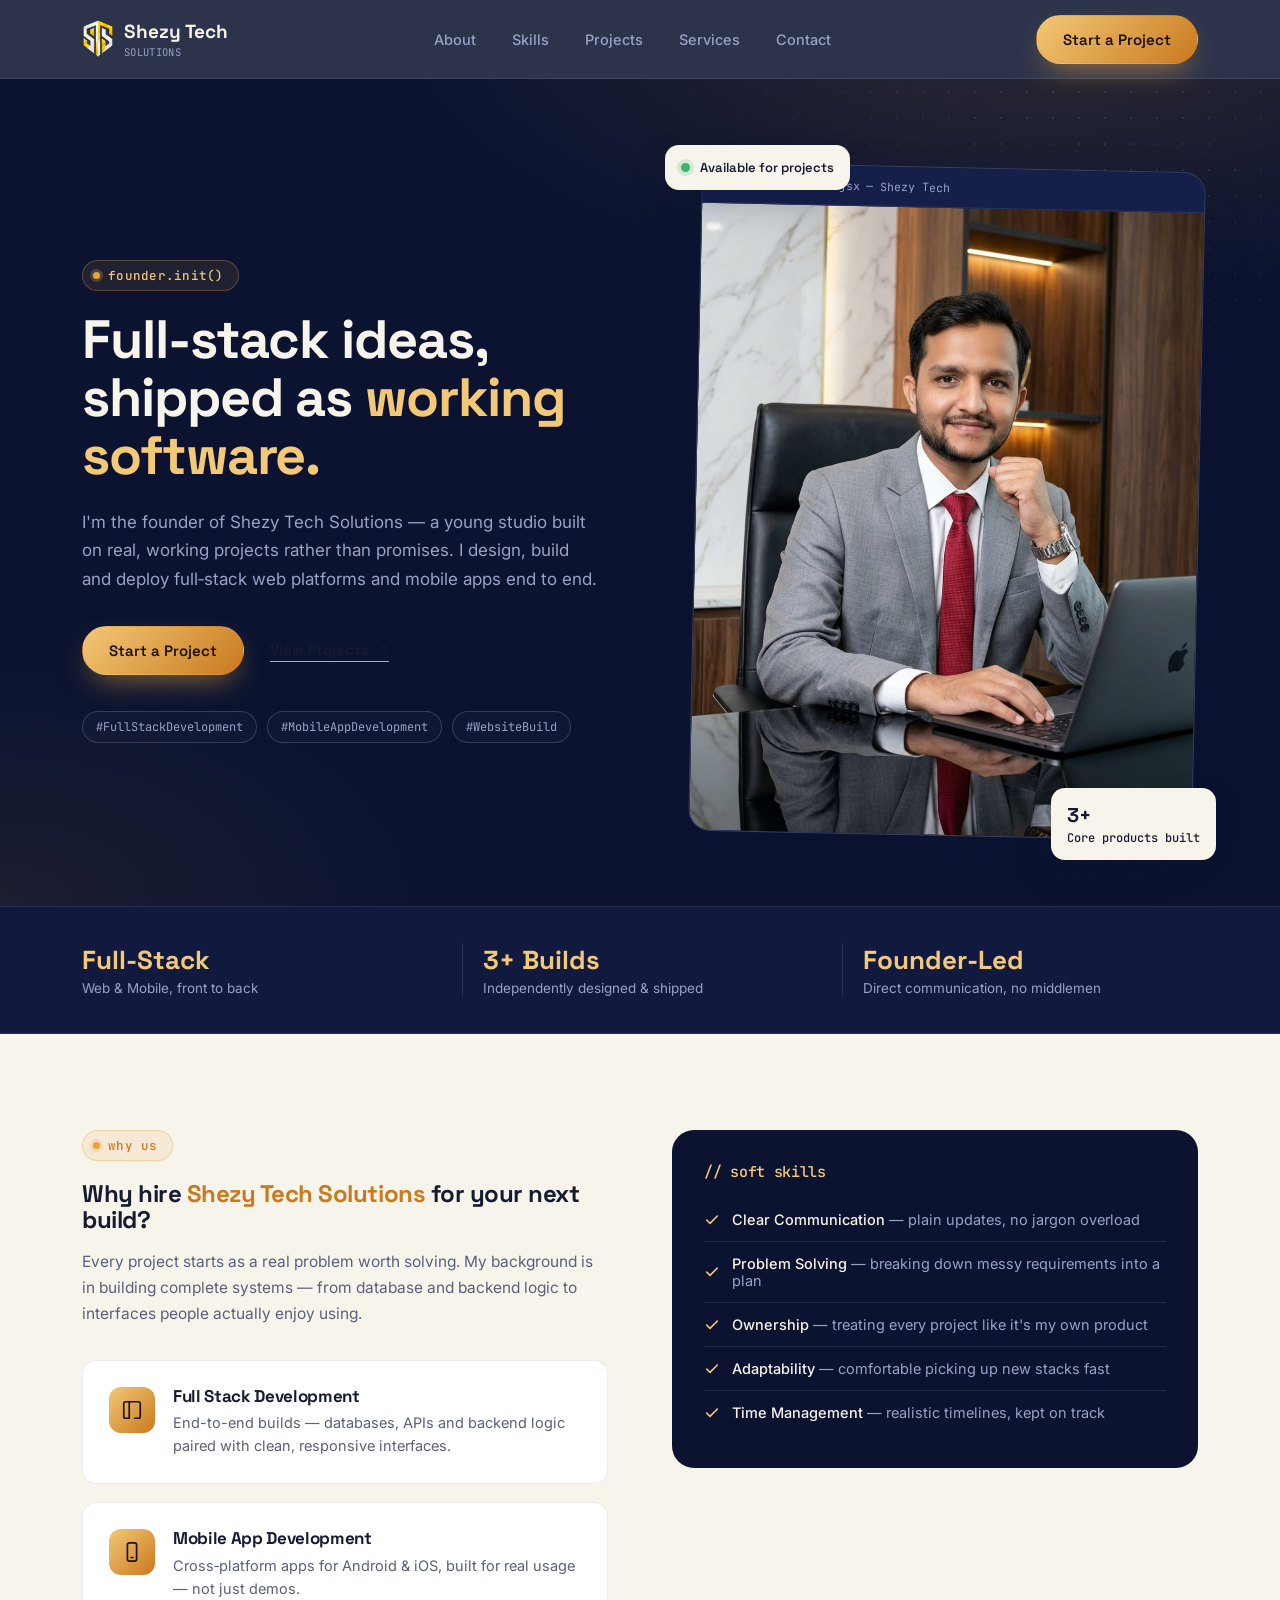
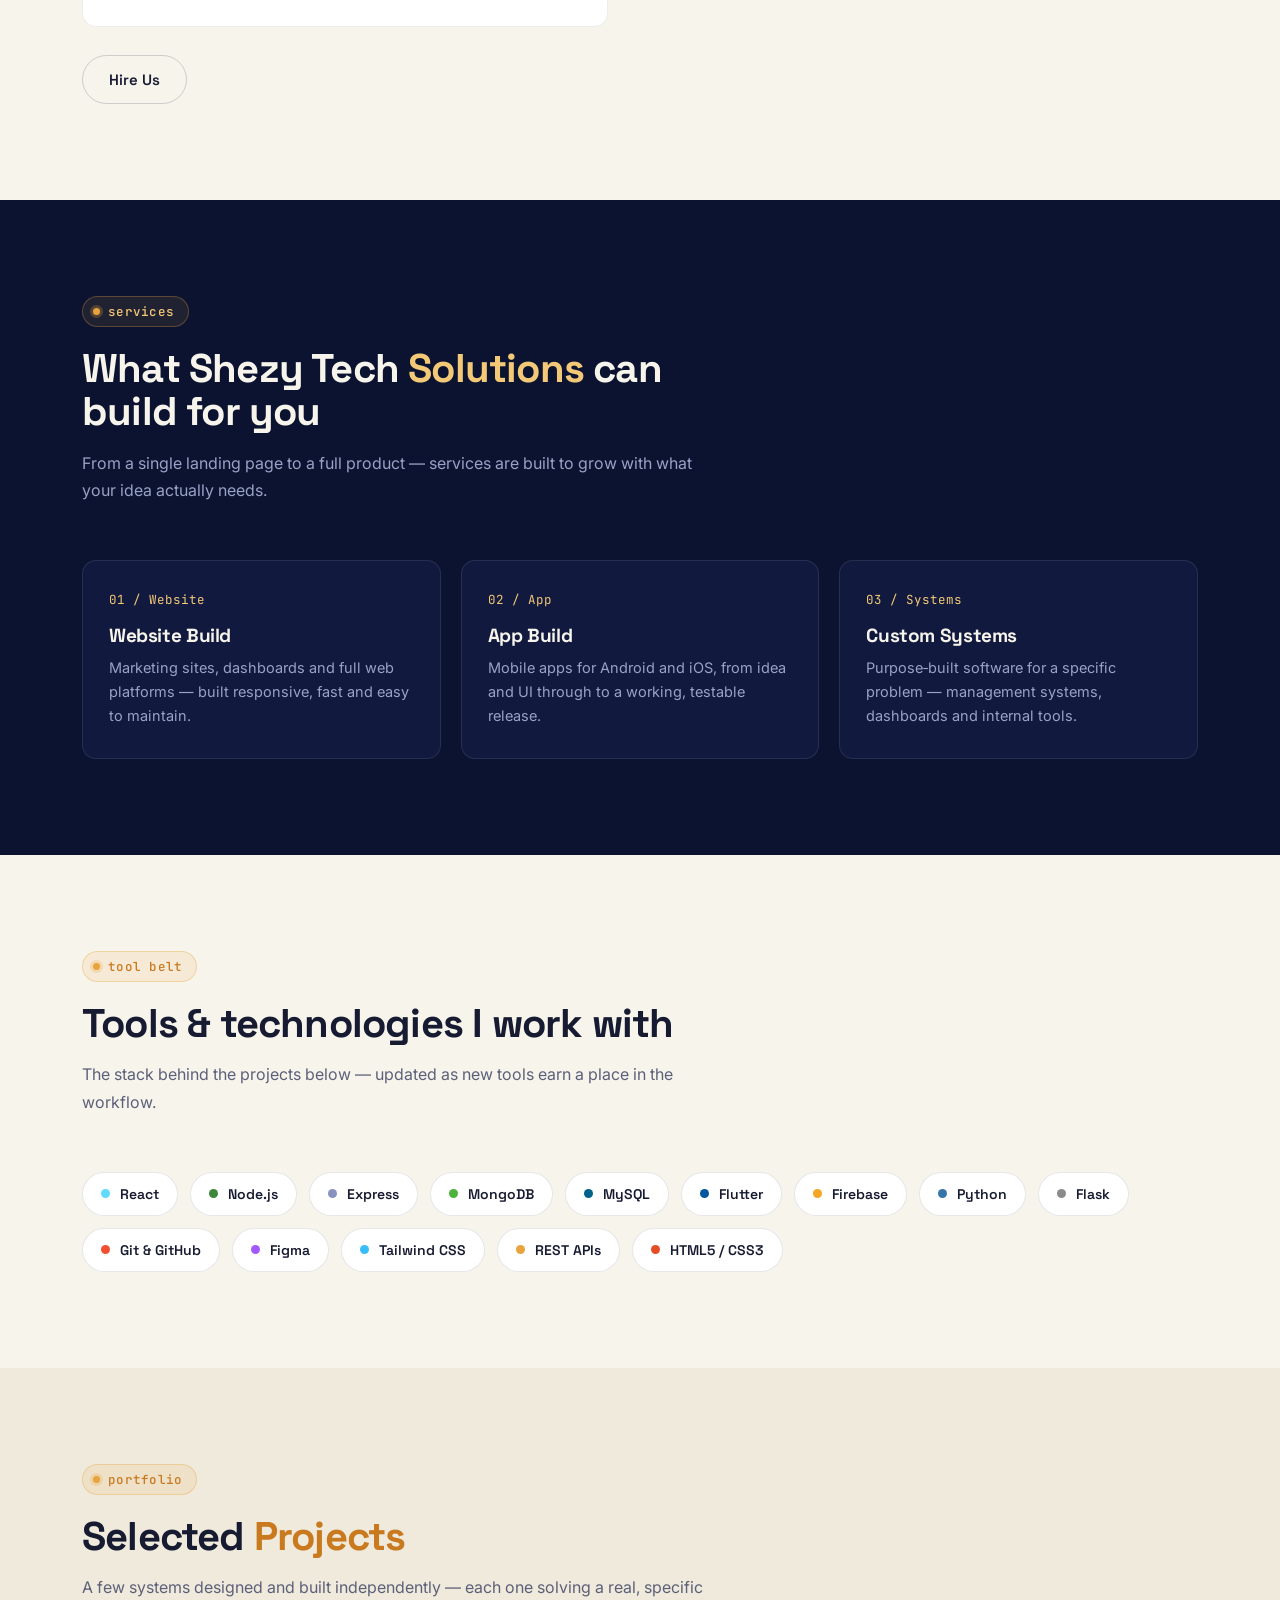
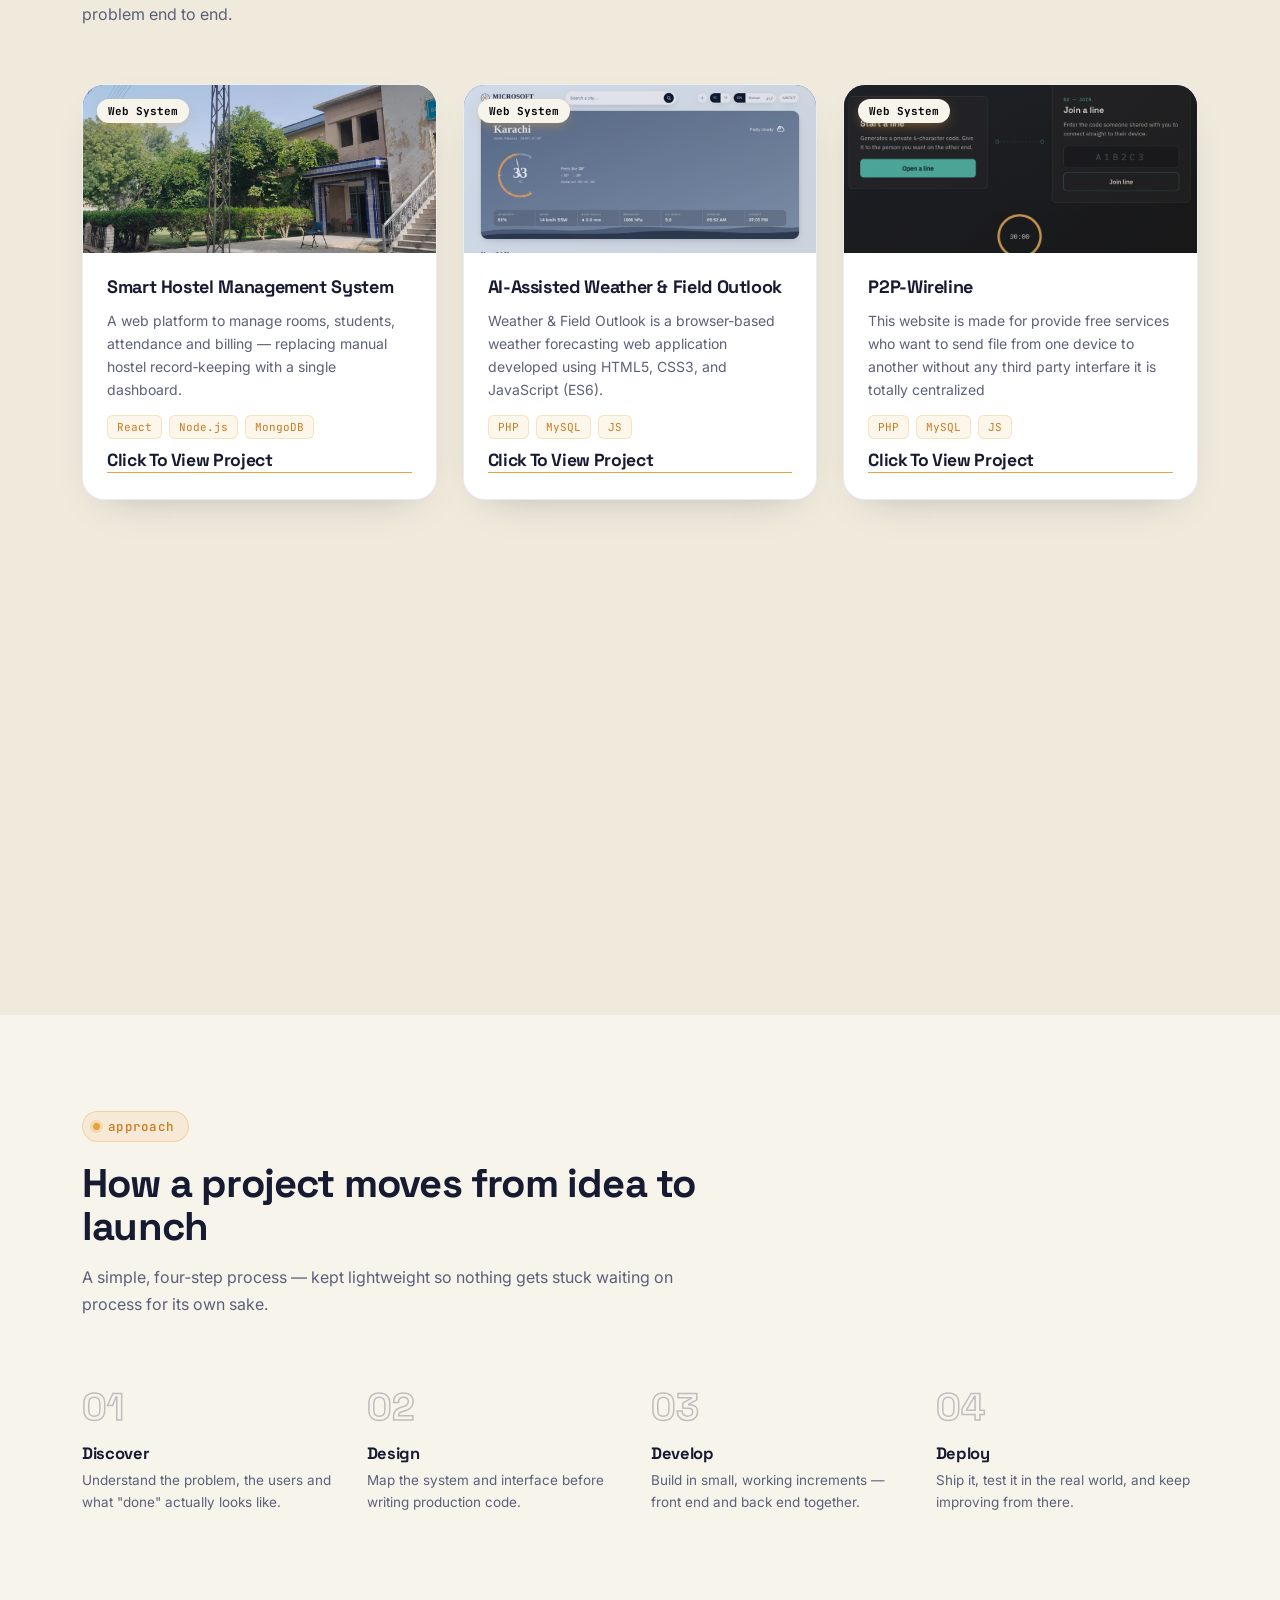
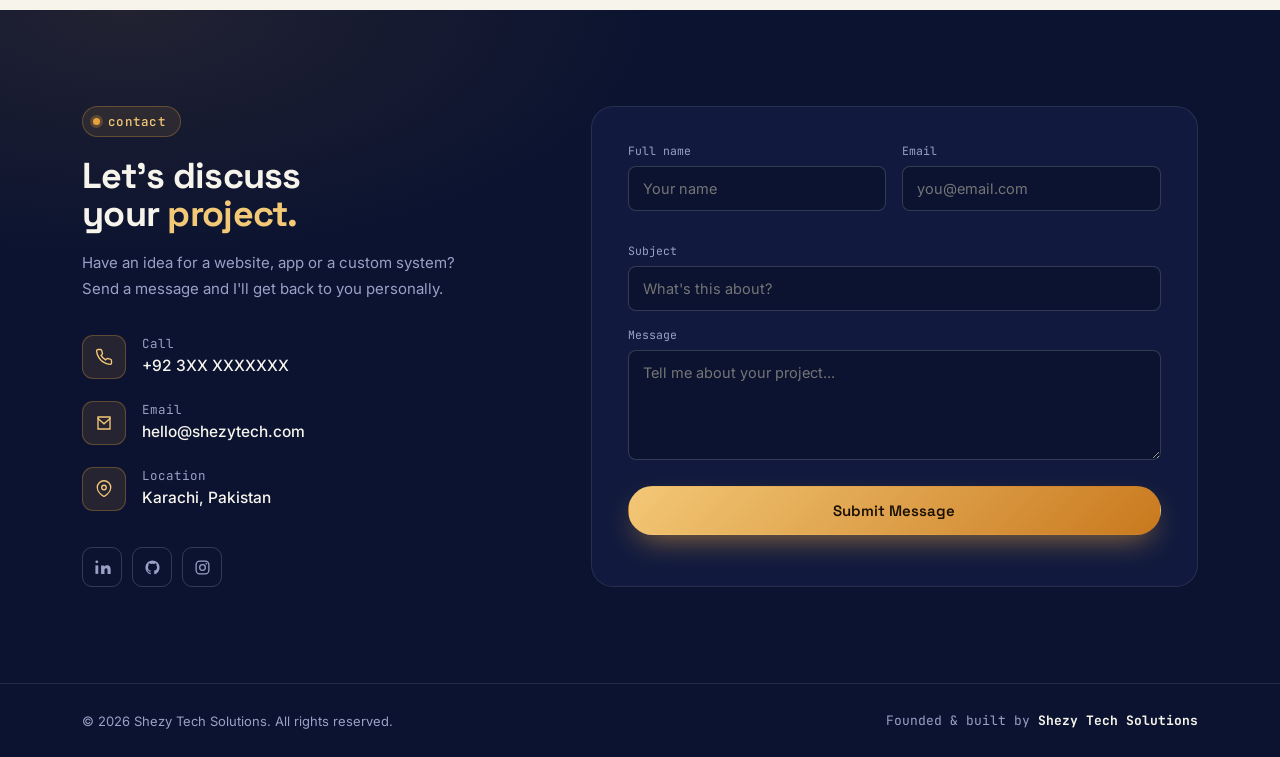
==== index.html @ d85c50c3 "Update index.html" ====
<!DOCTYPE html>
<html lang="en">
<head>
<meta charset="UTF-8">
<meta name="viewport" content="width=device-width, initial-scale=1.0">
<title>Shezy Tech Solutions — Full-Stack &amp; Mobile App Development</title>
<meta name="description" content="Shezy Tech Solutions — founder-led full-stack and mobile app development studio. We design, build and ship practical software.">
<link rel="preconnect" href="https://fonts.googleapis.com">
<link rel="preconnect" href="https://fonts.gstatic.com" crossorigin>
<link href="https://fonts.googleapis.com/css2?family=Space+Grotesk:wght@400;500;600;700&family=Inter:wght@400;500;600;700;800&family=JetBrains+Mono:wght@400;500;600&display=swap" rel="stylesheet">
<link rel="icon" type="image/svg+xml" href="../logo.png">
<style>
  :root{
    --ink:#0B1330;
    --ink-2:#111A3E;
    --ink-3:#161F49;
    --line:rgba(230,232,245,0.10);
    --line-strong:rgba(230,232,245,0.18);
    --paper:#F7F4EC;
    --paper-2:#EFEADC;
    --text-on-paper:#171B31;
    --muted-on-paper:#5C6079;
    --muted-on-ink:#9AA1C7;
    --white:#F7F4EC;
    --gold:#E8A33D;
    --gold-soft:#F3C877;
    --gold-deep:#C9791E;
    --radius-lg:22px;
    --radius-md:14px;
    --radius-sm:8px;
    --maxw:1180px;
    --shadow-lift: 0 20px 60px -20px rgba(11,19,48,0.45);
  }

  *{box-sizing:border-box;}
  html{scroll-behavior:smooth;}
  body{
    margin:0;
    background:var(--paper);
    color:var(--text-on-paper);
    font-family:'Inter',system-ui,sans-serif;
    -webkit-font-smoothing:antialiased;
    overflow-x:hidden;
  }
  img{max-width:100%;display:block;}
  a{color:inherit;text-decoration:none;}
  ul{margin:0;padding:0;list-style:none;}
  h1,h2,h3,h4{
    font-family:'Space Grotesk',sans-serif;
    margin:0;
    line-height:1.08;
    letter-spacing:-0.02em;
  }
  p{margin:0;}
  .mono{font-family:'JetBrains Mono',monospace;}
  section{position:relative;}
  .wrap{
    max-width:var(--maxw);
    margin:0 auto;
    padding:0 32px;
  }
  @media (max-width:640px){ .wrap{padding:0 20px;} }

  /* Eyebrow / labels */
  .eyebrow{
    display:inline-flex;
    align-items:center;
    gap:8px;
    font-family:'JetBrains Mono',monospace;
    font-size:12.5px;
    letter-spacing:0.02em;
    font-weight:500;
    color:var(--gold-deep);
    background:rgba(232,163,61,0.12);
    border:1px solid rgba(232,163,61,0.35);
    padding:6px 14px 6px 10px;
    border-radius:999px;
    margin-bottom:20px;
  }
  .eyebrow.on-ink{
    color:var(--gold-soft);
    background:rgba(232,163,61,0.10);
    border-color:rgba(232,163,61,0.30);
  }
  .eyebrow::before{
    content:"";
    width:7px;height:7px;border-radius:50%;
    background:var(--gold);
    box-shadow:0 0 0 3px rgba(232,163,61,0.25);
  }

  /* Buttons */
  .btn{
    display:inline-flex;
    align-items:center;
    justify-content:center;
    gap:8px;
    font-family:'Space Grotesk',sans-serif;
    font-weight:600;
    font-size:15px;
    padding:14px 26px;
    border-radius:999px;
    border:1px solid transparent;
    cursor:pointer;
    transition:transform .25s ease, box-shadow .25s ease, background .25s ease, color .25s ease, border-color .25s ease;
    white-space:nowrap;
  }
  .btn-gold{
    background:linear-gradient(135deg,var(--gold-soft),var(--gold-deep));
    color:#1A1004;
    box-shadow:0 12px 30px -10px rgba(232,163,61,0.65);
  }
  .btn-gold:hover{transform:translateY(-2px);box-shadow:0 16px 36px -10px rgba(232,163,61,0.8);}
  .btn-ghost-ink{
    border-color:var(--line-strong);
    color:var(--white);
    background:rgba(255,255,255,0.03);
  }
  .btn-ghost-ink:hover{background:rgba(255,255,255,0.08);border-color:rgba(255,255,255,0.3);}
  .btn-ghost-paper{
    border-color:rgba(23,27,49,0.18);
    color:var(--text-on-paper);
  }
  .btn-ghost-paper:hover{background:rgba(23,27,49,0.06);}
  .btn-link{
    display:inline-flex;align-items:center;gap:6px;
    font-family:'Space Grotesk',sans-serif;font-weight:600;font-size:15px;
    color:var(--text-on-paper);
    border-bottom:1.5px solid var(--gold);
    padding-bottom:2px;
  }
  .btn-link svg{transition:transform .2s ease;}
  .btn-link:hover svg{transform:translate(3px,-3px);}

  /* ================= NAV ================= */
  #nav{
    position:sticky; top:0; z-index:100;
    background:rgba(11,19,48,0.86);
    backdrop-filter:blur(14px);
    -webkit-backdrop-filter:blur(14px);
    border-bottom:1px solid var(--line);
  }
  #nav .wrap{
    display:flex; align-items:center; justify-content:space-between;
    height:78px;
  }
  .logo{
    display:flex; align-items:center; gap:10px;
    font-family:'Space Grotesk',sans-serif;
    font-weight:700; font-size:19px; color:var(--white);
  }
  .logo-mark{
    width:32px;height:32px;border-radius:30px;
    
    display:flex;align-items:center;justify-content:center;
    color:#1A1004; font-family:'JetBrains Mono',monospace; font-weight:600; font-size:15px;
    flex-shrink:0;
  }
  .logo small{
    display:block; font-family:'JetBrains Mono',monospace; font-weight:400;
    font-size:10.5px; color:var(--muted-on-ink); letter-spacing:0.03em; margin-top:1px;
  }
  .nav-links{
    display:flex; align-items:center; gap:36px;
  }
  .nav-links a{
    font-size:14.5px; font-weight:500; color:var(--muted-on-ink);
    transition:color .2s ease; position:relative;
  }
  .nav-links a:hover{color:var(--white);}
  .nav-cta{display:flex;align-items:center;gap:14px;}
  .nav-toggle{
    display:none; flex-direction:column; gap:5px; background:none; border:none; cursor:pointer; padding:8px;
  }
  .nav-toggle span{width:22px;height:2px;background:var(--white);border-radius:2px;}

  @media (max-width:920px){
    .nav-links{
      position:absolute; top:78px; left:0; right:0;
      background:var(--ink); border-bottom:1px solid var(--line);
      flex-direction:column; align-items:flex-start; gap:0;
      max-height:0; overflow:hidden; transition:max-height .35s ease;
    }
    .nav-links.open{max-height:420px;}
    .nav-links a{width:100%; padding:16px 32px; border-bottom:1px solid var(--line);}
    .nav-toggle{display:flex;}
    .nav-cta .btn{display:none;}
  }

  /* ================= HERO ================= */
  #hero{
    background:
      radial-gradient(1100px 500px at 82% -10%, rgba(232,163,61,0.16), transparent 60%),
      radial-gradient(700px 400px at 0% 100%, rgba(232,163,61,0.08), transparent 60%),
      var(--ink);
    color:var(--white);
    padding:88px 0 70px;
    overflow:hidden;
  }
  .dotfield{
    position:absolute; inset:0; pointer-events:none;
    background-image: radial-gradient(rgba(230,232,245,0.10) 1px, transparent 1px);
    background-size:26px 26px;
    -webkit-mask-image: radial-gradient(700px 500px at 85% 10%, #000 0%, transparent 70%);
    mask-image: radial-gradient(700px 500px at 85% 10%, #000 0%, transparent 70%);
  }
  .hero-grid{
    display:grid; grid-template-columns:1.05fr 0.95fr; gap:56px; align-items:center;
    position:relative; z-index:1;
  }
  .hero-copy h1{
    font-size:clamp(34px,4.4vw,54px);
    color:var(--white);
    margin-bottom:22px;
  }
  .hero-copy h1 .accent{color:var(--gold-soft);}
  .hero-copy p.lede{
    font-size:17px; line-height:1.7; color:var(--muted-on-ink);
    max-width:520px; margin-bottom:32px;
  }
  .hero-actions{display:flex; align-items:center; gap:26px; flex-wrap:wrap; margin-bottom:36px;}
  .tag-row{display:flex; flex-wrap:wrap; gap:10px;}
  .tag-pill{
    font-family:'JetBrains Mono',monospace; font-size:12px; color:var(--muted-on-ink);
    border:1px solid var(--line-strong); padding:7px 13px; border-radius:999px;
    background:rgba(255,255,255,0.02);
  }

  /* Hero photo window chrome */
  .hero-visual{position:relative;}
  .window{
    position:relative;
    background:var(--ink-2);
    border:1px solid var(--line-strong);
    border-radius:var(--radius-lg);
    overflow:hidden;
    box-shadow:var(--shadow-lift);
    transform:rotate(1.2deg);
  }
  .window-bar{
    display:flex; align-items:center; gap:8px;
    padding:12px 16px;
    background:var(--ink-3);
    border-bottom:1px solid var(--line);
  }
  .win-dot{width:10px;height:10px;border-radius:50%;}
  .win-dot.r{background:#F26B5E;} .win-dot.y{background:#F3C64C;} .win-dot.g{background:#63C674;}
  .window-bar .win-path{
    margin-left:10px; font-family:'JetBrains Mono',monospace; font-size:11.5px; color:var(--muted-on-ink);
  }
  .window-photo{
    aspect-ratio:4/5; overflow:hidden;
  }
  .window-photo img{width:100%;height:100%;object-fit:cover;object-position:center 15%;}
  .float-card{
    position:absolute; background:var(--paper); color:var(--text-on-paper);
    border-radius:var(--radius-md); padding:14px 16px;
    box-shadow:0 18px 40px -14px rgba(11,19,48,0.55);
    font-family:'Space Grotesk',sans-serif;
  }
  .float-card.fc1{
    top:-22px; left:-30px;
    display:flex; align-items:center; gap:10px;
  }
  .float-card.fc1 .dot{width:9px;height:9px;border-radius:50%;background:#3FB56B;box-shadow:0 0 0 4px rgba(63,181,107,0.18);}
  .float-card.fc1 span{font-size:13px; font-weight:600;}
  .float-card.fc2{
    bottom:-24px; right:-18px;
    font-family:'JetBrains Mono',monospace; font-size:12px; font-weight:500;
    display:flex; flex-direction:column; gap:2px;
  }
  .float-card.fc2 b{font-family:'Space Grotesk',sans-serif; font-size:20px;}

  @media (max-width:920px){
    .hero-grid{grid-template-columns:1fr; gap:64px;}
    .hero-visual{max-width:420px; margin:0 auto;}
  }

  /* ================= STATS STRIP ================= */
  #stats{
    background:var(--ink-2);
    border-top:1px solid var(--line);
    border-bottom:1px solid var(--line);
    padding:36px 0;
  }
  .stats-grid{
    display:grid; grid-template-columns:repeat(3,1fr); gap:24px;
  }
  .stat-item{
    display:flex; align-items:center; gap:14px;
    padding:0 20px;
    border-left:1px solid var(--line);
  }
  .stat-item:first-child{border-left:none;padding-left:0;}
  .stat-item b{
    font-family:'Space Grotesk',sans-serif; font-size:26px; color:var(--gold-soft); display:block;
  }
  .stat-item span{font-size:13.5px; color:var(--muted-on-ink);}
  @media (max-width:720px){
    .stats-grid{grid-template-columns:1fr; gap:18px;}
    .stat-item{border-left:none; border-top:1px solid var(--line); padding:16px 0 0;}
    .stat-item:first-child{border-top:none;padding-top:0;}
  }

  /* ================= SECTION HEAD ================= */
  .section-pad{padding:96px 0;}
  @media (max-width:720px){.section-pad{padding:64px 0;}}
  .sec-head{max-width:640px; margin-bottom:56px;}
  .sec-head h2{font-size:clamp(28px,3.4vw,40px);}
  .sec-head h2 .accent{color:var(--gold-deep);}
  .sec-head p{margin-top:16px; font-size:16px; line-height:1.7; color:var(--muted-on-paper);}
  .sec-head.on-ink h2{color:var(--white);}
  .sec-head.on-ink p{color:var(--muted-on-ink);}
  .sec-head.on-ink h2 .accent{color:var(--gold-soft);}

  /* ================= SKILLS ================= */
  #skills{background:var(--paper);}
  .skills-grid{
    display:grid; grid-template-columns:1fr 1fr; gap:64px; align-items:start;
  }
  .skill-cards{display:flex; flex-direction:column; gap:18px;}
  .skill-card{
    background:#fff; border:1px solid rgba(23,27,49,0.08);
    border-radius:var(--radius-md); padding:26px 26px;
    display:flex; gap:18px; align-items:flex-start;
    transition:transform .25s ease, box-shadow .25s ease, border-color .25s ease;
  }
  .skill-card:hover{transform:translateY(-4px); box-shadow:0 20px 40px -18px rgba(23,27,49,0.25); border-color:rgba(232,163,61,0.4);}
  .skill-ic{
    width:46px;height:46px;border-radius:12px; flex-shrink:0;
    background:linear-gradient(135deg,var(--gold-soft),var(--gold-deep));
    display:flex;align-items:center;justify-content:center;
  }
  .skill-card h4{font-size:17px; margin-bottom:6px;}
  .skill-card p{font-size:14.5px; color:var(--muted-on-paper); line-height:1.6;}

  .soft-skills-panel{
    background:var(--ink); color:var(--white);
    border-radius:var(--radius-lg); padding:34px 32px;
  }
  .soft-skills-panel h4{font-size:15px; font-family:'JetBrains Mono',monospace; color:var(--gold-soft); margin-bottom:18px; font-weight:500;}
  .soft-list{display:flex; flex-direction:column;}
  .soft-list li{
    display:flex; align-items:center; gap:12px;
    padding:13px 0; border-bottom:1px solid var(--line);
    font-size:14.5px; color:var(--muted-on-ink);
  }
  .soft-list li:last-child{border-bottom:none;}
  .soft-list li svg{flex-shrink:0;color:var(--gold-soft);}
  .soft-list li b{color:var(--white); font-weight:500;}

  @media (max-width:860px){
    .skills-grid{grid-template-columns:1fr; gap:36px;}
  }

  /* ================= SERVICES ================= */
  #services{background:var(--ink); color:var(--white);}
  .services-grid{display:grid; grid-template-columns:repeat(3,1fr); gap:20px;}
  .service-card{
    background:var(--ink-2); border:1px solid var(--line);
    border-radius:var(--radius-md); padding:30px 26px;
    transition:border-color .25s ease, transform .25s ease;
  }
  .service-card:hover{border-color:rgba(232,163,61,0.45); transform:translateY(-4px);}
  .service-num{
    font-family:'JetBrains Mono',monospace; font-size:12.5px; color:var(--gold-soft); margin-bottom:18px; display:block;
  }
  .service-card h4{font-size:19px; margin-bottom:10px;}
  .service-card p{font-size:14.5px; color:var(--muted-on-ink); line-height:1.65;}
  @media (max-width:860px){.services-grid{grid-template-columns:1fr;}}

  /* ================= TOOLS ================= */
  #tools{background:var(--paper);}
  .tools-wrap{
    display:flex; flex-wrap:wrap; gap:12px;
  }
  .tool-chip{
    display:flex; align-items:center; gap:10px;
    background:#fff; border:1px solid rgba(23,27,49,0.1);
    padding:12px 18px; border-radius:999px;
    font-family:'Space Grotesk',sans-serif; font-weight:600; font-size:14px;
    transition:transform .2s ease, border-color .2s ease, background .2s ease;
  }
  .tool-chip:hover{transform:translateY(-3px); border-color:var(--gold); background:#FFFCF5;}
  .tool-chip .sw{width:9px;height:9px;border-radius:50%;}

  /* ================= PROJECTS ================= */
  #projects{background:var(--paper-2);}
  .proj-grid{display:grid; grid-template-columns:repeat(3,1fr); gap:26px;}
  .proj-card{
    background:#fff; border-radius:var(--radius-lg); overflow:hidden;
    border:1px solid rgba(23,27,49,0.08);
    box-shadow:0 16px 40px -26px rgba(23,27,49,0.35);
    display:flex; flex-direction:column;
    transition:transform .3s ease, box-shadow .3s ease;
  }
  .proj-card:hover{transform:translateY(-6px); box-shadow:0 26px 50px -22px rgba(23,27,49,0.4);}
  .proj-visual{
    height:168px; position:relative; overflow:hidden;
  }
  .proj-visual svg{width:100%;height:100%;display:block;}
  .proj-tagbadge{
    position:absolute; top:14px; left:14px; z-index:2;
    font-family:'JetBrains Mono',monospace; font-size:11px; font-weight:500;
    background:rgba(255,255,255,0.92); color:var(--text-on-paper);
    padding:5px 11px; border-radius:999px;
  }
  .proj-tagbadge.is-web-system{
    background:var(--white); color:#000; font-weight:700;
    box-shadow:0 4px 14px -4px rgba(232,163,61,0.6);
  }
  .proj-body{padding:24px 24px 26px; display:flex; flex-direction:column; gap:12px; flex:1;}
  .proj-body h4{font-size:18px;}
  .proj-body p{font-size:14px; color:var(--muted-on-paper); line-height:1.65; flex:1;}
  .proj-tags{display:flex; flex-wrap:wrap; gap:7px; margin-top:2px;}
  .proj-tags span{
    font-family:'JetBrains Mono',monospace; font-size:11px; color:var(--gold-deep);
    background:rgba(232,163,61,0.10); border:1px solid rgba(232,163,61,0.25);
    padding:4px 9px; border-radius:6px;
  }
  @media (max-width:960px){.proj-grid{grid-template-columns:1fr 1fr;}}
  @media (max-width:640px){.proj-grid{grid-template-columns:1fr;}}

  /* ================= PROCESS ================= */
  #process{background:var(--paper);}
  .process-grid{display:grid; grid-template-columns:repeat(4,1fr); gap:22px;}
  .process-item{position:relative; padding-top:8px;}
  .process-num{
    font-family:'Space Grotesk',sans-serif; font-size:38px; font-weight:700;
    color:transparent; -webkit-text-stroke:1.5px rgba(23,27,49,0.25);
    display:block; margin-bottom:14px;
  }
  .process-item h4{font-size:16.5px; margin-bottom:8px;}
  .process-item p{font-size:13.5px; color:var(--muted-on-paper); line-height:1.6;}
  @media (max-width:860px){.process-grid{grid-template-columns:1fr 1fr; row-gap:34px;}}
  @media (max-width:520px){.process-grid{grid-template-columns:1fr;}}

  /* ================= CONTACT ================= */
  #contact{
    background:var(--ink); color:var(--white);
    background:
      radial-gradient(900px 420px at 10% 0%, rgba(232,163,61,0.10), transparent 60%),
      var(--ink);
  }
  .contact-grid{display:grid; grid-template-columns:0.85fr 1.15fr; gap:60px;}
  .contact-info-list{display:flex; flex-direction:column; gap:22px; margin-top:34px;}
  .contact-info-item{display:flex; align-items:flex-start; gap:16px;}
  .ci-ic{
    width:44px;height:44px;border-radius:11px; flex-shrink:0;
    background:rgba(232,163,61,0.12); border:1px solid rgba(232,163,61,0.3);
    display:flex; align-items:center; justify-content:center; color:var(--gold-soft);
  }
  .contact-info-item span{display:block; font-size:12.5px; color:var(--muted-on-ink); margin-bottom:3px; font-family:'JetBrains Mono',monospace;}
  .contact-info-item b{font-size:15.5px; font-weight:500;}
  .social-row{display:flex; gap:10px; margin-top:36px;}
  .social-row a{
    width:40px;height:40px;border-radius:10px;
    border:1px solid var(--line-strong);
    display:flex; align-items:center; justify-content:center;
    color:var(--muted-on-ink);
    transition:all .2s ease;
  }
  .social-row a:hover{border-color:var(--gold); color:var(--gold-soft); transform:translateY(-3px);}

  .form-card{
    background:var(--ink-2); border:1px solid var(--line);
    border-radius:var(--radius-lg); padding:36px;
  }
  .form-row{display:grid; grid-template-columns:1fr 1fr; gap:16px; margin-bottom:16px;}
  .field label{
    display:block; font-family:'JetBrains Mono',monospace; font-size:11.5px; color:var(--muted-on-ink);
    margin-bottom:8px;
  }
  .field input, .field textarea{
    width:100%; background:var(--ink); border:1px solid var(--line-strong);
    border-radius:var(--radius-sm); padding:13px 14px; color:var(--white);
    font-family:'Inter',sans-serif; font-size:14.5px; outline:none;
    transition:border-color .2s ease;
  }
  .field input:focus, .field textarea:focus{border-color:var(--gold);}
  .field textarea{resize:vertical; min-height:110px;}
  .form-card .field{margin-bottom:16px;}
  .form-card button{width:100%; margin-top:6px;}
  @media (max-width:860px){
    .contact-grid{grid-template-columns:1fr; gap:44px;}
    .form-row{grid-template-columns:1fr;}
  }

  /* ================= FOOTER ================= */
  footer{
    background:var(--ink); border-top:1px solid var(--line); color:var(--muted-on-ink);
    padding:28px 0;
  }
  .foot-wrap{display:flex; align-items:center; justify-content:space-between; flex-wrap:wrap; gap:14px; font-size:13px;}
  .foot-wrap .foot-brand{font-family:'JetBrains Mono',monospace;}
  .foot-wrap .foot-brand b{color:var(--white);}

  /* Reveal animation */
  .reveal{opacity:0; transform:translateY(22px); transition:opacity .7s ease, transform .7s ease;}
  .reveal.in{opacity:1; transform:translateY(0);}
  @media (prefers-reduced-motion: reduce){
    .reveal{opacity:1; transform:none; transition:none;}
    html{scroll-behavior:auto;}
  }
</style>
</head>
<body>

<!-- ================= NAV ================= -->
<nav id="nav">
  <div class="wrap">
    <a href="#hero" class="logo">
      <span class="logo-mark"><img src="sts.png" alt="nothing"></span>
      <span>Shezy Tech<small>SOLUTIONS</small></span>
    </a>
    <ul class="nav-links" id="navLinks">
      <li><a href="#about">About</a></li>
      <li><a href="#skills">Skills</a></li>
      <li><a href="#projects">Projects</a></li>
      <li><a href="#services">Services</a></li>
      <li><a href="#contact">Contact</a></li>
    </ul>
    <div class="nav-cta">
      <a href="#contact" class="btn btn-gold">Start a Project</a>
      <button class="nav-toggle" id="navToggle" aria-label="Toggle menu">
        <span></span><span></span><span></span>
      </button>
    </div>
  </div>
</nav>

<!-- ================= HERO ================= -->
<section id="hero">
  <div class="dotfield"></div>
  <div class="wrap">
    <div class="hero-grid">
      <div class="hero-copy reveal">
        <div class="eyebrow on-ink">founder.init()</div>
        <h1>Full‑stack ideas,<br>shipped as <span class="accent">working software.</span></h1>
        <p class="lede">I'm the founder of Shezy Tech Solutions — a young studio built on real, working projects rather than promises. I design, build and deploy full‑stack web platforms and mobile apps end to end.</p>
        <div class="hero-actions">
          <a href="#contact" class="btn btn-gold">Start a Project</a>
          <a href="#projects" class="btn-link">View Projects
            <svg width="14" height="14" viewBox="0 0 24 24" fill="none"><path d="M7 17L17 7M17 7H8M17 7V16" stroke="currentColor" stroke-width="2.2" stroke-linecap="round" stroke-linejoin="round"/></svg>
          </a>
        </div>
        <div class="tag-row">
          <span class="tag-pill">#FullStackDevelopment</span>
          <span class="tag-pill">#MobileAppDevelopment</span>
          <span class="tag-pill">#WebsiteBuild</span>
        </div>
      </div>
      <div class="hero-visual reveal">
        <div class="window">
          <div class="window-bar">
            <span class="win-dot r"></span><span class="win-dot y"></span><span class="win-dot g"></span>
            <span class="win-path">founder.jsx — Shezy Tech</span>
          </div>
          <div class="window-photo">
            <img src="[data-uri]" alt="Founder of Shezy Tech Solutions">
          </div>
        </div>
        <div class="float-card fc1"><span class="dot"></span><span>Available for projects</span></div>
        <div class="float-card fc2"><b>3+</b>Core products built</div>
      </div>
    </div>
  </div>
</section>

<!-- ================= STATS ================= -->
<section id="stats">
  <div class="wrap">
    <div class="stats-grid">
      <div class="stat-item reveal">
        <div>
          <b>Full‑Stack</b>
          <span>Web &amp; Mobile, front to back</span>
        </div>
      </div>
      <div class="stat-item reveal">
        <div>
          <b>3+ Builds</b>
          <span>Independently designed &amp; shipped</span>
        </div>
      </div>
      <div class="stat-item reveal">
        <div>
          <b>Founder‑Led</b>
          <span>Direct communication, no middlemen</span>
        </div>
      </div>
    </div>
  </div>
</section>

<!-- ================= SKILLS / ABOUT ================= -->
<section id="skills" class="section-pad">
  <div class="wrap" id="about">
    <div class="skills-grid">
      <div>
        <div class="eyebrow">why us</div>
        <h2 style="margin-bottom:16px;">Why hire <span style="color:var(--gold-deep);">Shezy Tech Solutions</span> for your next build?</h2>
        <p style="color:var(--muted-on-paper); font-size:15.5px; line-height:1.7; margin-bottom:32px; max-width:520px;">
          Every project starts as a real problem worth solving. My background is in building complete systems — from database and backend logic to interfaces people actually enjoy using.
        </p>
        <div class="skill-cards">
          <div class="skill-card reveal">
            <div class="skill-ic">
              <svg width="22" height="22" viewBox="0 0 24 24" fill="none"><path d="M9 3H5a2 2 0 00-2 2v4m6-6h10a2 2 0 012 2v4M9 3v18M3 9v10a2 2 0 002 2h4M21 9v10a2 2 0 01-2 2h-4" stroke="#1A1004" stroke-width="1.8" stroke-linecap="round" stroke-linejoin="round"/></svg>
            </div>
            <div>
              <h4>Full Stack Development</h4>
              <p>End-to-end builds — databases, APIs and backend logic paired with clean, responsive interfaces.</p>
            </div>
          </div>
          <div class="skill-card reveal">
            <div class="skill-ic">
              <svg width="22" height="22" viewBox="0 0 24 24" fill="none"><rect x="7" y="2" width="10" height="20" rx="2" stroke="#1A1004" stroke-width="1.8"/><path d="M11 18h2" stroke="#1A1004" stroke-width="1.8" stroke-linecap="round"/></svg>
            </div>
            <div>
              <h4>Mobile App Development</h4>
              <p>Cross‑platform apps for Android &amp; iOS, built for real usage — not just demos.</p>
            </div>
          </div>
        </div>
        <a href="#contact" class="btn btn-ghost-paper" style="margin-top:28px;">Hire Us</a>
      </div>

      <div class="soft-skills-panel reveal">
        <h4>// soft skills</h4>
        <ul class="soft-list">
          <li>
            <svg width="16" height="16" viewBox="0 0 24 24" fill="none"><path d="M20 6L9 17l-5-5" stroke="currentColor" stroke-width="2.4" stroke-linecap="round" stroke-linejoin="round"/></svg>
            <span><b>Clear Communication</b> — plain updates, no jargon overload</span>
          </li>
          <li>
            <svg width="16" height="16" viewBox="0 0 24 24" fill="none"><path d="M20 6L9 17l-5-5" stroke="currentColor" stroke-width="2.4" stroke-linecap="round" stroke-linejoin="round"/></svg>
            <span><b>Problem Solving</b> — breaking down messy requirements into a plan</span>
          </li>
          <li>
            <svg width="16" height="16" viewBox="0 0 24 24" fill="none"><path d="M20 6L9 17l-5-5" stroke="currentColor" stroke-width="2.4" stroke-linecap="round" stroke-linejoin="round"/></svg>
            <span><b>Ownership</b> — treating every project like it's my own product</span>
          </li>
          <li>
            <svg width="16" height="16" viewBox="0 0 24 24" fill="none"><path d="M20 6L9 17l-5-5" stroke="currentColor" stroke-width="2.4" stroke-linecap="round" stroke-linejoin="round"/></svg>
            <span><b>Adaptability</b> — comfortable picking up new stacks fast</span>
          </li>
          <li>
            <svg width="16" height="16" viewBox="0 0 24 24" fill="none"><path d="M20 6L9 17l-5-5" stroke="currentColor" stroke-width="2.4" stroke-linecap="round" stroke-linejoin="round"/></svg>
            <span><b>Time Management</b> — realistic timelines, kept on track</span>
          </li>
        </ul>
      </div>
    </div>
  </div>
</section>

<!-- ================= SERVICES ================= -->
<section id="services" class="section-pad">
  <div class="wrap">
    <div class="sec-head on-ink reveal">
      <div class="eyebrow on-ink">services</div>
      <h2>What Shezy Tech <span class="accent">Solutions</span> can build for you</h2>
      <p>From a single landing page to a full product — services are built to grow with what your idea actually needs.</p>
    </div>
    <div class="services-grid">
      <div class="service-card reveal">
        <span class="service-num">01 / Website</span>
        <h4>Website Build</h4>
        <p>Marketing sites, dashboards and full web platforms — built responsive, fast and easy to maintain.</p>
      </div>
      <div class="service-card reveal">
        <span class="service-num">02 / App</span>
        <h4>App Build</h4>
        <p>Mobile apps for Android and iOS, from idea and UI through to a working, testable release.</p>
      </div>
      <div class="service-card reveal">
        <span class="service-num">03 / Systems</span>
        <h4>Custom Systems</h4>
        <p>Purpose‑built software for a specific problem — management systems, dashboards and internal tools.</p>
      </div>
    </div>
  </div>
</section>

<!-- ================= TOOLS ================= -->
<section id="tools" class="section-pad">
  <div class="wrap">
    <div class="sec-head reveal">
      <div class="eyebrow">tool belt</div>
      <h2>Tools &amp; technologies I work with</h2>
      <p>The stack behind the projects below — updated as new tools earn a place in the workflow.</p>
    </div>
    <div class="tools-wrap" id="toolsWrap">
      <!-- tool chips injected by JS -->
    </div>
  </div>
</section>

<!-- ================= PROJECTS ================= -->
<section id="projects" class="section-pad">
  <div class="wrap">
    <div class="sec-head reveal">
      <div class="eyebrow">portfolio</div>
      <h2>Selected <span style="color:var(--gold-deep);">Projects</span></h2>
      <p>A few systems designed and built independently — each one solving a real, specific problem end to end.</p>
    </div>
    <div class="proj-grid">

      <div class="proj-card reveal">
        <div class="proj-visual" style="background:linear-gradient(135deg,#3A4B8C,#1B2140);">
          <span class="proj-tagbadge is-web-system">Web System</span>
          <img  src="Hostel/static/img/uni_background.jpg" alt="Project screenshot" style="width:100%; height:100%; object-fit:cover; opacity:0.85;"/>
        </div>
        <div class="proj-body">
          <h4>Smart Hostel Management System</h4>
          <p>A web platform to manage rooms, students, attendance and billing — replacing manual hostel record‑keeping with a single dashboard.</p>
          <div class="proj-tags"><span>React</span><span>Node.js</span><span>MongoDB</span></div>
          <a href="Hostel/templates/splash.html" class="btn-link"><h3>Click To View Project</h3></a>
        </div>
      </div>

      <div class="proj-card reveal">
        <div class="proj-visual" style="background:linear-gradient(135deg,#3A4B8C,#1B2140);">
          <span class="proj-tagbadge is-web-system">Web System</span>
          <img  src="weather/Picture1.png" alt="Project screenshot" style="width:100%; height:100%; object-fit:cover; opacity:0.85;"/>
        </div>
        <div class="proj-body">
          <h4> AI-Assisted Weather & Field Outlook</h4>
          <p>Weather & Field Outlook is a browser-based weather forecasting web application developed using HTML5, CSS3, and JavaScript (ES6).</p>
          <div class="proj-tags"><span>PHP</span><span>MySQL</span><span>JS</span></div>
          <a href="weather/Weather_forcast.html" class="btn-link"><h3>Click To View Project</h3></a>
        </div>
      </div>

<div class="proj-card reveal">
        <div class="proj-visual" style="background:linear-gradient(135deg,#3A4B8C,#1B2140);">
          <span class="proj-tagbadge is-web-system">Web System</span>
          <img  src="p2p/p2p.png" alt="Project screenshot" style="width:100%; height:100%; object-fit:cover; opacity:0.85;"/>
        </div>
        <div class="proj-body">
          <h4> P2P-Wireline </h4>
          <p>This website is made for provide free services who want to send file from one device to another without any third party interfare it is totally centralized </p>
          <div class="proj-tags"><span>PHP</span><span>MySQL</span><span>JS</span></div>
          <a href="p2p/p2p.html" class="btn-link"><h3>Click To View Project</h3></a>
        </div>
      </div>
      

      <div class="proj-card reveal">
        <div class="proj-visual" style="background:linear-gradient(135deg,#2E5C50,#12232E);">
          <span class="proj-tagbadge">Web App</span>
          <svg viewBox="0 0 400 200" preserveAspectRatio="xMidYMid slice">
            <rect x="150" y="30" width="100" height="140" rx="12" fill="rgba(255,255,255,0.08)"/>
            <rect x="168" y="55" width="64" height="10" rx="3" fill="rgba(232,163,61,0.55)"/>
            <rect x="168" y="80" width="64" height="34" rx="6" fill="rgba(255,255,255,0.14)"/>
            <rect x="168" y="122" width="64" height="34" rx="6" fill="rgba(255,255,255,0.14)"/>
            <circle cx="200" cy="97" r="4" fill="rgba(232,163,61,0.8)"/>
          </svg>
        </div>
        <div class="proj-body">
          <h4>Online Voting System</h4>
          <p>A secure digital voting platform with authenticated ballots, live result tallying and an admin panel for election setup.</p>
          <div class="proj-tags"><span>PHP</span><span>MySQL</span><span>JS</span></div>
          <a href="#" class="btn-link"><h3>Click To View Project</h3></a>
        </div>
      </div>

      <div class="proj-card reveal">
        <div class="proj-visual" style="background:linear-gradient(135deg,#5A3A2E,#20140E);">
          <span class="proj-tagbadge">ML System</span>
          <svg viewBox="0 0 400 200" preserveAspectRatio="xMidYMid slice">
            <polyline points="30,150 90,110 140,130 190,70 240,95 290,50 360,60" fill="none" stroke="rgba(232,163,61,0.75)" stroke-width="4" stroke-linecap="round" stroke-linejoin="round"/>
            <circle cx="190" cy="70" r="7" fill="rgba(255,255,255,0.9)"/>
            <circle cx="290" cy="50" r="7" fill="rgba(255,255,255,0.9)"/>
            <rect x="30" y="160" width="330" height="2" fill="rgba(255,255,255,0.15)"/>
          </svg>
        </div>
        <div class="proj-body">
          <h4>Fraud Detection System</h4>
          <p>A machine‑learning pipeline that flags suspicious transactions in real time, with a review dashboard for analysts.</p>
          <div class="proj-tags"><span>Python</span><span>Flask</span><span>ML</span></div>
          <a href="#" class="btn-link"><h3>Click To View Project</h3></a>
        </div>
      </div>

    </div>
  </div>
</section>

<!-- ================= PROCESS ================= -->
<section id="process" class="section-pad">
  <div class="wrap">
    <div class="sec-head reveal">
      <div class="eyebrow">approach</div>
      <h2>How a project moves from idea to launch</h2>
      <p>A simple, four‑step process — kept lightweight so nothing gets stuck waiting on process for its own sake.</p>
    </div>
    <div class="process-grid">
      <div class="process-item reveal">
        <span class="process-num">01</span>
        <h4>Discover</h4>
        <p>Understand the problem, the users and what "done" actually looks like.</p>
      </div>
      <div class="process-item reveal">
        <span class="process-num">02</span>
        <h4>Design</h4>
        <p>Map the system and interface before writing production code.</p>
      </div>
      <div class="process-item reveal">
        <span class="process-num">03</span>
        <h4>Develop</h4>
        <p>Build in small, working increments — front end and back end together.</p>
      </div>
      <div class="process-item reveal">
        <span class="process-num">04</span>
        <h4>Deploy</h4>
        <p>Ship it, test it in the real world, and keep improving from there.</p>
      </div>
    </div>
  </div>
</section>

<!-- ================= CONTACT ================= -->
<section id="contact" class="section-pad">
  <div class="wrap">
    <div class="contact-grid">
      <div class="reveal">
        <div class="eyebrow on-ink">contact</div>
        <h2 style="color:var(--white); font-size:clamp(26px,3.2vw,36px);">Let's discuss<br>your <span style="color:var(--gold-soft);">project.</span></h2>
        <p style="color:var(--muted-on-ink); margin-top:16px; font-size:15px; line-height:1.7; max-width:400px;">
          Have an idea for a website, app or a custom system? Send a message and I'll get back to you personally.
        </p>
        <div class="contact-info-list">
          <div class="contact-info-item">
            <div class="ci-ic"><svg width="18" height="18" viewBox="0 0 24 24" fill="none"><path d="M22 16.92v3a2 2 0 01-2.18 2 19.79 19.79 0 01-8.63-3.07 19.5 19.5 0 01-6-6 19.79 19.79 0 01-3.07-8.67A2 2 0 014.11 2h3a2 2 0 012 1.72c.127.96.361 1.903.7 2.81a2 2 0 01-.45 2.11L8.09 9.91a16 16 0 006 6l1.27-1.27a2 2 0 012.11-.45c.907.339 1.85.573 2.81.7A2 2 0 0122 16.92z" stroke="currentColor" stroke-width="1.8"/></svg></div>
            <div><span>Call</span><b id="phoneText">+92 3XX XXXXXXX</b></div>
          </div>
          <div class="contact-info-item">
            <div class="ci-ic"><svg width="18" height="18" viewBox="0 0 24 24" fill="none"><path d="M4 4h16v16H4V4z" stroke="currentColor" stroke-width="1.8"/><path d="M4 6l8 7 8-7" stroke="currentColor" stroke-width="1.8" stroke-linecap="round"/></svg></div>
            <div><span>Email</span><b id="emailText">hello@shezytech.com</b></div>
          </div>
          <div class="contact-info-item">
            <div class="ci-ic"><svg width="18" height="18" viewBox="0 0 24 24" fill="none"><path d="M21 10c0 7-9 12-9 12s-9-5-9-12a9 9 0 0118 0z" stroke="currentColor" stroke-width="1.8"/><circle cx="12" cy="10" r="3" stroke="currentColor" stroke-width="1.8"/></svg></div>
            <div><span>Location</span><b>Karachi, Pakistan</b></div>
          </div>
        </div>
        <div class="social-row">
          <a href="#" aria-label="LinkedIn"><svg width="17" height="17" viewBox="0 0 24 24" fill="none"><rect x="2" y="9" width="4" height="12" fill="currentColor"/><circle cx="4" cy="4" r="2" fill="currentColor"/><path d="M10 9h4v2.2c.6-1.1 2-2.4 4.2-2.4 4.5 0 5.3 3 5.3 6.8V21h-4.4v-4.8c0-1.4 0-3.2-2-3.2s-2.3 1.5-2.3 3.1V21H10V9z" fill="currentColor"/></svg></a>
          <a href="#" aria-label="GitHub"><svg width="17" height="17" viewBox="0 0 24 24" fill="none"><path d="M12 2a10 10 0 00-3.16 19.49c.5.09.68-.22.68-.48v-1.7c-2.78.6-3.37-1.34-3.37-1.34-.46-1.16-1.11-1.47-1.11-1.47-.9-.62.07-.6.07-.6 1 .07 1.53 1.03 1.53 1.03.9 1.52 2.36 1.08 2.93.83.09-.65.35-1.08.63-1.33-2.22-.25-4.56-1.11-4.56-4.94 0-1.09.39-1.99 1.03-2.69-.1-.25-.45-1.27.1-2.65 0 0 .84-.27 2.75 1.03a9.6 9.6 0 015 0c1.9-1.3 2.74-1.03 2.74-1.03.56 1.38.21 2.4.1 2.65.65.7 1.03 1.6 1.03 2.69 0 3.84-2.34 4.68-4.57 4.93.36.31.68.92.68 1.85V21c0 .27.18.58.69.48A10 10 0 0012 2z" fill="currentColor"/></svg></a>
          <a href="#" aria-label="Instagram"><svg width="17" height="17" viewBox="0 0 24 24" fill="none"><rect x="3" y="3" width="18" height="18" rx="5" stroke="currentColor" stroke-width="1.8"/><circle cx="12" cy="12" r="4" stroke="currentColor" stroke-width="1.8"/><circle cx="17.5" cy="6.5" r="1.2" fill="currentColor"/></svg></a>
        </div>
      </div>

      <form class="form-card reveal" id="contactForm">
        <div class="form-row">
          <div class="field">
            <label>Full name</label>
            <input type="text" id="fName" placeholder="Your name" required>
          </div>
          <div class="field">
            <label>Email</label>
            <input type="email" id="fEmail" placeholder="you@email.com" required>
          </div>
        </div>
        <div class="field">
          <label>Subject</label>
          <input type="text" id="fSubject" placeholder="What's this about?">
        </div>
        <div class="field">
          <label>Message</label>
          <textarea id="fMessage" placeholder="Tell me about your project..." required></textarea>
        </div>
        <button type="submit" class="btn btn-gold">Submit Message</button>
      </form>
    </div>
  </div>
</section>

<!-- ================= FOOTER ================= -->
<footer>
  <div class="wrap foot-wrap">
    <span>© <span id="year"></span> Shezy Tech Solutions. All rights reserved.</span>
    <span class="foot-brand">Founded &amp; built by <b>Shezy Tech Solutions</b></span>
  </div>
</footer>

<script>
  // mobile nav toggle
  const navToggle = document.getElementById('navToggle');
  const navLinks = document.getElementById('navLinks');
  navToggle.addEventListener('click', () => navLinks.classList.toggle('open'));
  navLinks.querySelectorAll('a').forEach(a => a.addEventListener('click', () => navLinks.classList.remove('open')));

  // year
  document.getElementById('year').textContent = new Date().getFullYear();

  // reveal on scroll
  const revealEls = document.querySelectorAll('.reveal');
  const io = new IntersectionObserver((entries) => {
    entries.forEach(entry => {
      if (entry.isIntersecting) {
        entry.target.classList.add('in');
        io.unobserve(entry.target);
      }
    });
  }, { threshold: 0.12 });
  revealEls.forEach(el => io.observe(el));

  // tools chips
  const tools = [
    {name:'React', color:'#61DAFB'},
    {name:'Node.js', color:'#3C873A'},
    {name:'Express', color:'#8892BF'},
    {name:'MongoDB', color:'#4DB33D'},
    {name:'MySQL', color:'#00618A'},
    {name:'Flutter', color:'#02569B'},
    {name:'Firebase', color:'#F5A623'},
    {name:'Python', color:'#3776AB'},
    {name:'Flask', color:'#8B8B8B'},
    {name:'Git & GitHub', color:'#F14E32'},
    {name:'Figma', color:'#A259FF'},
    {name:'Tailwind CSS', color:'#38BDF8'},
    {name:'REST APIs', color:'#E8A33D'},
    {name:'HTML5 / CSS3', color:'#E44D26'},
  ];
  const toolsWrap = document.getElementById('toolsWrap');
  tools.forEach(t => {
    const chip = document.createElement('div');
    chip.className = 'tool-chip';
    chip.innerHTML = `<span class="sw" style="background:${t.color}"></span>${t.name}`;
    toolsWrap.appendChild(chip);
  });

  // contact form -> mailto fallback
  document.getElementById('contactForm').addEventListener('submit', function(e){
    e.preventDefault();
    const name = document.getElementById('fName').value;
    const email = document.getElementById('fEmail').value;
    const subject = document.getElementById('fSubject').value || 'New project inquiry';
    const message = document.getElementById('fMessage').value;
    const body = `Name: ${name}%0AEmail: ${email}%0A%0A${encodeURIComponent(message)}`;
    window.location.href = `mailto:hello@shezytech.com?subject=${encodeURIComponent(subject)}&body=${body}`;
  });
</script>
</body>
</html>
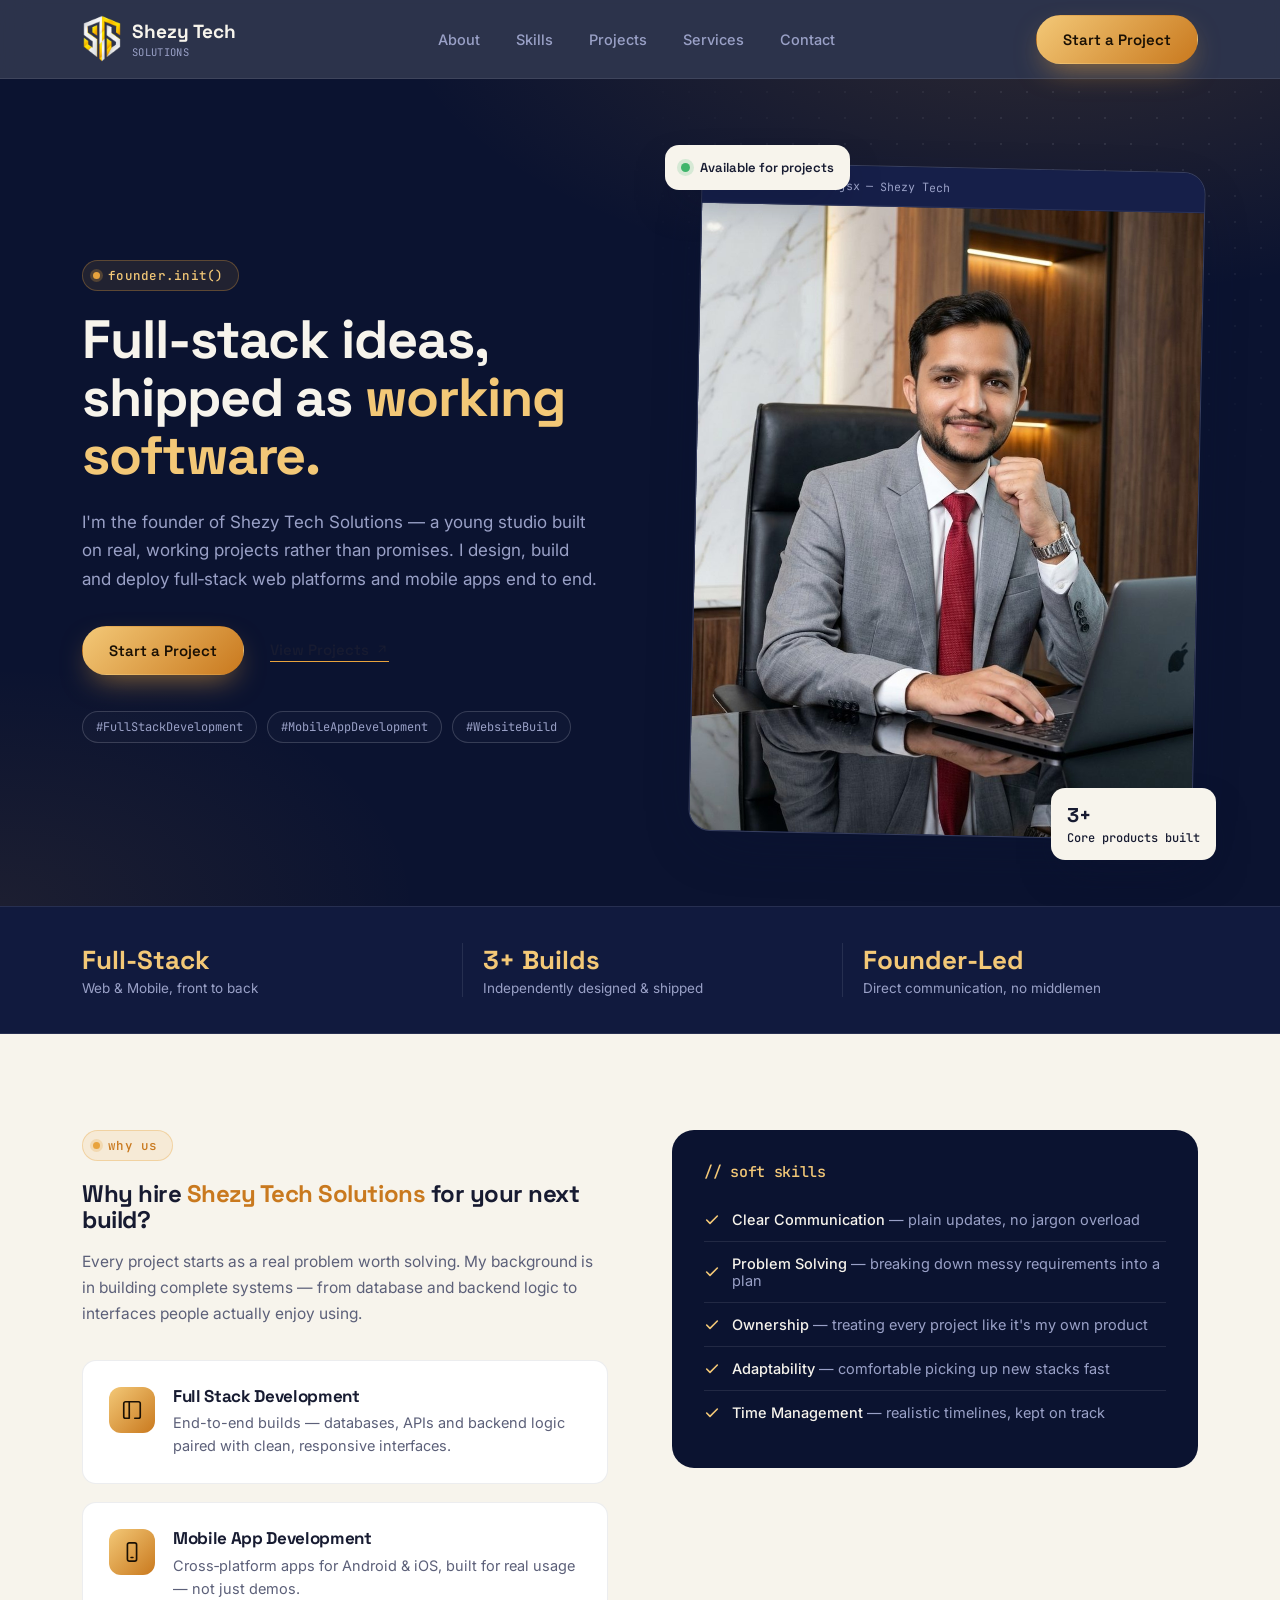
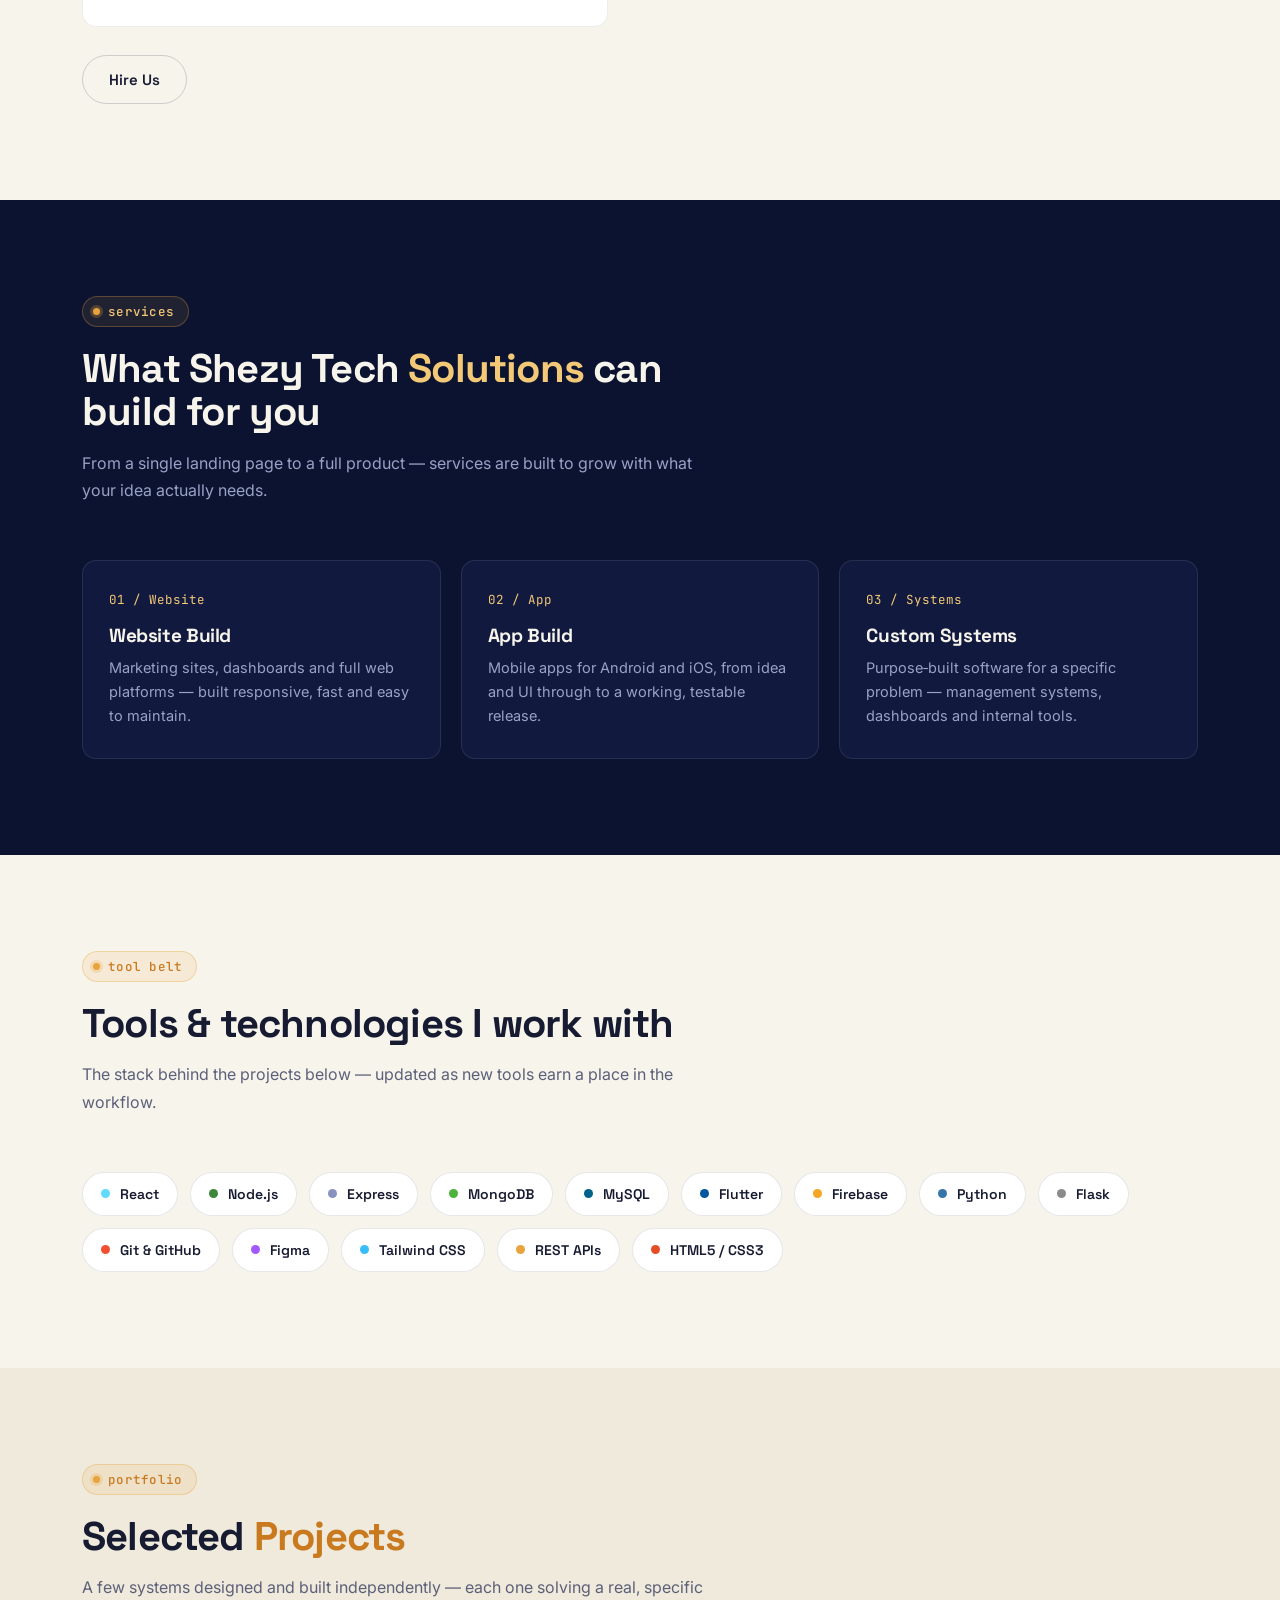
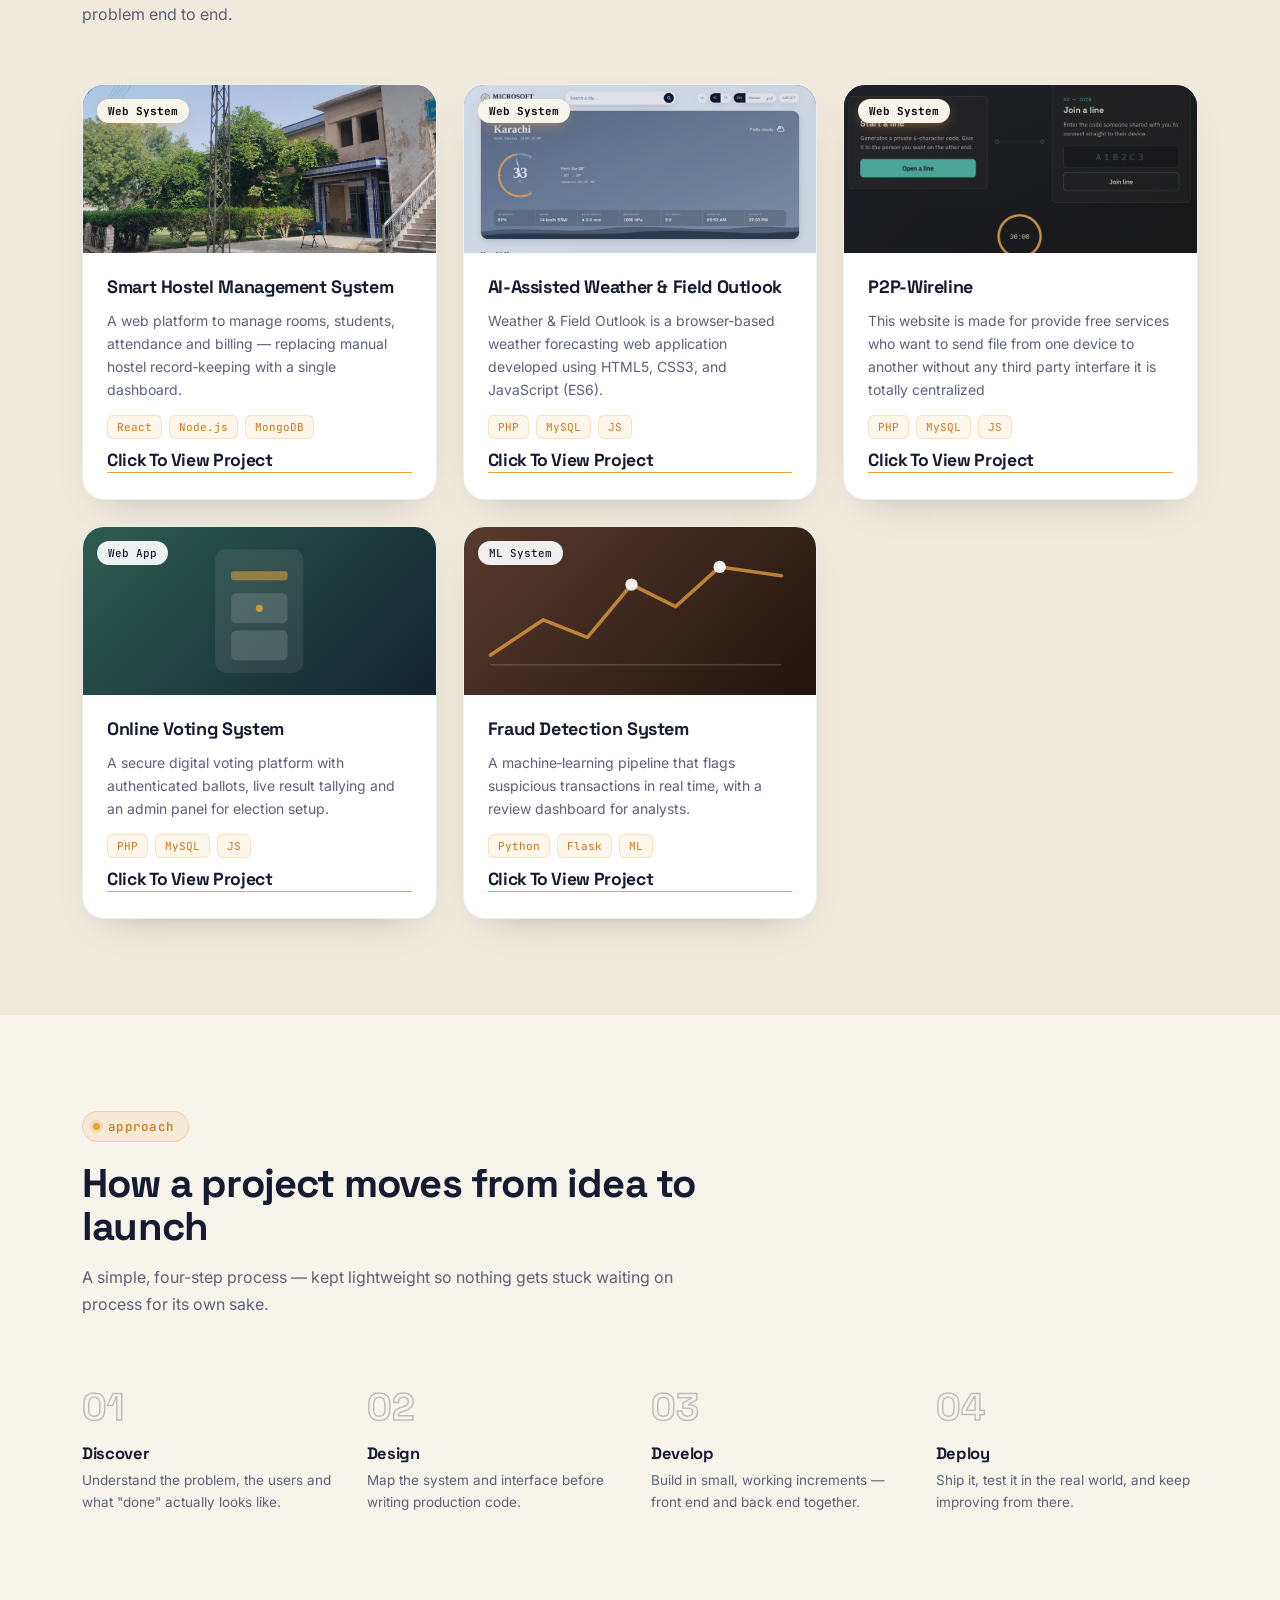
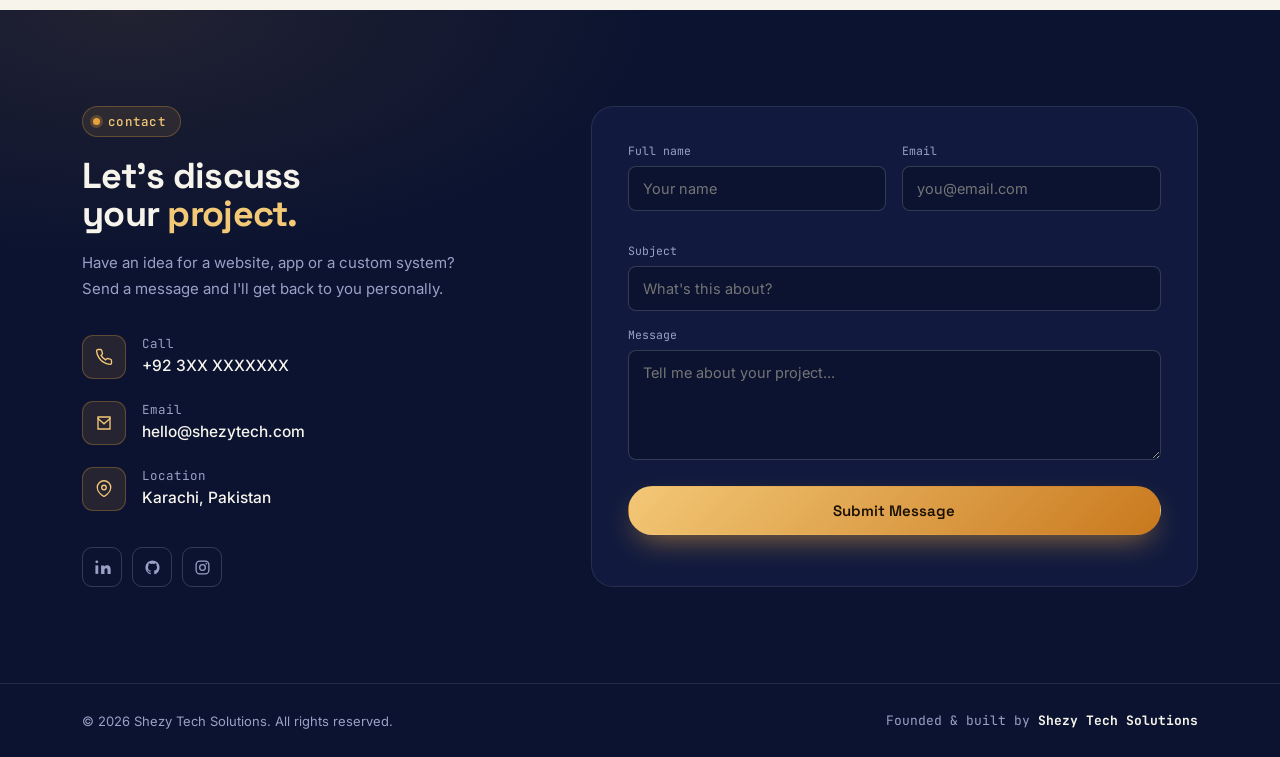
==== commit ebf9fc49: "Increase logo size in index.html" ====
--- a/index.html
+++ b/index.html
@@ -150,7 +150,7 @@
     font-weight:700; font-size:19px; color:var(--white);
   }
   .logo-mark{
-    width:32px;height:32px;border-radius:30px;
+    width:40px;height:40px;border-radius:30px;
     
     display:flex;align-items:center;justify-content:center;
     color:#1A1004; font-family:'JetBrains Mono',monospace; font-weight:600; font-size:15px;
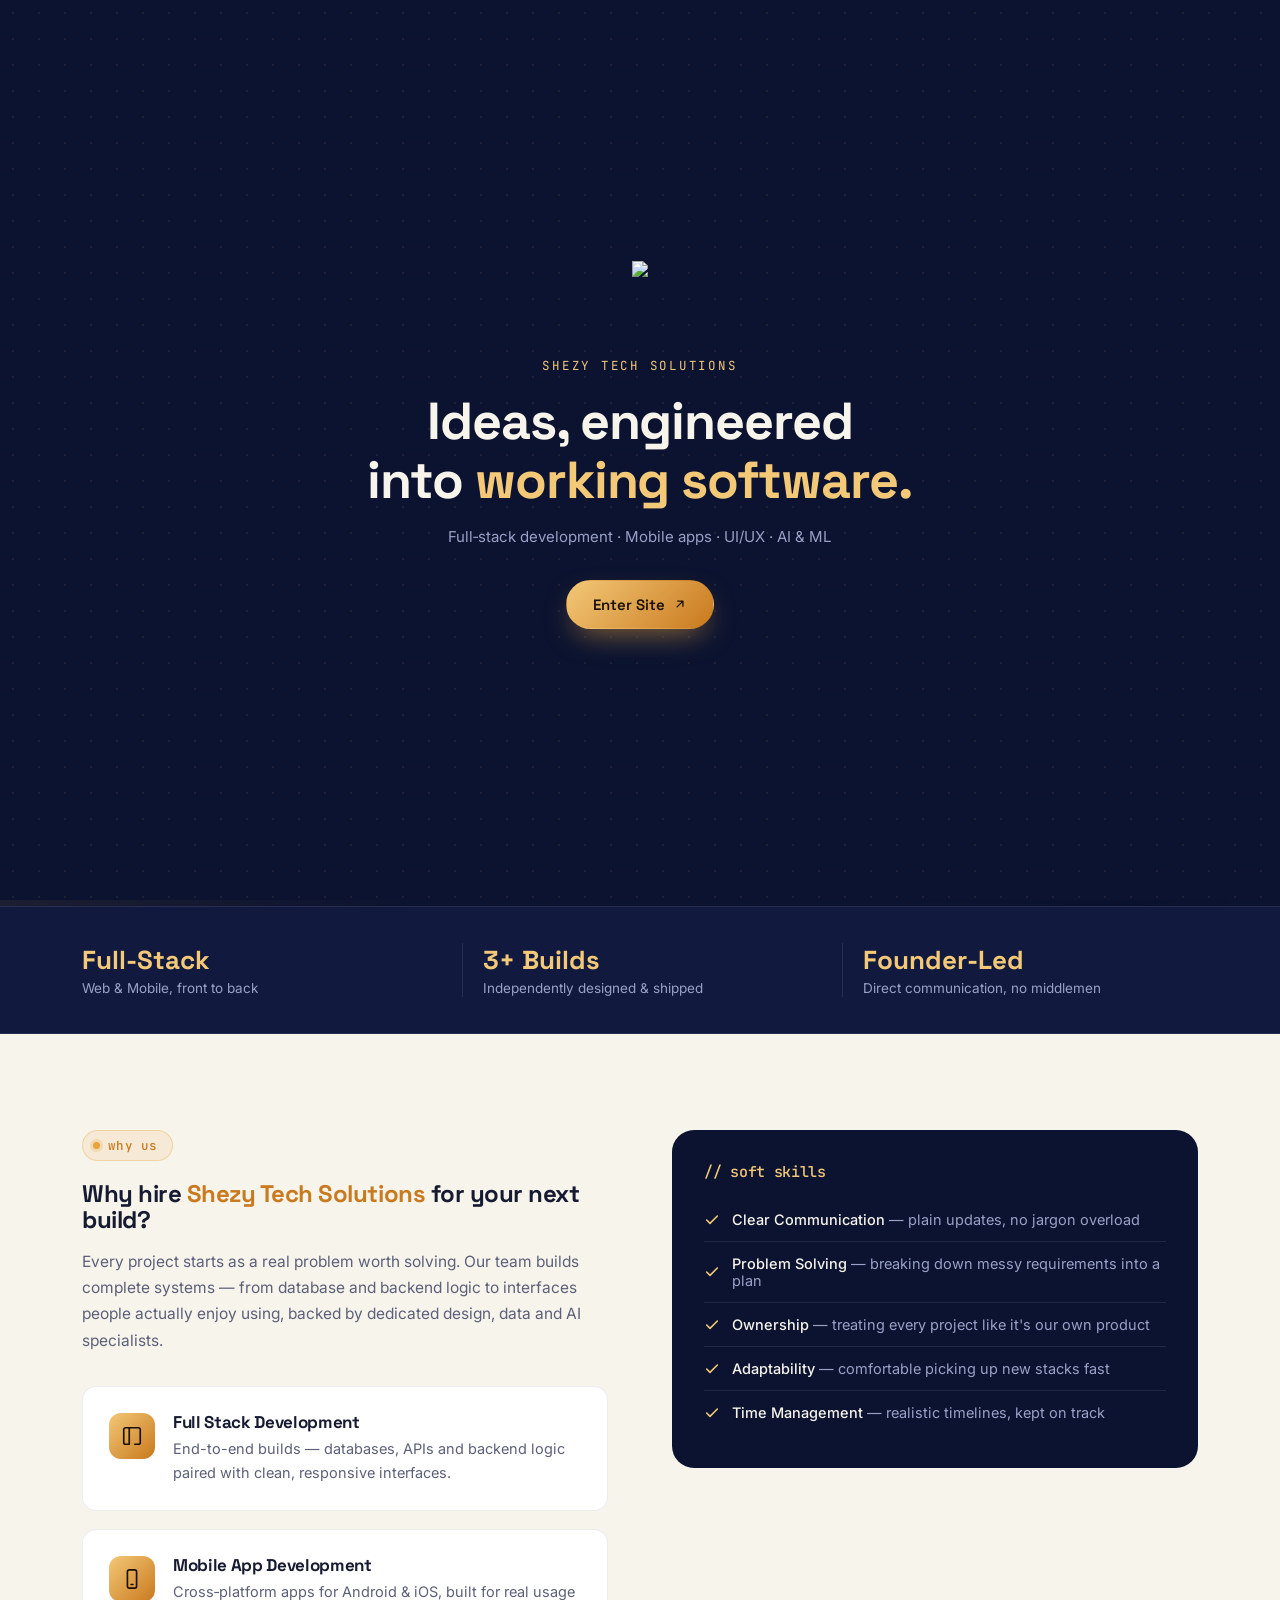
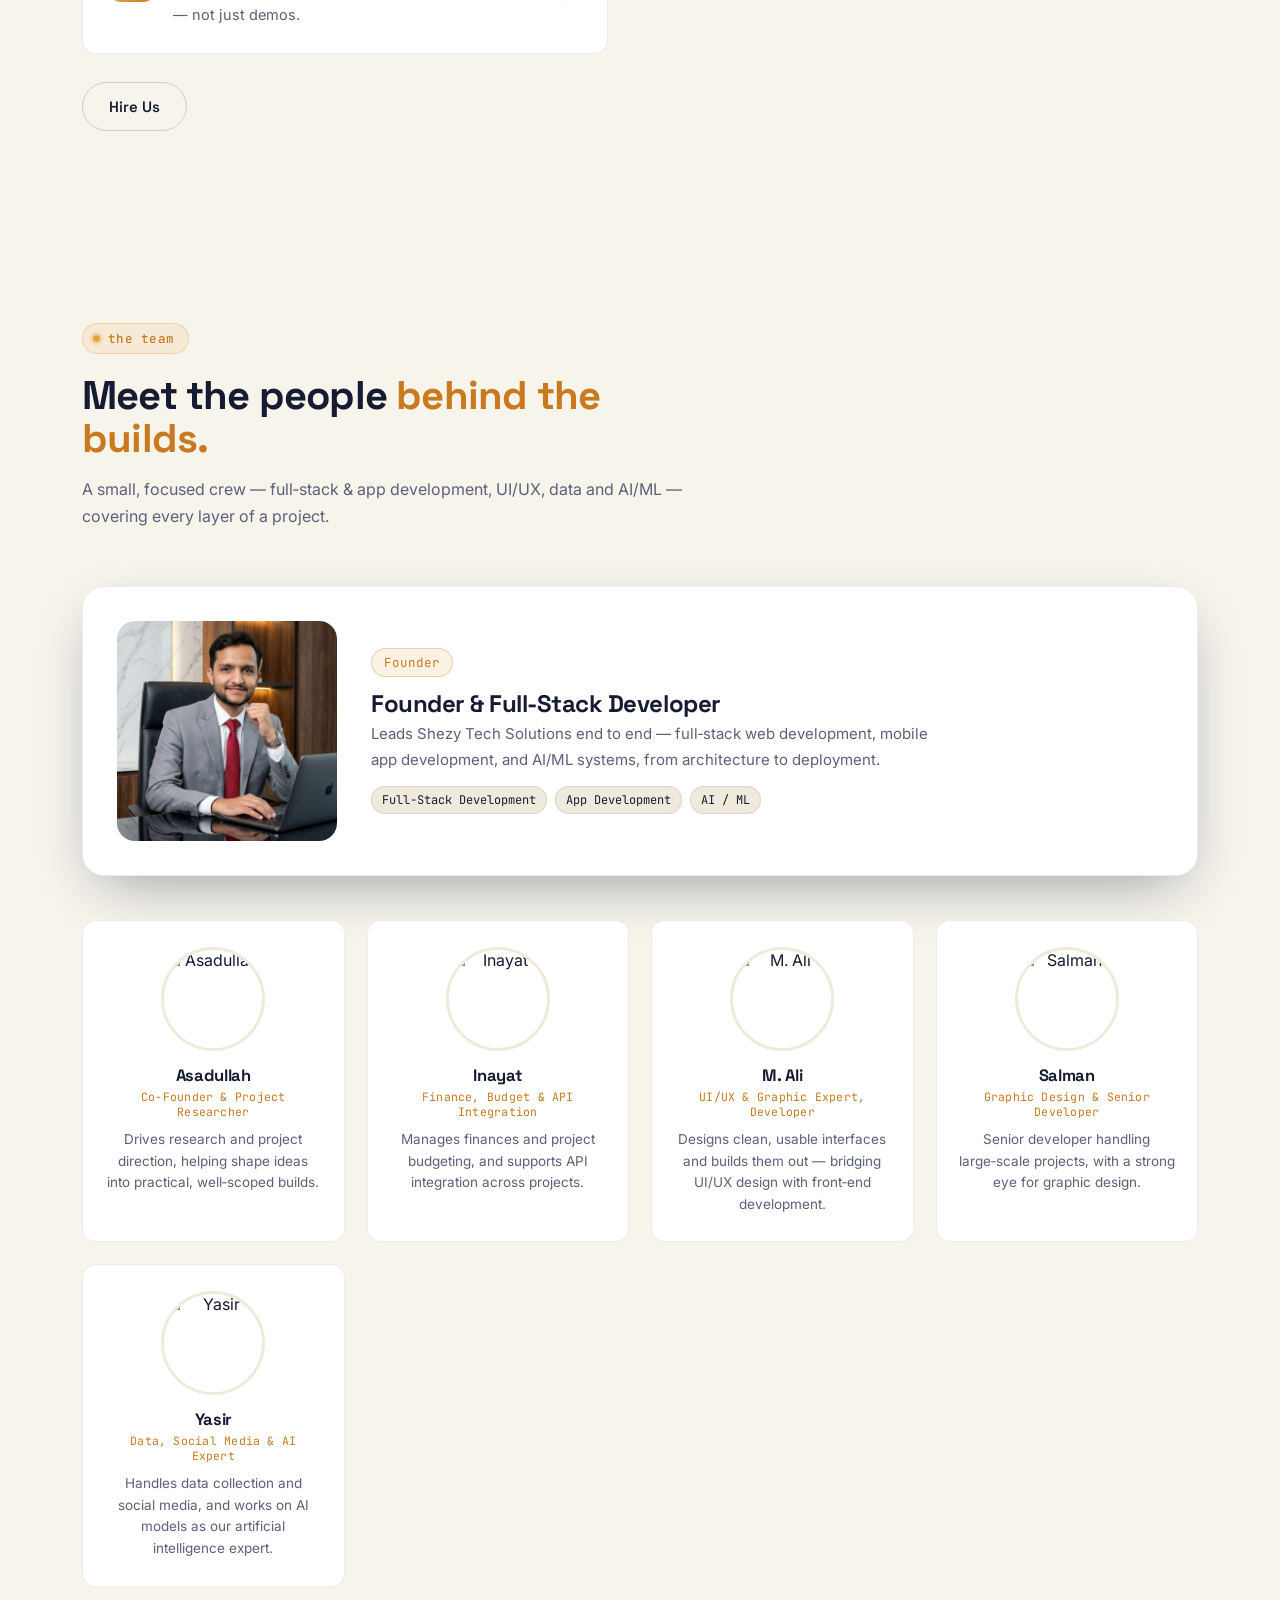
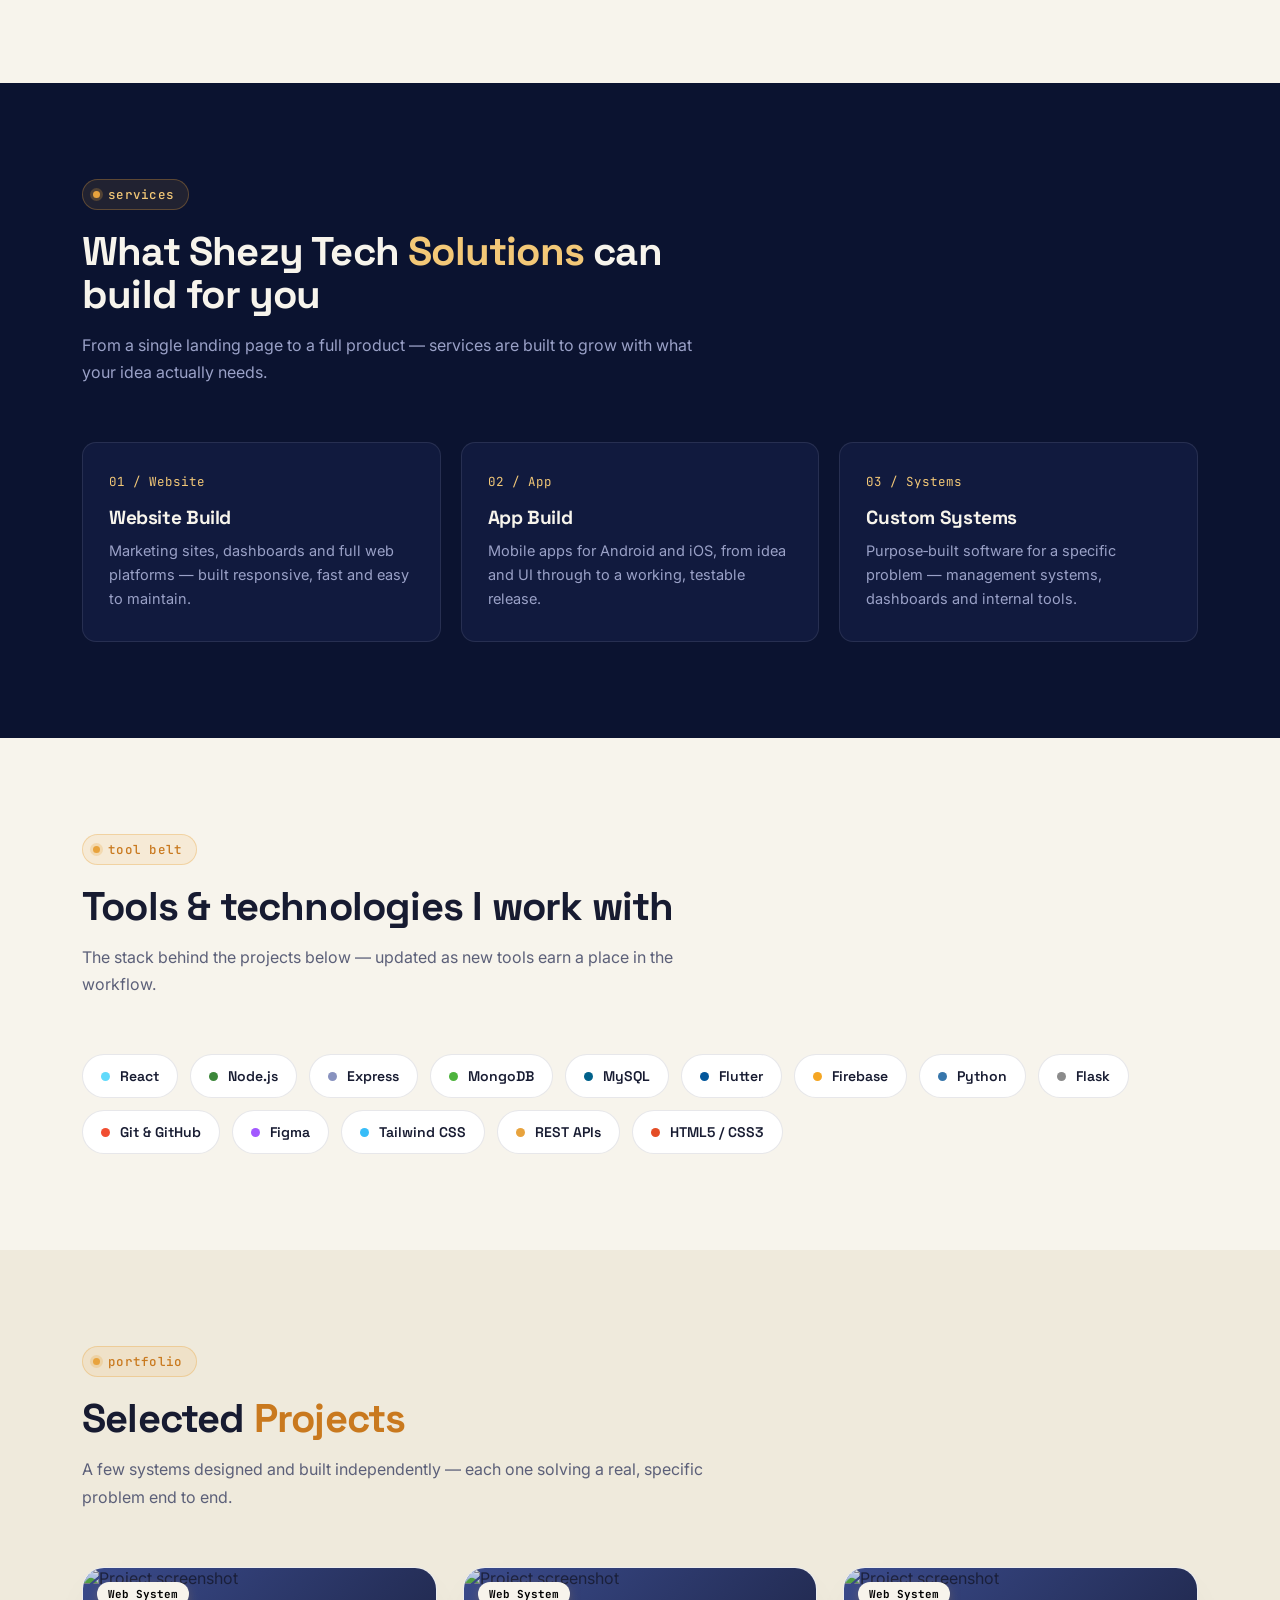
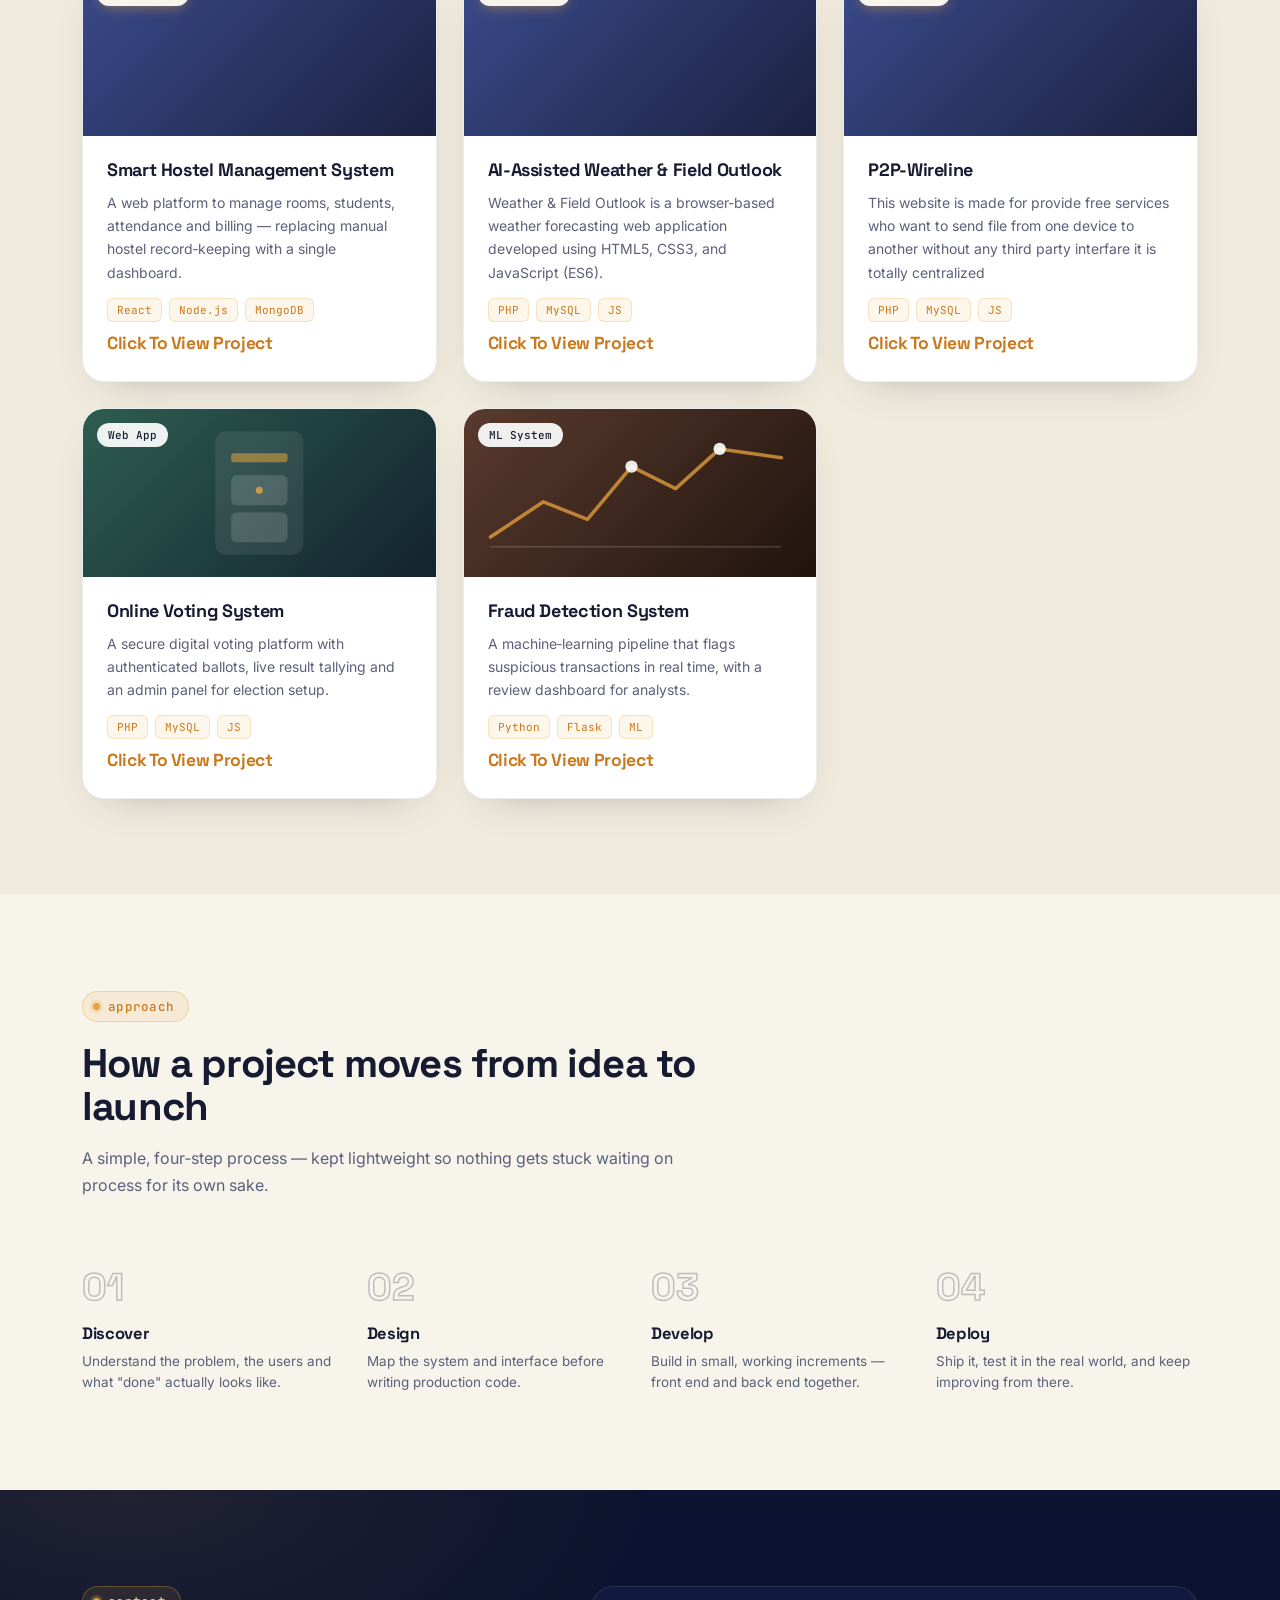
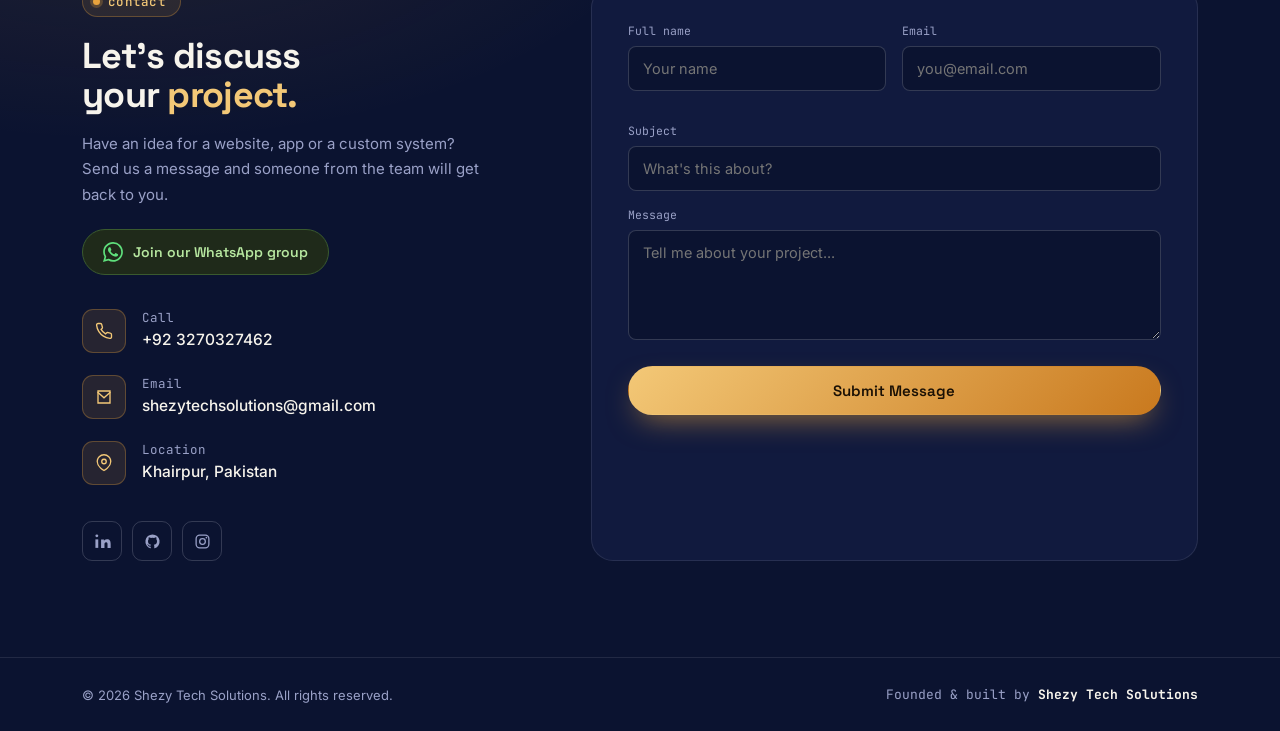
==== commit c490fa4a: "Update index.html" ====
--- a/index.html
+++ b/index.html
@@ -3,12 +3,14 @@
 <head>
 <meta charset="UTF-8">
 <meta name="viewport" content="width=device-width, initial-scale=1.0">
-<title>Shezy Tech Solutions — Full-Stack &amp; Mobile App Development</title>
-<meta name="description" content="Shezy Tech Solutions — founder-led full-stack and mobile app development studio. We design, build and ship practical software.">
+<title>Shezy Tech Solutions — Full-Stack, Mobile &amp; AI Development Studio</title>
+<meta name="description" content="Shezy Tech Solutions — a full-stack, mobile app and AI/ML development studio. We design, build and ship practical software, backed by a small dedicated team.">
 <link rel="preconnect" href="https://fonts.googleapis.com">
 <link rel="preconnect" href="https://fonts.gstatic.com" crossorigin>
 <link href="https://fonts.googleapis.com/css2?family=Space+Grotesk:wght@400;500;600;700&family=Inter:wght@400;500;600;700;800&family=JetBrains+Mono:wght@400;500;600&display=swap" rel="stylesheet">
-<link rel="icon" type="image/svg+xml" href="../logo.png">
+<link rel="icon" type="image/png" href="/logo .png">
+<link rel="shortcut icon" href="/logo .png">
+<link rel="apple-touch-icon" href="/logo .png">
 <style>
   :root{
     --ink:#0B1330;
@@ -125,8 +127,8 @@
   .btn-link{
     display:inline-flex;align-items:center;gap:6px;
     font-family:'Space Grotesk',sans-serif;font-weight:600;font-size:15px;
-    color:var(--text-on-paper);
-    border-bottom:1.5px solid var(--gold);
+    color:var(--gold-deep);
+    border-bottom:1.5px;
     padding-bottom:2px;
   }
   .btn-link svg{transition:transform .2s ease;}
@@ -353,6 +355,50 @@
     .skills-grid{grid-template-columns:1fr; gap:36px;}
   }
 
+  /* ================= TEAM ================= */
+  #team{background:var(--paper);}
+  .founder-card{
+    display:grid; grid-template-columns:220px 1fr; gap:34px; align-items:center;
+    background:#fff; border:1px solid rgba(23,27,49,0.08); border-radius:var(--radius-lg);
+    padding:34px; margin-bottom:44px; box-shadow:var(--shadow-lift);
+  }
+  .founder-card .member-photo{width:220px; height:220px; border-radius:18px;}
+  .founder-card h3{font-size:24px; margin-bottom:4px;}
+  .founder-role{
+    display:inline-block; font-family:'JetBrains Mono',monospace; font-size:12.5px;
+    color:var(--gold-deep); background:rgba(232,163,61,0.14); border:1px solid rgba(201,121,30,0.3);
+    padding:5px 12px; border-radius:999px; margin-bottom:14px;
+  }
+  .founder-card p.member-desc{font-size:15px; line-height:1.7; color:var(--muted-on-paper); max-width:560px; margin-bottom:14px;}
+  .member-tags{display:flex; flex-wrap:wrap; gap:8px;}
+  .member-tags span{
+    font-size:12px; font-family:'JetBrains Mono',monospace; color:var(--text-on-paper);
+    background:var(--paper-2); border:1px solid rgba(23,27,49,0.1); padding:5px 10px; border-radius:999px;
+  }
+  @media (max-width:640px){
+    .founder-card{grid-template-columns:1fr; text-align:center; padding:28px;}
+    .founder-card .member-photo{width:150px; height:150px; margin:0 auto;}
+    .member-tags{justify-content:center;}
+  }
+
+  .team-grid{display:grid; grid-template-columns:repeat(auto-fit,minmax(230px,1fr)); gap:22px;}
+  .team-card{
+    background:#fff; border:1px solid rgba(23,27,49,0.08); border-radius:var(--radius-md);
+    padding:26px 22px; text-align:center; transition:transform .25s ease, box-shadow .25s ease, border-color .25s ease;
+  }
+  .team-card:hover{transform:translateY(-6px); box-shadow:0 20px 40px -18px rgba(23,27,49,0.25); border-color:rgba(232,163,61,0.4);}
+  .team-card .member-photo{
+    width:104px; height:104px; border-radius:50%; margin:0 auto 16px; object-fit:cover;
+    border:3px solid var(--paper-2);
+  }
+  .team-card h4{font-size:16.5px; margin-bottom:4px;}
+  .team-card .role{
+    display:block; font-family:'JetBrains Mono',monospace; font-size:11.5px; color:var(--gold-deep);
+    margin-bottom:10px; letter-spacing:.02em;
+  }
+  .team-card p{font-size:13.5px; color:var(--muted-on-paper); line-height:1.6;}
+  .founder-card .member-photo, .team-card .member-photo{object-fit:cover;}
+
   /* ================= SERVICES ================= */
   #services{background:var(--ink); color:var(--white);}
   .services-grid{display:grid; grid-template-columns:repeat(3,1fr); gap:20px;}
@@ -443,6 +489,14 @@
       var(--ink);
   }
   .contact-grid{display:grid; grid-template-columns:0.85fr 1.15fr; gap:60px;}
+  .whatsapp-cta{
+    display:inline-flex; align-items:center; gap:10px; margin-top:22px;
+    padding:12px 20px; border-radius:999px; background:#1F2A1A; border:1px solid #3A5A2E;
+    color:#B7E8A0; font-family:'Space Grotesk',sans-serif; font-weight:600; font-size:14px;
+    text-decoration:none; transition:.25s;
+  }
+  .whatsapp-cta:hover{background:#2A3B23; border-color:#4E7A3B; transform:translateY(-2px);}
+  .whatsapp-cta .wa-ic{display:flex; color:#5FE07C;}
   .contact-info-list{display:flex; flex-direction:column; gap:22px; margin-top:34px;}
   .contact-info-item{display:flex; align-items:flex-start; gap:16px;}
   .ci-ic{
@@ -502,20 +556,68 @@
     .reveal{opacity:1; transform:none; transition:none;}
     html{scroll-behavior:auto;}
   }
+  /* ================= INTRO SPLASH ================= */
+  #introSplash{
+    position:fixed; inset:0; z-index:999; background:var(--ink);
+    display:flex; align-items:center; justify-content:center; overflow:hidden;
+    transition:opacity .6s ease, visibility .6s ease;
+  }
+  #introSplash.hide{opacity:0; visibility:hidden; pointer-events:none;}
+  body.intro-active{overflow:hidden;}
+  .intro-dotfield{
+    position:absolute; inset:0;
+    background-image:radial-gradient(rgba(232,163,61,0.18) 1px, transparent 1px);
+    background-size:26px 26px; opacity:0.5;
+  }
+  .intro-inner{position:relative; text-align:center; max-width:640px; padding:0 24px; animation:introFade .9s ease both;}
+  @keyframes introFade{from{opacity:0; transform:translateY(14px);} to{opacity:1; transform:translateY(0);}}
+  .intro-badge{
+    width:64px; height:64px;  margin:0 auto 22px;
+     
+    display:flex; align-items:center; justify-content:center;
+  }
+  .intro-eyebrow{
+    font-family:'JetBrains Mono',monospace; font-size:12.5px; letter-spacing:.14em;
+    color:var(--gold-soft); margin-bottom:18px;
+  }
+  .intro-title{
+    color:var(--white); font-size:clamp(30px,5vw,52px); line-height:1.12; margin-bottom:18px;
+  }
+  .intro-title span{color:var(--gold-soft);}
+  .intro-sub{color:var(--muted-on-ink); font-size:15px; margin-bottom:34px;}
+  .intro-enter{display:inline-flex; align-items:center; gap:8px;}
+  @media (max-width:520px){.intro-badge{width:52px; height:52px;}}
 </style>
 </head>
 <body>
+
+<!-- ================= INTRO SPLASH ================= -->
+<div id="introSplash">
+  <div class="intro-dotfield"></div>
+  <div class="intro-inner">
+    <div class="intro-badge">
+      <img src="/logo .png" height="85" >
+    </div>
+    <div class="intro-eyebrow">SHEZY TECH SOLUTIONS</div>
+    <h1 class="intro-title">Ideas, engineered<br>into <span>working software.</span></h1>
+    <p class="intro-sub">Full‑stack development · Mobile apps · UI/UX · AI &amp; ML</p>
+    <button id="introEnter" class="btn btn-gold intro-enter">Enter Site
+      <svg width="14" height="14" viewBox="0 0 24 24" fill="none"><path d="M7 17L17 7M17 7H8M17 7V16" stroke="currentColor" stroke-width="2.2" stroke-linecap="round" stroke-linejoin="round"/></svg>
+    </button>
+  </div>
+</div>
 
 <!-- ================= NAV ================= -->
 <nav id="nav">
   <div class="wrap">
     <a href="#hero" class="logo">
-      <span class="logo-mark"><img src="sts.png" alt="nothing"></span>
+      <span class="logo-mark"><img src="/logo .png" alt="Shezy Tech Solutions logo"></span>
       <span>Shezy Tech<small>SOLUTIONS</small></span>
     </a>
     <ul class="nav-links" id="navLinks">
       <li><a href="#about">About</a></li>
       <li><a href="#skills">Skills</a></li>
+      <li><a href="#team">Team</a></li>
       <li><a href="#projects">Projects</a></li>
       <li><a href="#services">Services</a></li>
       <li><a href="#contact">Contact</a></li>
@@ -535,12 +637,12 @@
   <div class="wrap">
     <div class="hero-grid">
       <div class="hero-copy reveal">
-        <div class="eyebrow on-ink">founder.init()</div>
+        <div class="eyebrow on-ink">team.init()</div>
         <h1>Full‑stack ideas,<br>shipped as <span class="accent">working software.</span></h1>
-        <p class="lede">I'm the founder of Shezy Tech Solutions — a young studio built on real, working projects rather than promises. I design, build and deploy full‑stack web platforms and mobile apps end to end.</p>
+        <p class="lede">Shezy Tech Solutions is a young studio built on real, working projects rather than promises. We're a small dedicated team — full‑stack &amp; app development, UI/UX design, and AI/ML — designing, building and deploying software end to end.</p>
         <div class="hero-actions">
           <a href="#contact" class="btn btn-gold">Start a Project</a>
-          <a href="#projects" class="btn-link">View Projects
+          <a href="#team" class="btn-link">Meet the Team
             <svg width="14" height="14" viewBox="0 0 24 24" fill="none"><path d="M7 17L17 7M17 7H8M17 7V16" stroke="currentColor" stroke-width="2.2" stroke-linecap="round" stroke-linejoin="round"/></svg>
           </a>
         </div>
@@ -557,7 +659,7 @@
             <span class="win-path">founder.jsx — Shezy Tech</span>
           </div>
           <div class="window-photo">
-            <img src="[data-uri]" alt="Founder of Shezy Tech Solutions">
+            <img id="founderPhotoSrc" src="[data-uri]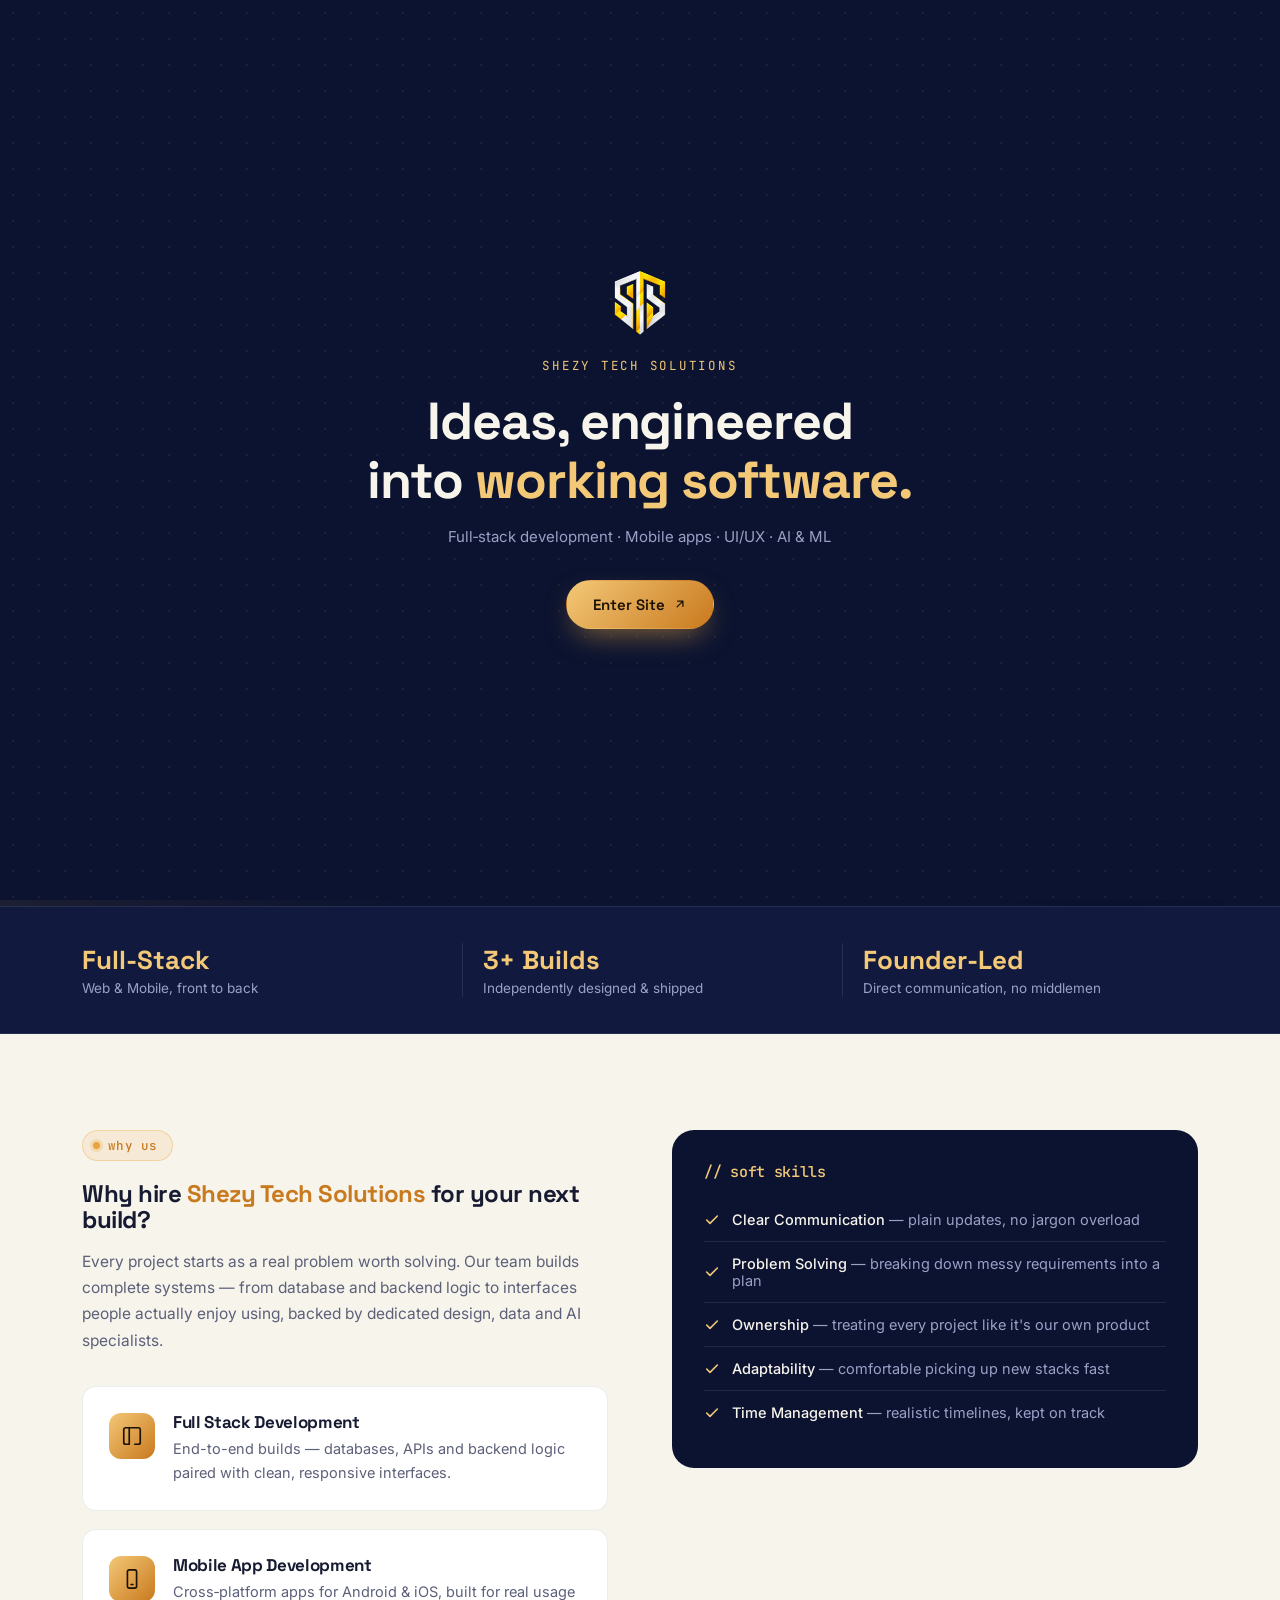
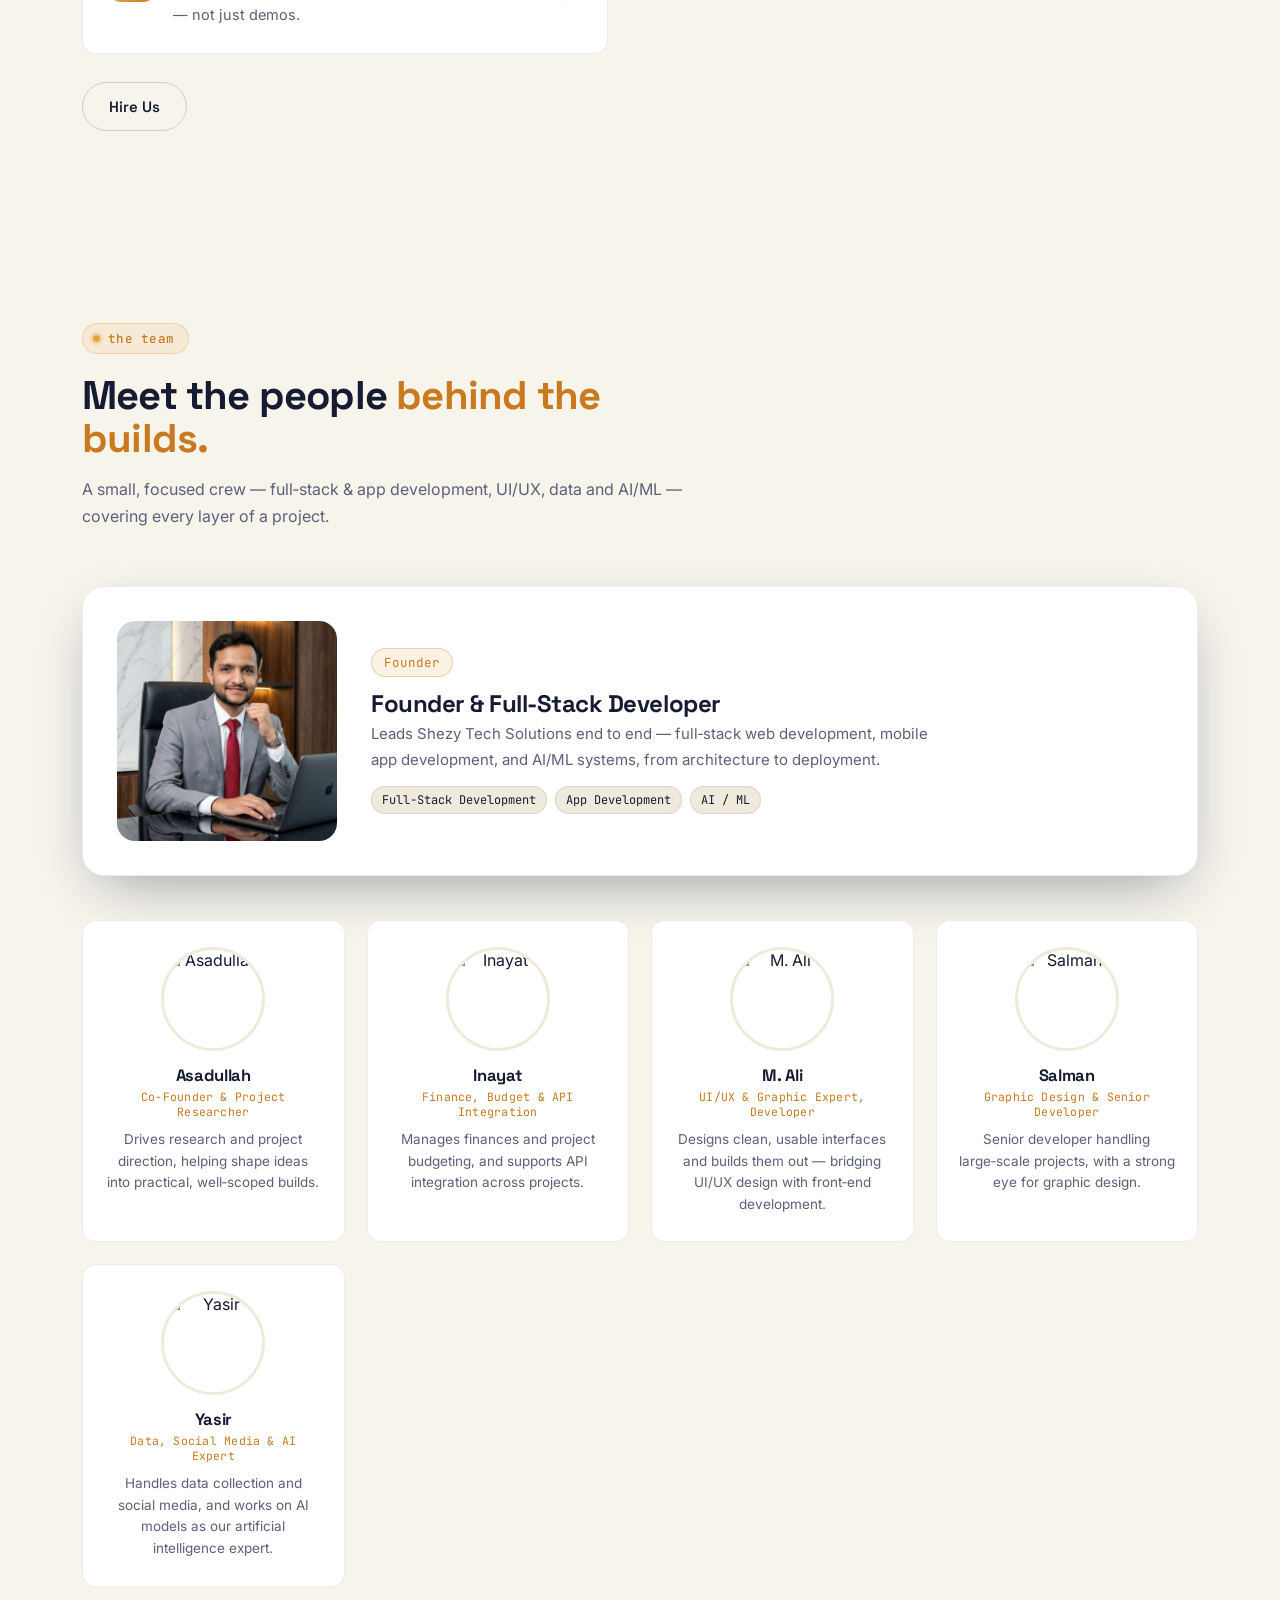
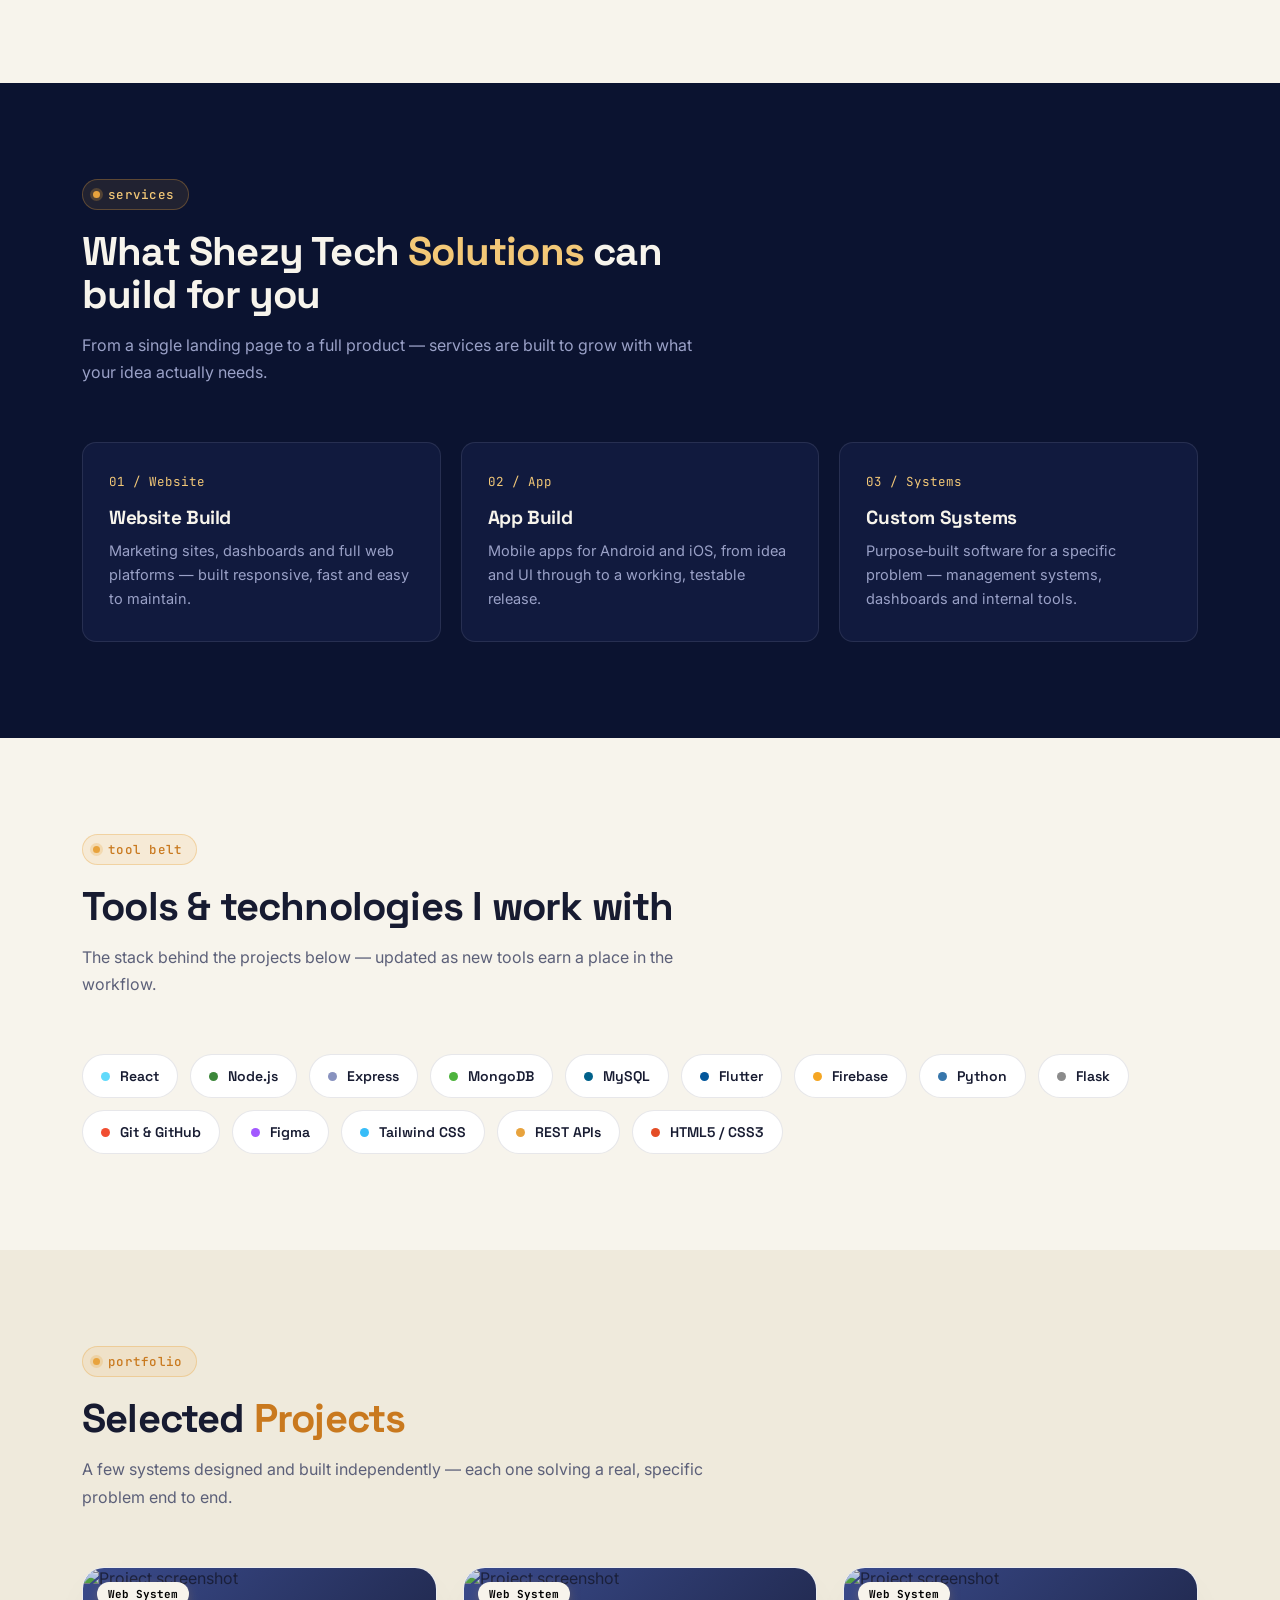
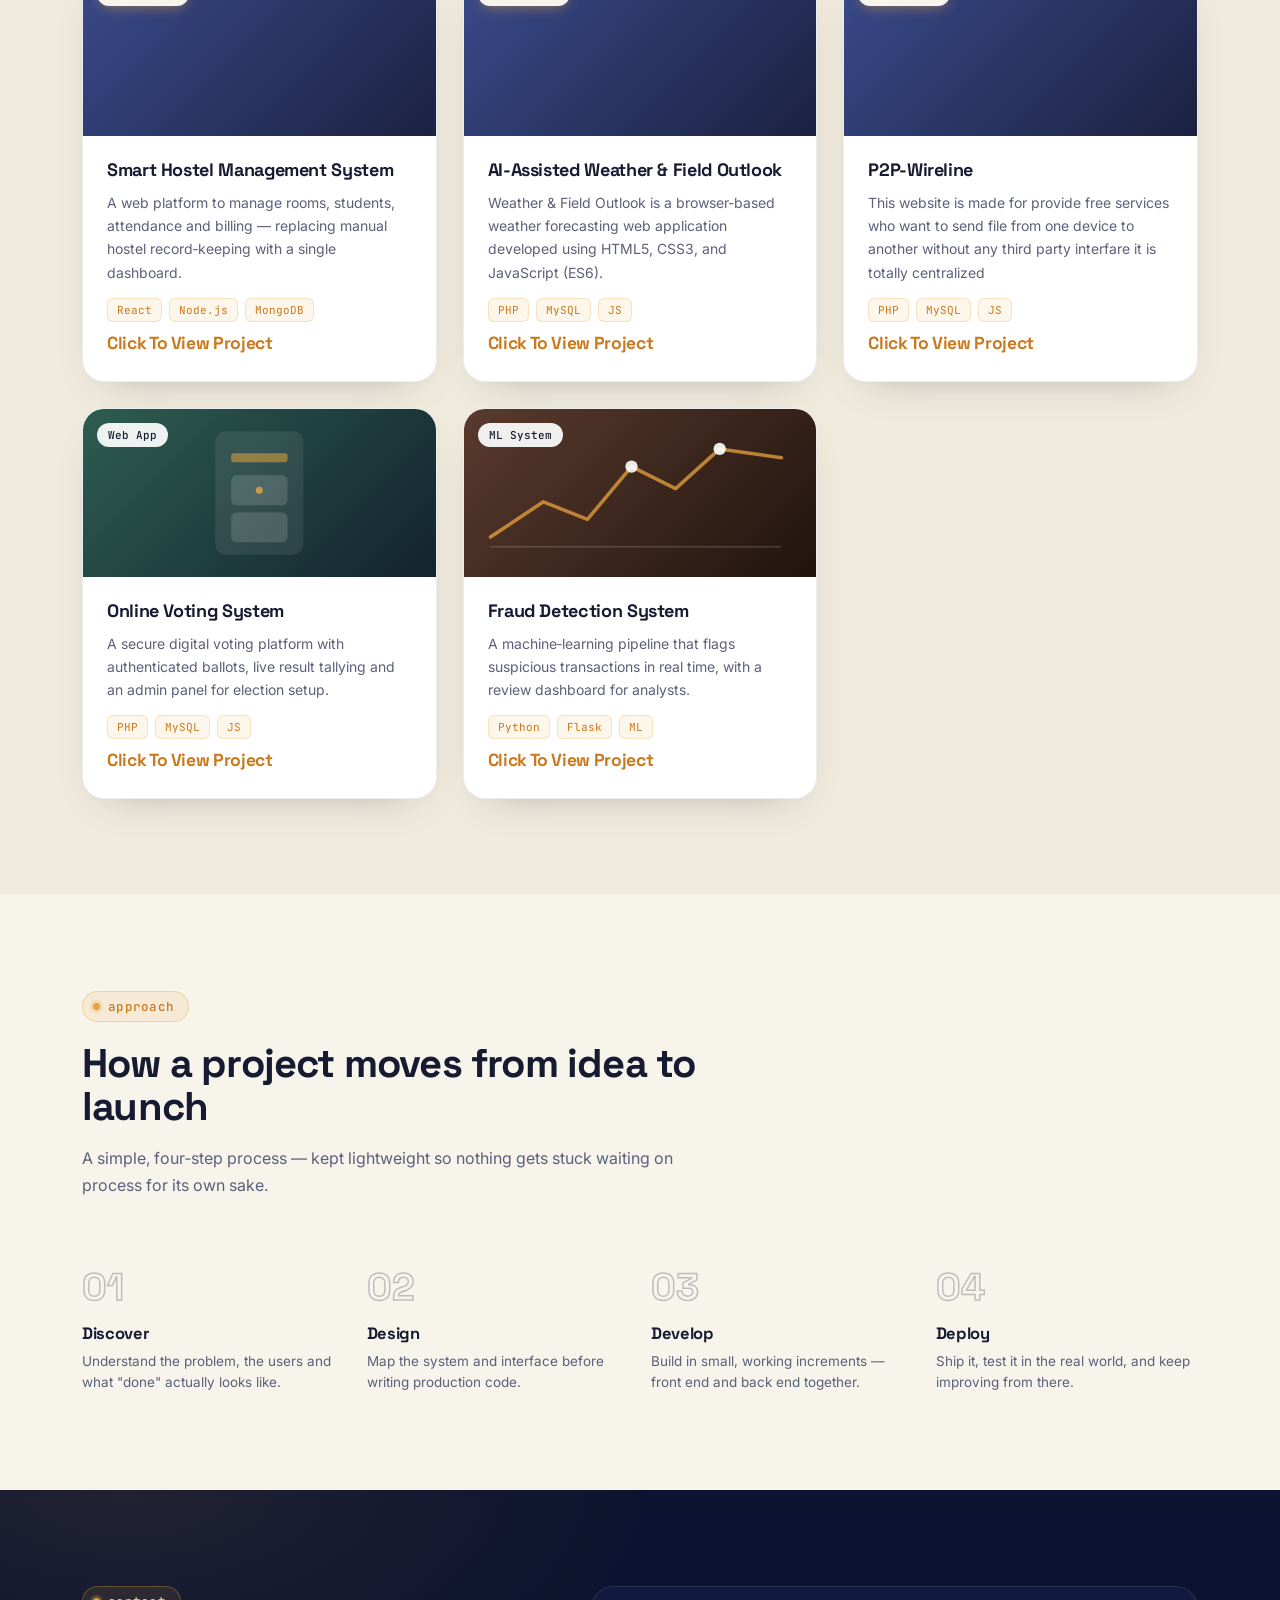
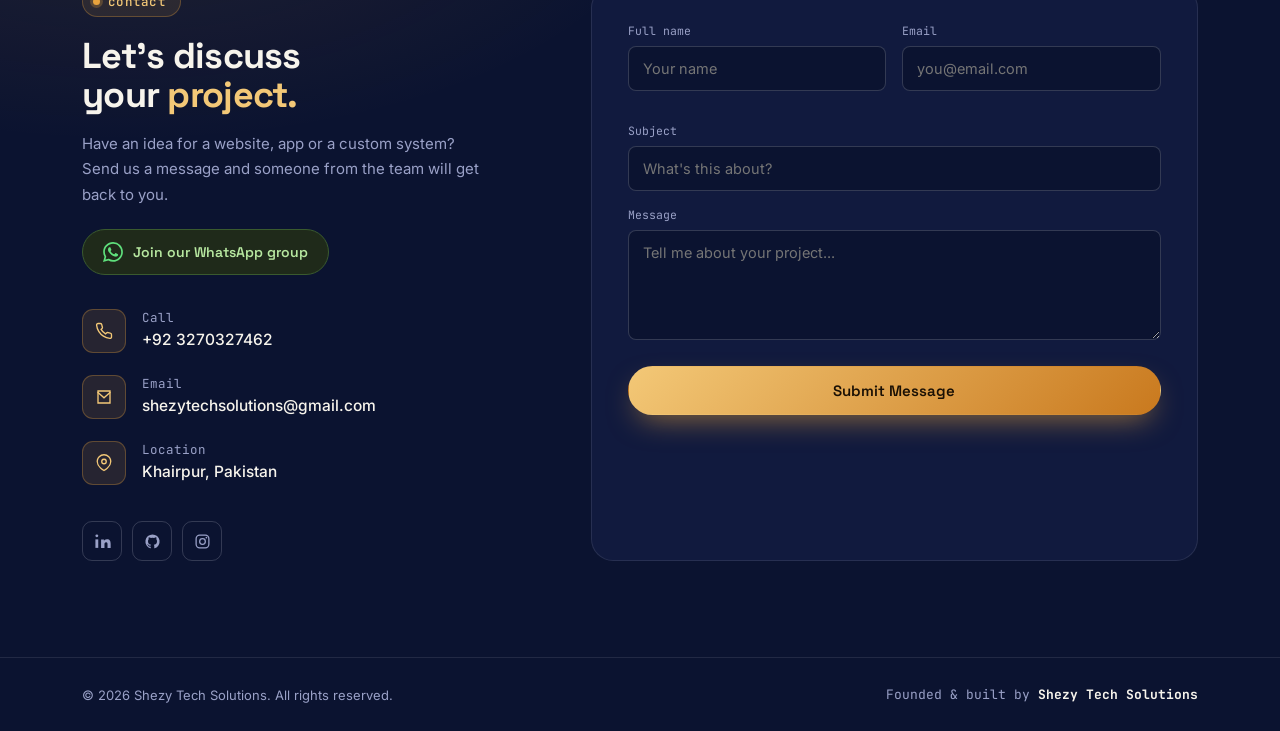
==== commit 2673c2f4: "Update index.html" ====
--- a/index.html
+++ b/index.html
@@ -8,9 +8,9 @@
 <link rel="preconnect" href="https://fonts.googleapis.com">
 <link rel="preconnect" href="https://fonts.gstatic.com" crossorigin>
 <link href="https://fonts.googleapis.com/css2?family=Space+Grotesk:wght@400;500;600;700&family=Inter:wght@400;500;600;700;800&family=JetBrains+Mono:wght@400;500;600&display=swap" rel="stylesheet">
-<link rel="icon" type="image/png" href="/logo .png">
-<link rel="shortcut icon" href="/logo .png">
-<link rel="apple-touch-icon" href="/logo .png">
+<link rel="icon" type="image/png" href="logo .png">
+<link rel="shortcut icon" href="logo .png">
+<link rel="apple-touch-icon" href="logo .png">
 <style>
   :root{
     --ink:#0B1330;
@@ -596,7 +596,7 @@
   <div class="intro-dotfield"></div>
   <div class="intro-inner">
     <div class="intro-badge">
-      <img src="/logo .png" height="85" >
+      <img src="logo .png" height="85" >
     </div>
     <div class="intro-eyebrow">SHEZY TECH SOLUTIONS</div>
     <h1 class="intro-title">Ideas, engineered<br>into <span>working software.</span></h1>
@@ -611,7 +611,7 @@
 <nav id="nav">
   <div class="wrap">
     <a href="#hero" class="logo">
-      <span class="logo-mark"><img src="/logo .png" alt="Shezy Tech Solutions logo"></span>
+      <span class="logo-mark"><img src="logo .png" alt="Shezy Tech Solutions logo"></span>
       <span>Shezy Tech<small>SOLUTIONS</small></span>
     </a>
     <ul class="nav-links" id="navLinks">
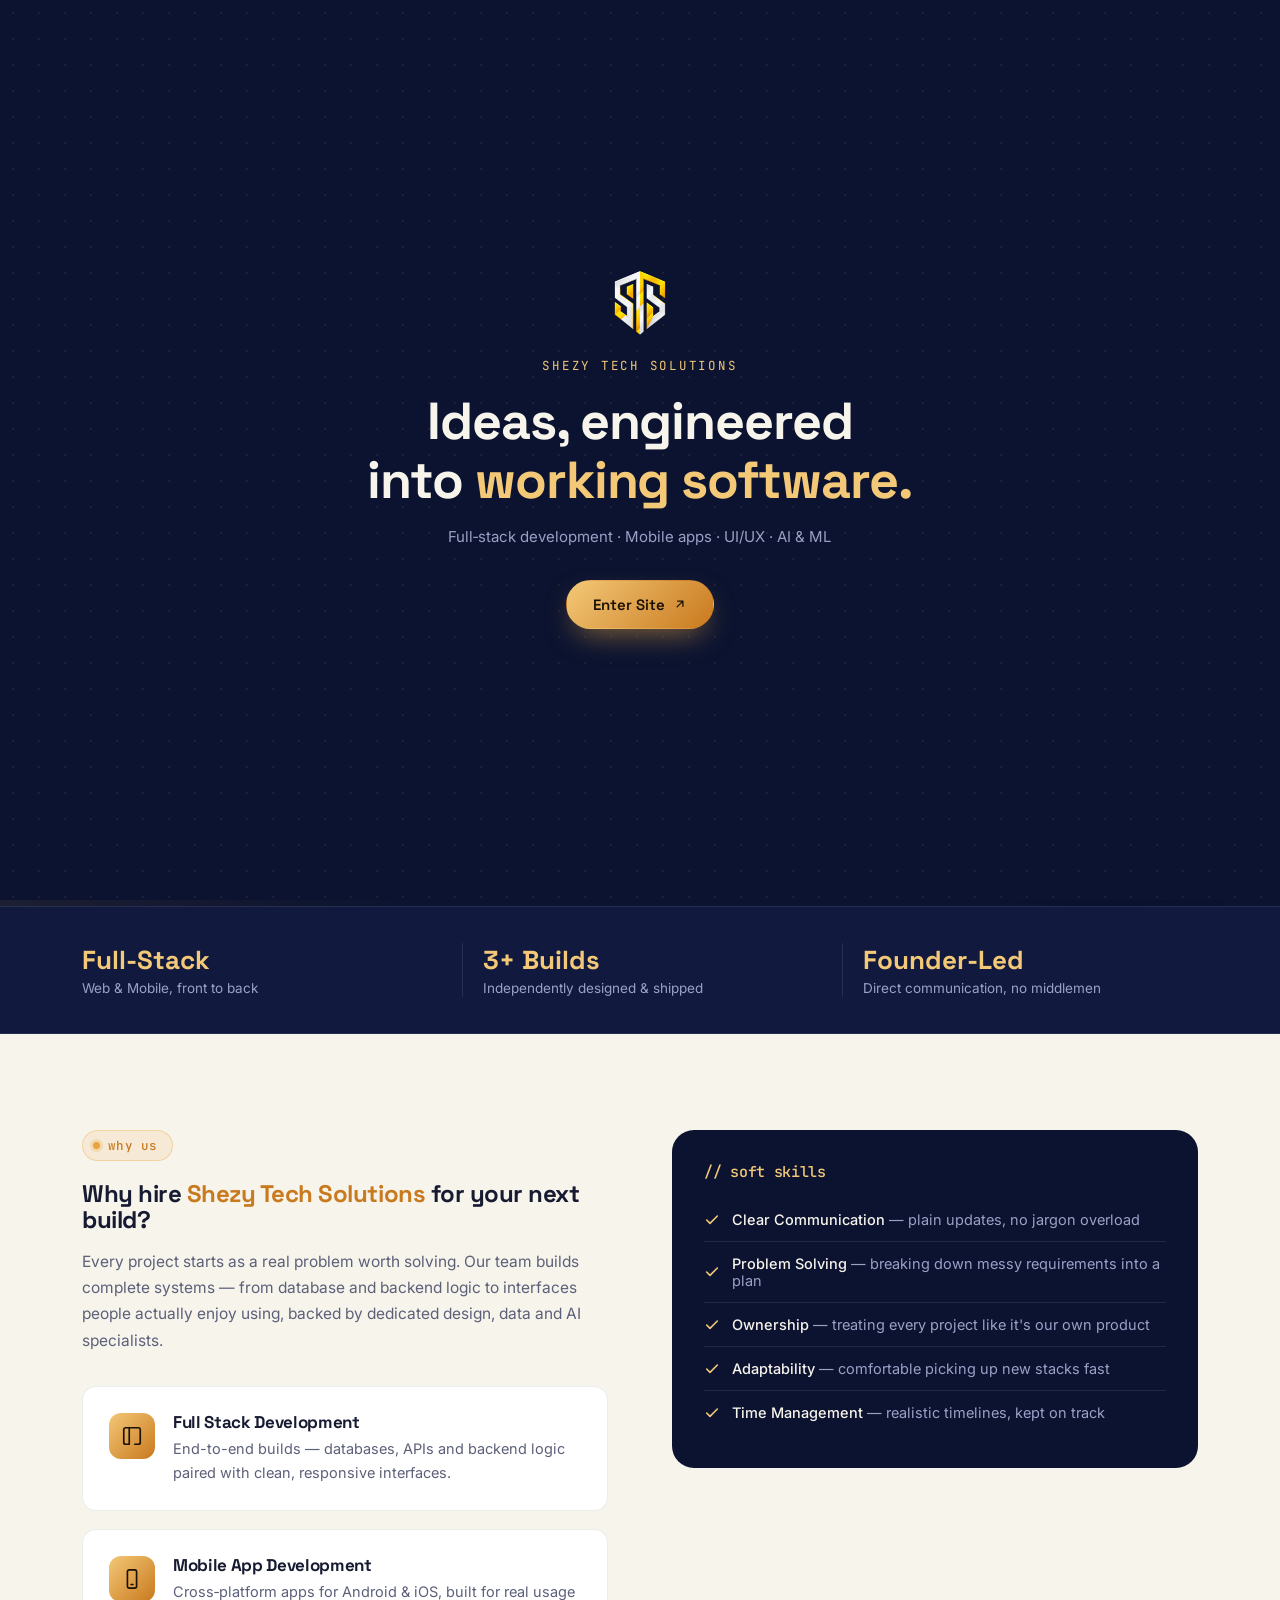
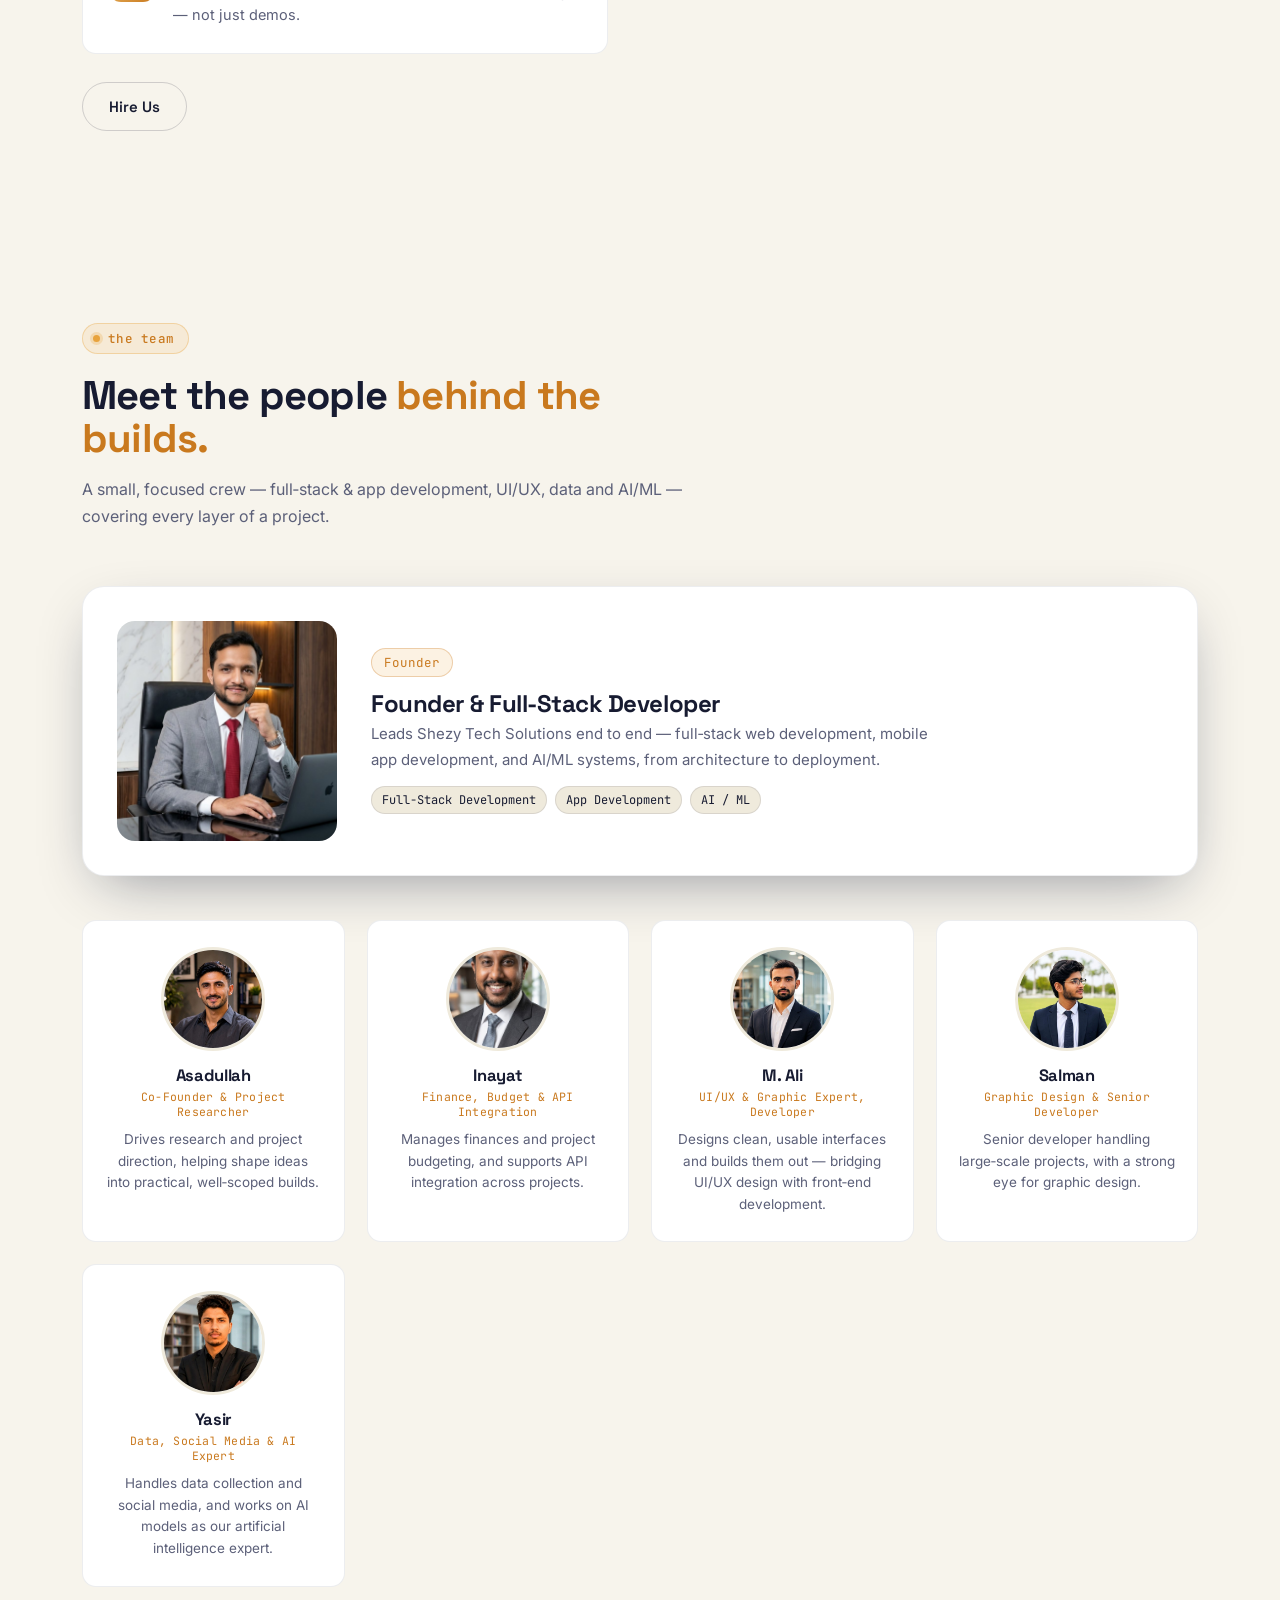
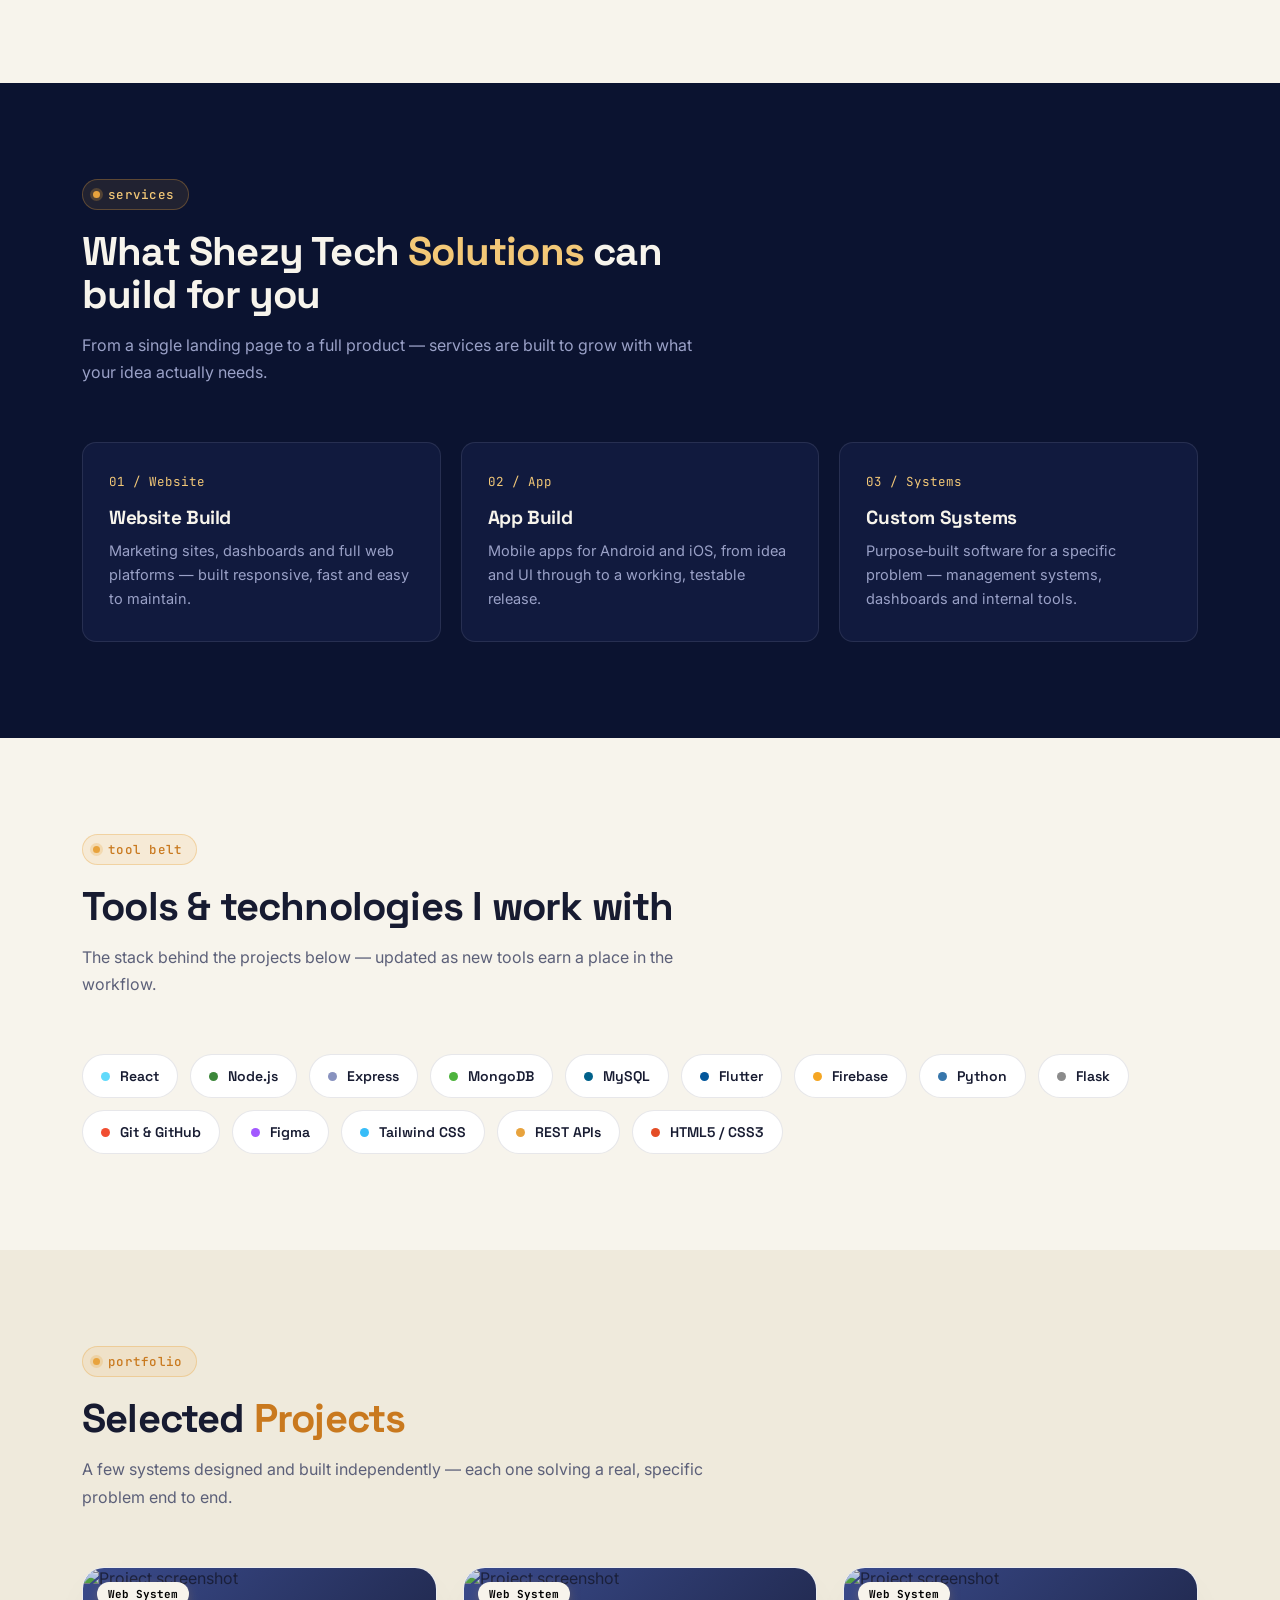
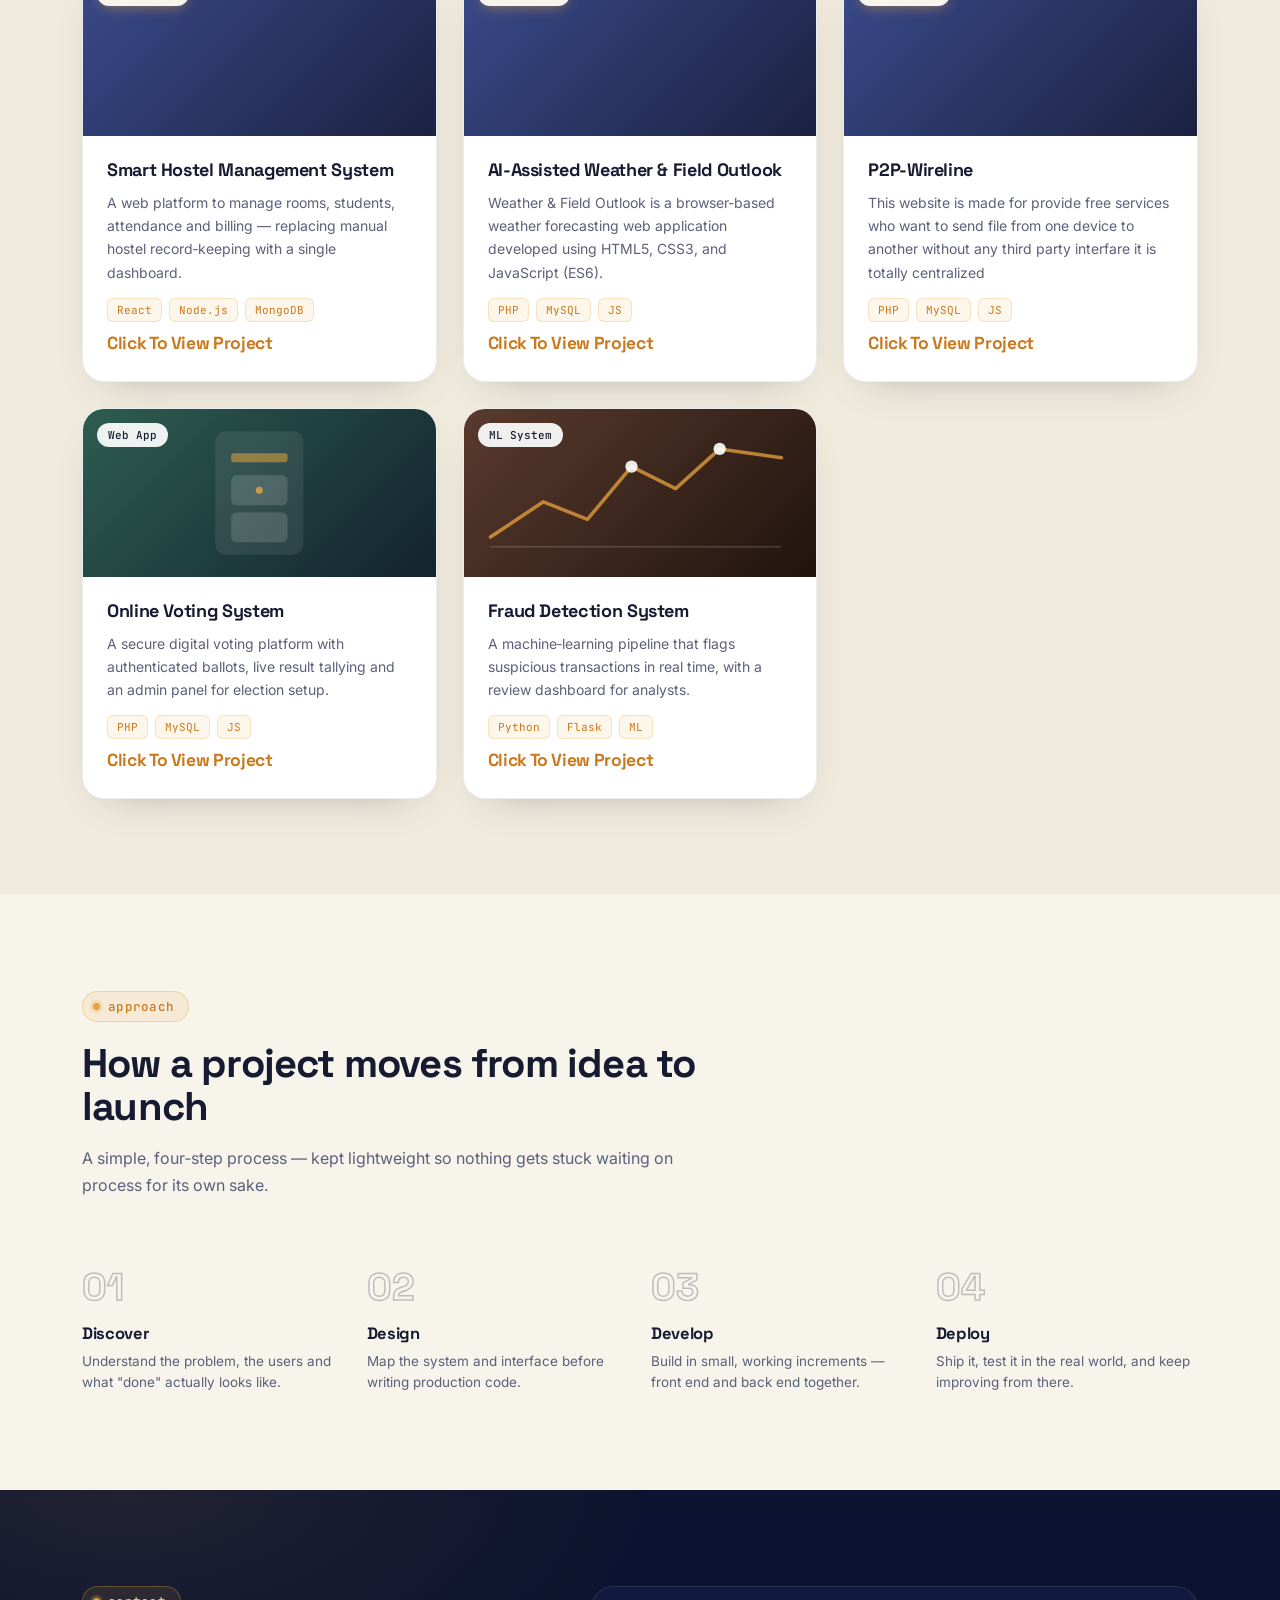
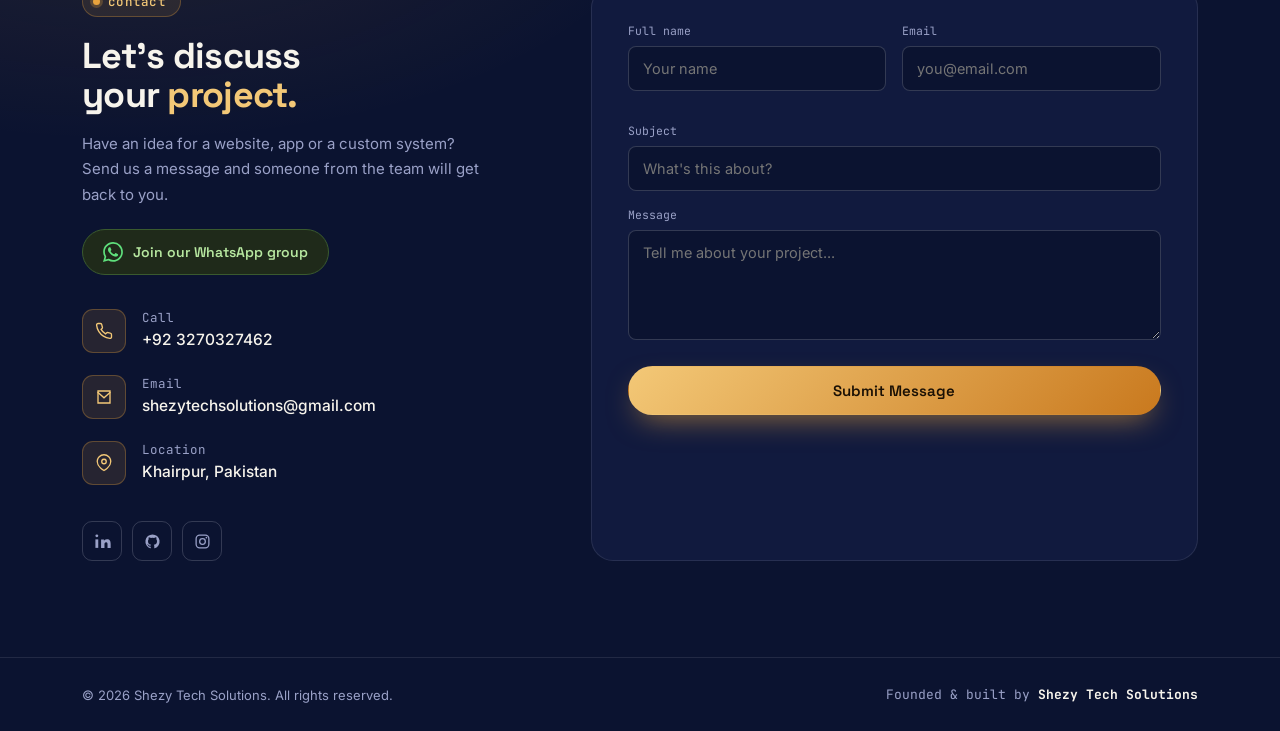
==== commit d445c1b7: "Update index.html" ====
--- a/index.html
+++ b/index.html
@@ -902,7 +902,7 @@
           <h4> P2P-Wireline </h4>
           <p>This website is made for provide free services who want to send file from one device to another without any third party interfare it is totally centralized </p>
           <div class="proj-tags"><span>PHP</span><span>MySQL</span><span>JS</span></div>
-          <a href="p2p/p2p.html" class="btn-link"><h3>Click To View Project</h3></a>
+          <a href="https://p2p-wire.up.railway.app" class="btn-link"><h3>Click To View Project</h3></a>
         </div>
       </div>
       
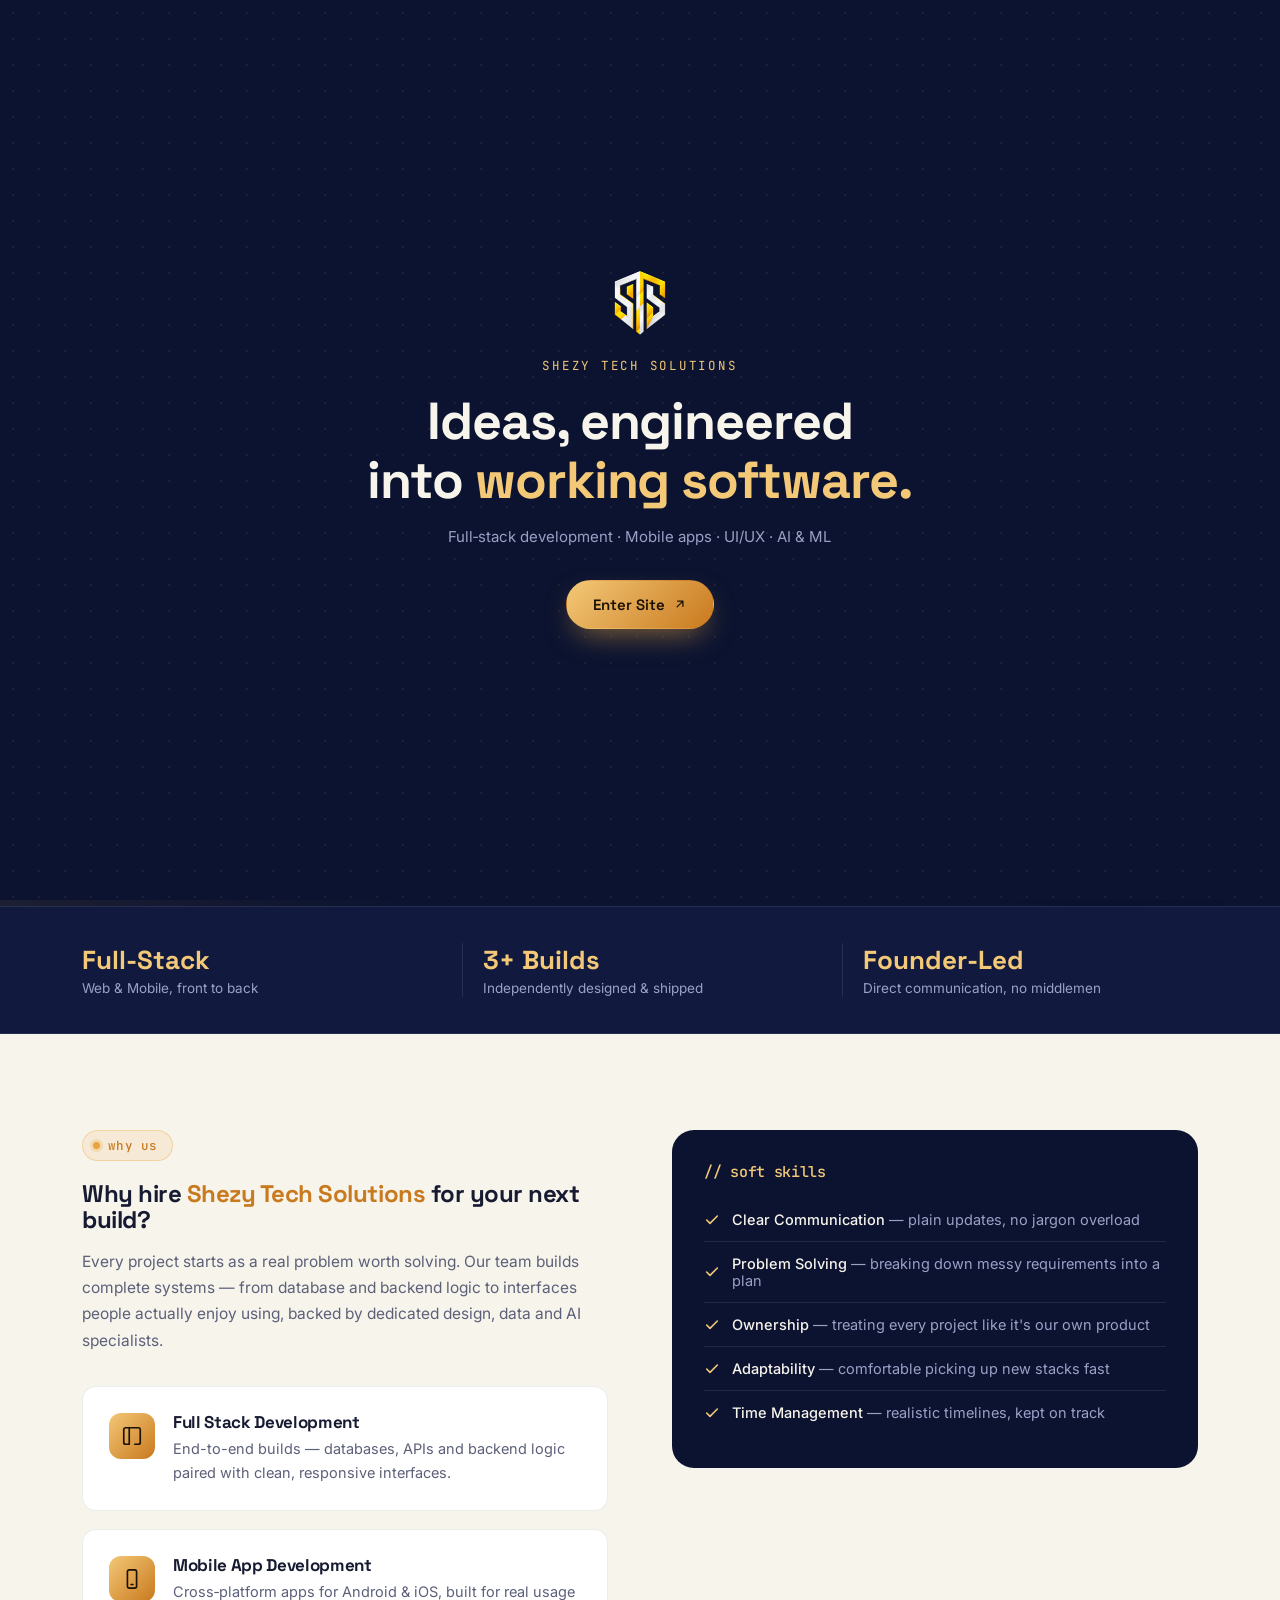
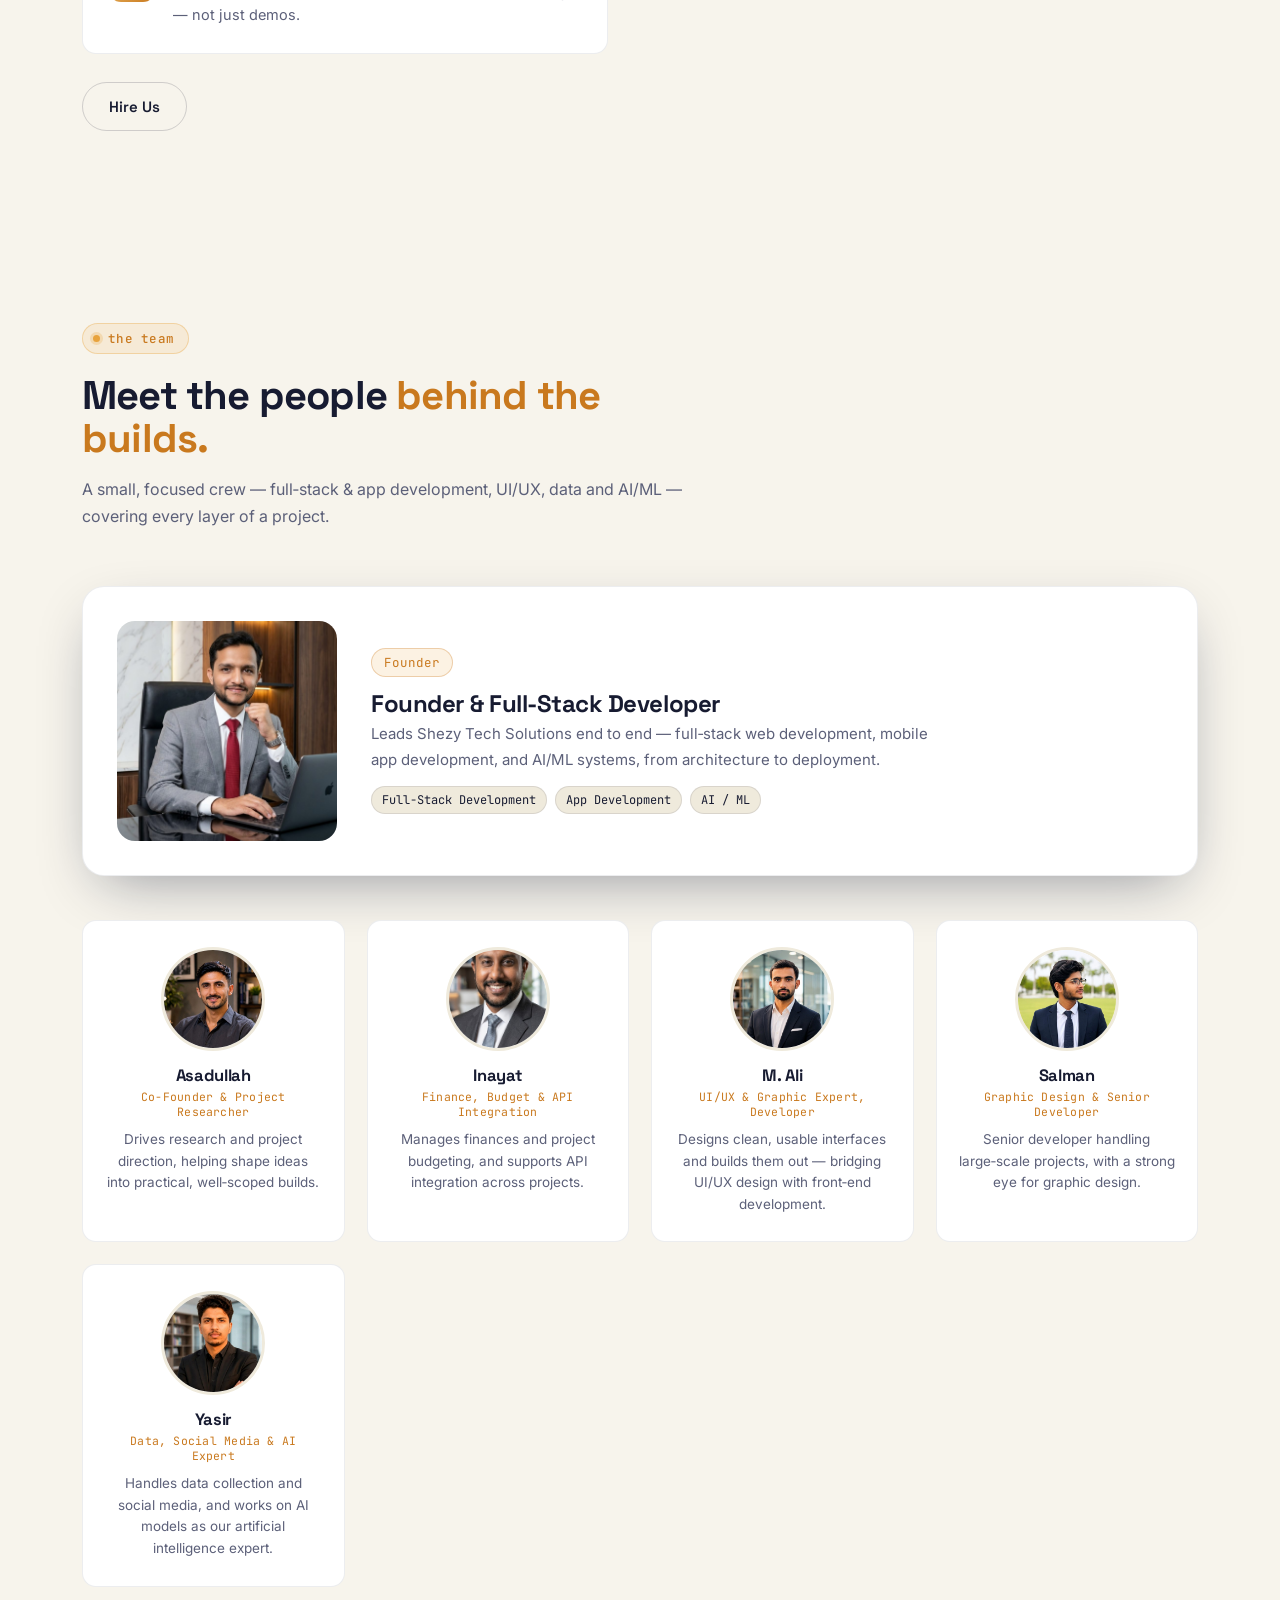
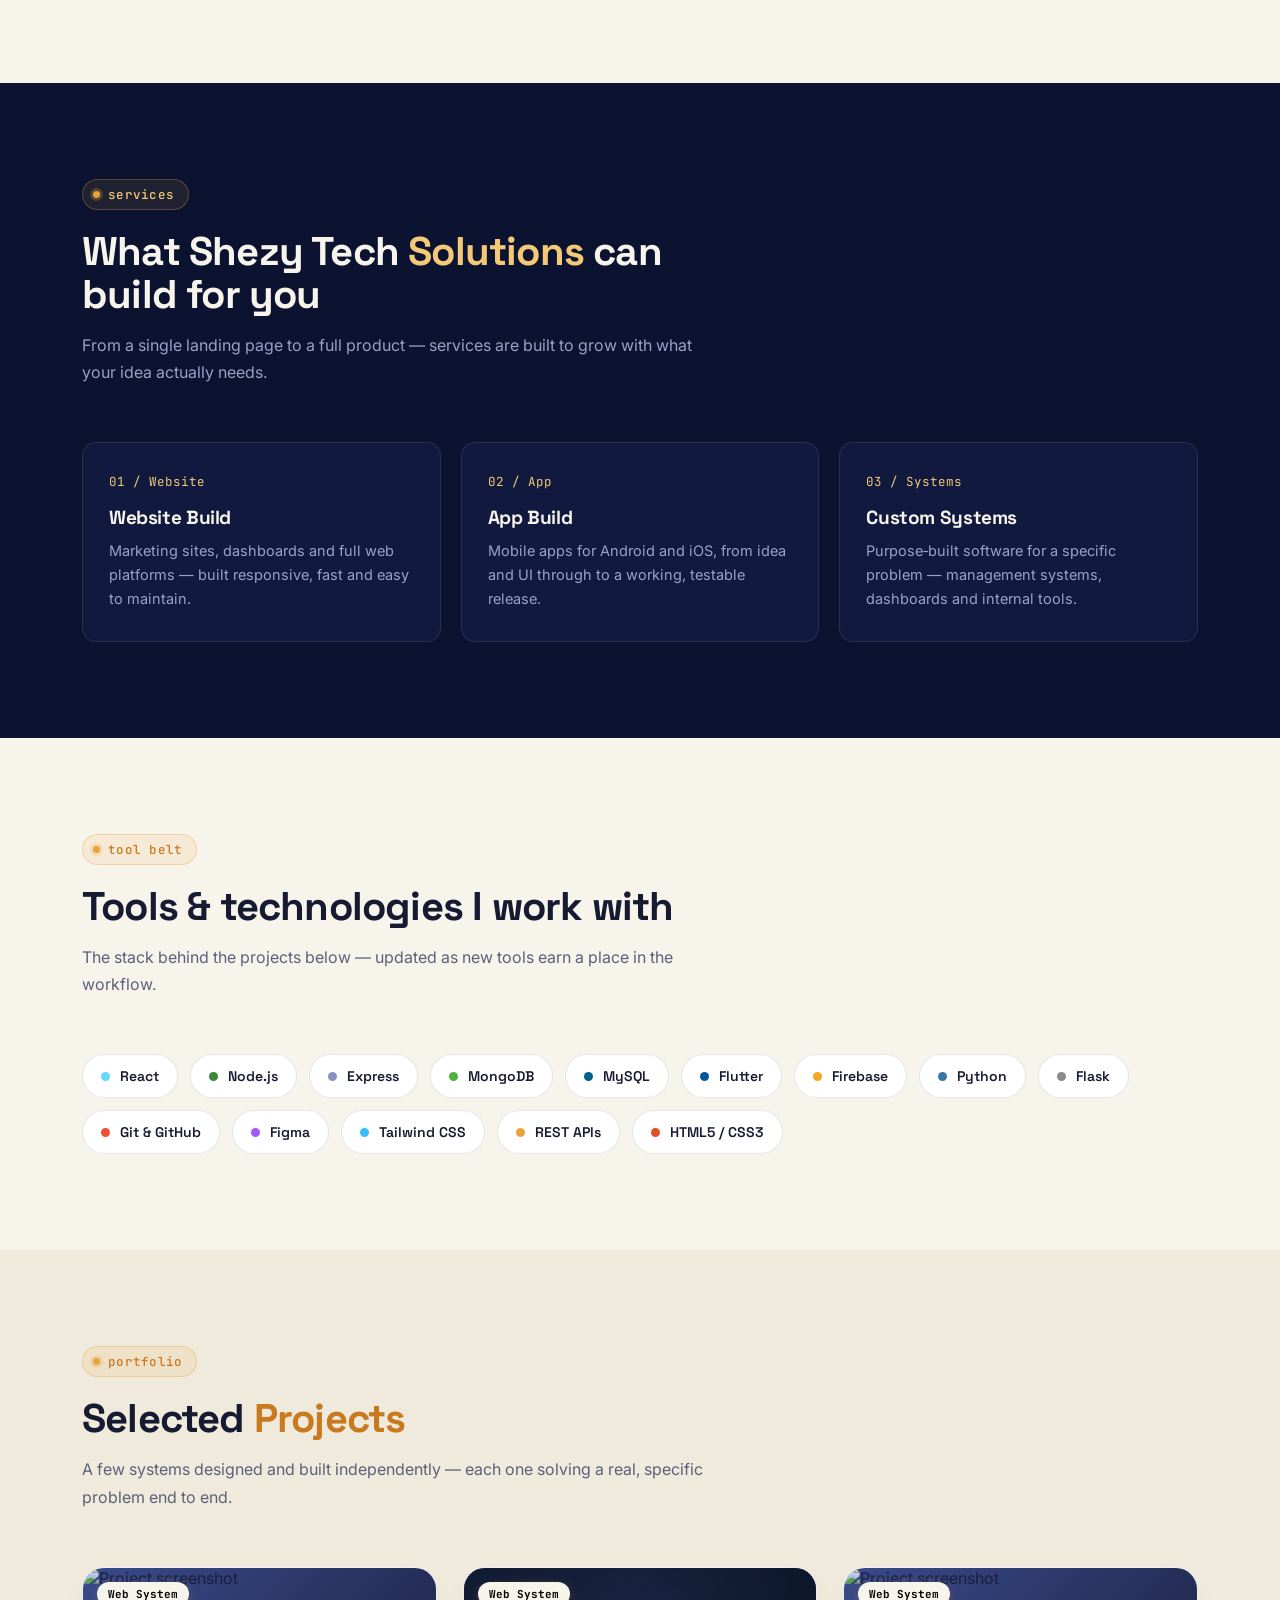
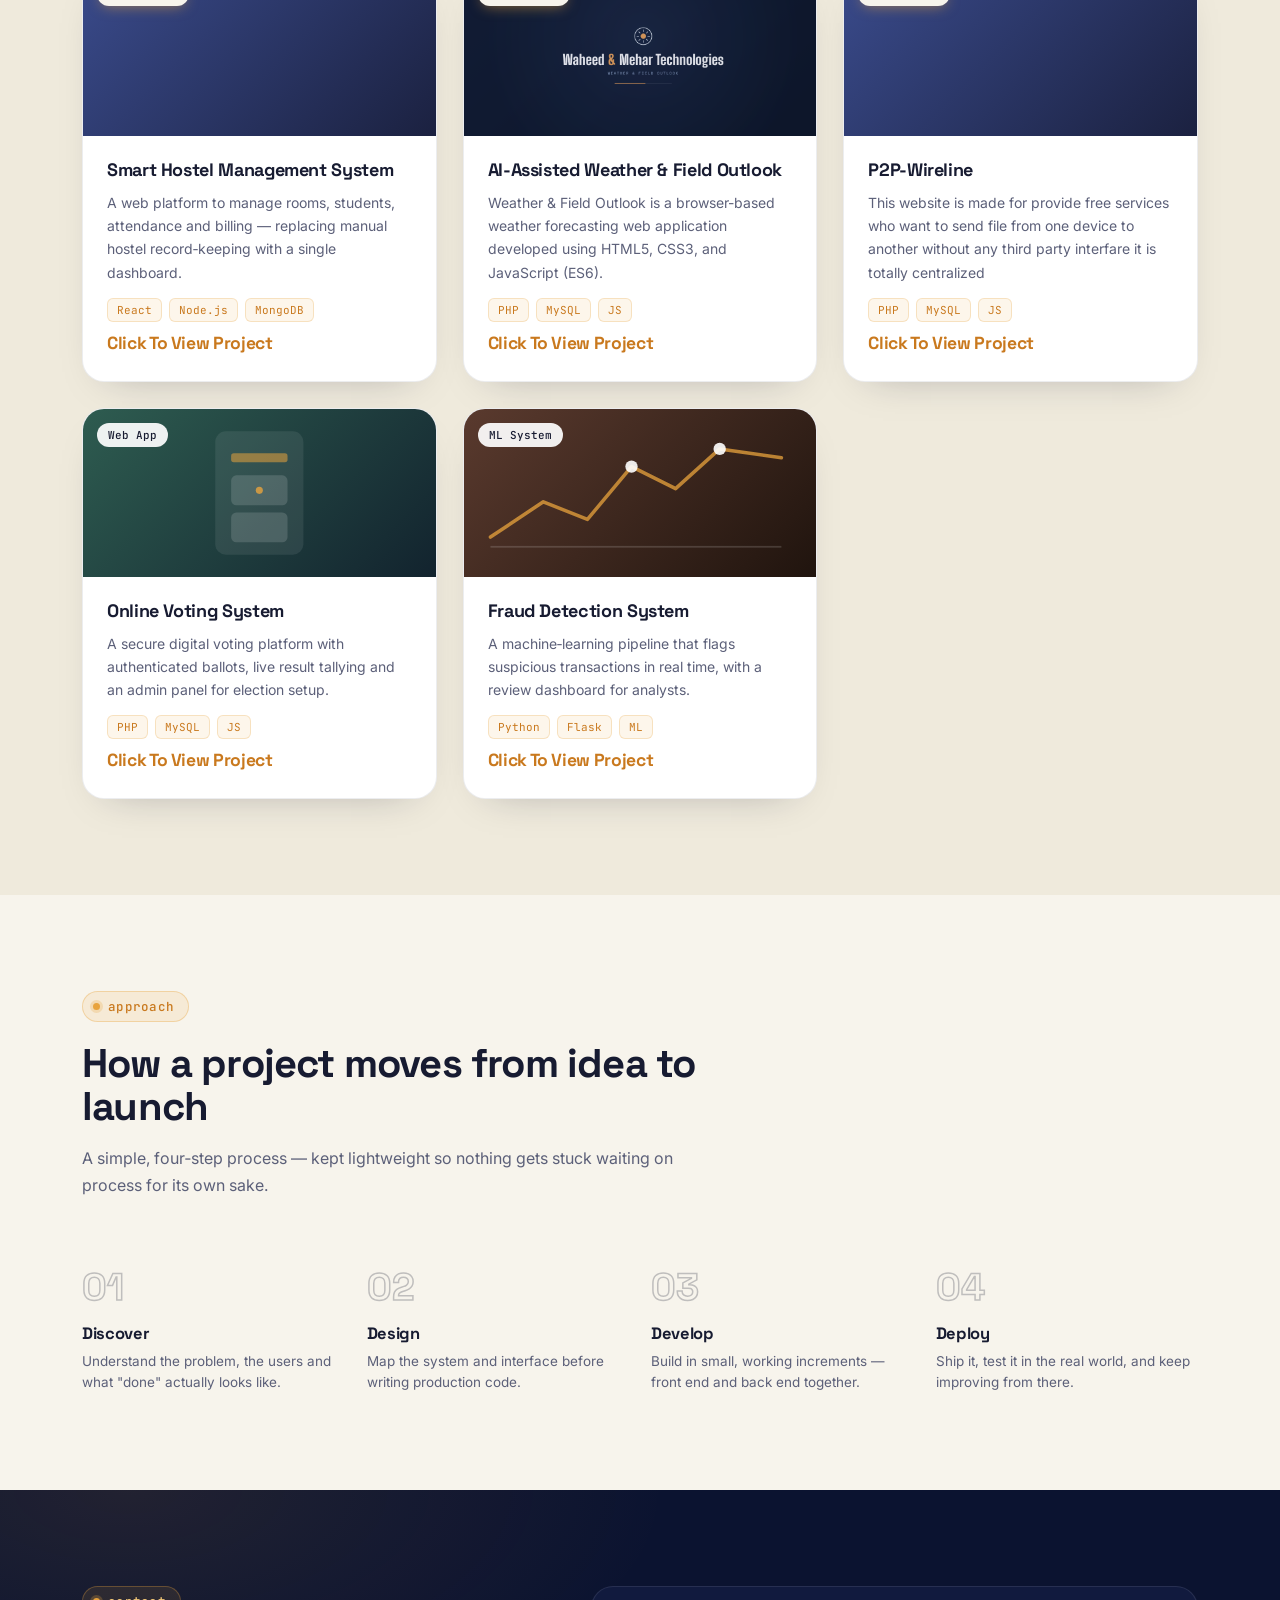
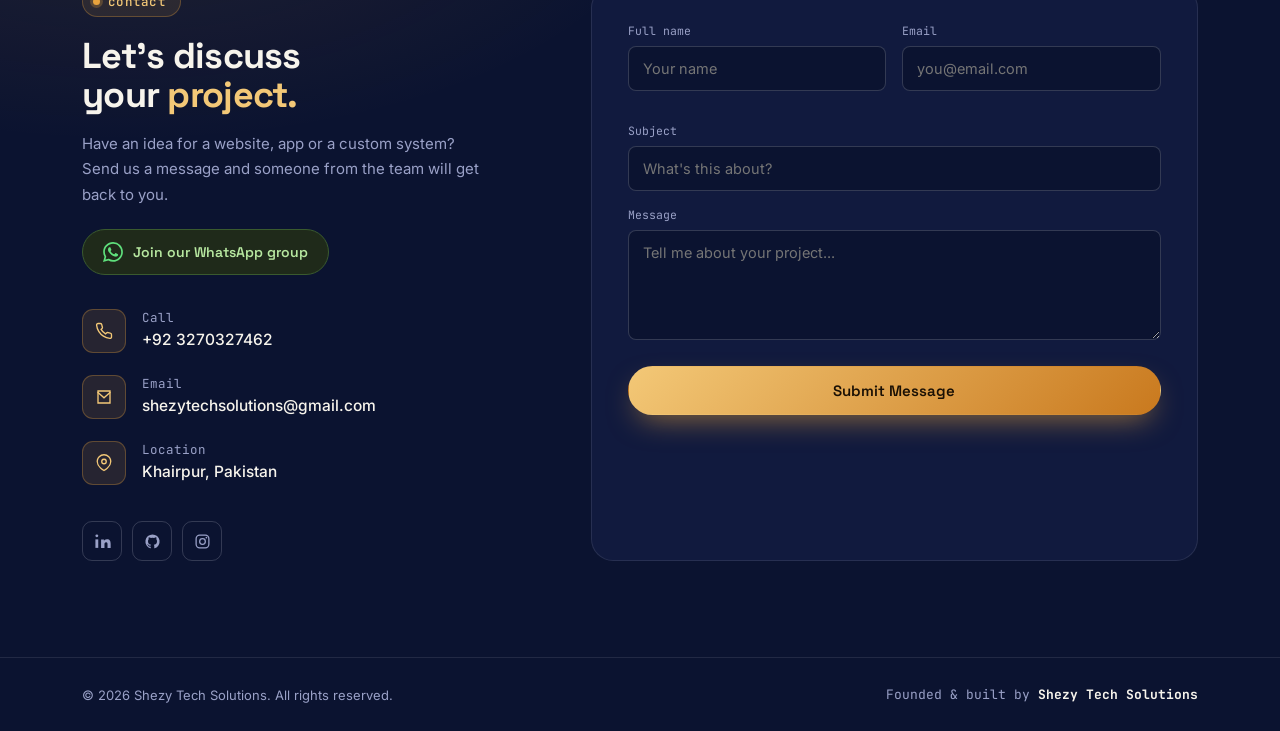
==== commit ae82c452: "Update index.html" ====
--- a/index.html
+++ b/index.html
@@ -883,7 +883,7 @@
       <div class="proj-card reveal">
         <div class="proj-visual" style="background:linear-gradient(135deg,#3A4B8C,#1B2140);">
           <span class="proj-tagbadge is-web-system">Web System</span>
-          <img  src="weather/Picture1.png" alt="Project screenshot" style="width:100%; height:100%; object-fit:cover; opacity:0.85;"/>
+          <img  src="Screenshot 2026-08-10 221241.png" alt="Project screenshot" style="width:100%; height:100%; object-fit:cover; opacity:0.85;"/>
         </div>
         <div class="proj-body">
           <h4> AI-Assisted Weather & Field Outlook</h4>
@@ -896,7 +896,7 @@
 <div class="proj-card reveal">
         <div class="proj-visual" style="background:linear-gradient(135deg,#3A4B8C,#1B2140);">
           <span class="proj-tagbadge is-web-system">Web System</span>
-          <img  src="p2p/p2p.png" alt="Project screenshot" style="width:100%; height:100%; object-fit:cover; opacity:0.85;"/>
+          <img  src="" alt="Project screenshot" style="width:100%; height:100%; object-fit:cover; opacity:0.85;"/>
         </div>
         <div class="proj-body">
           <h4> P2P-Wireline </h4>
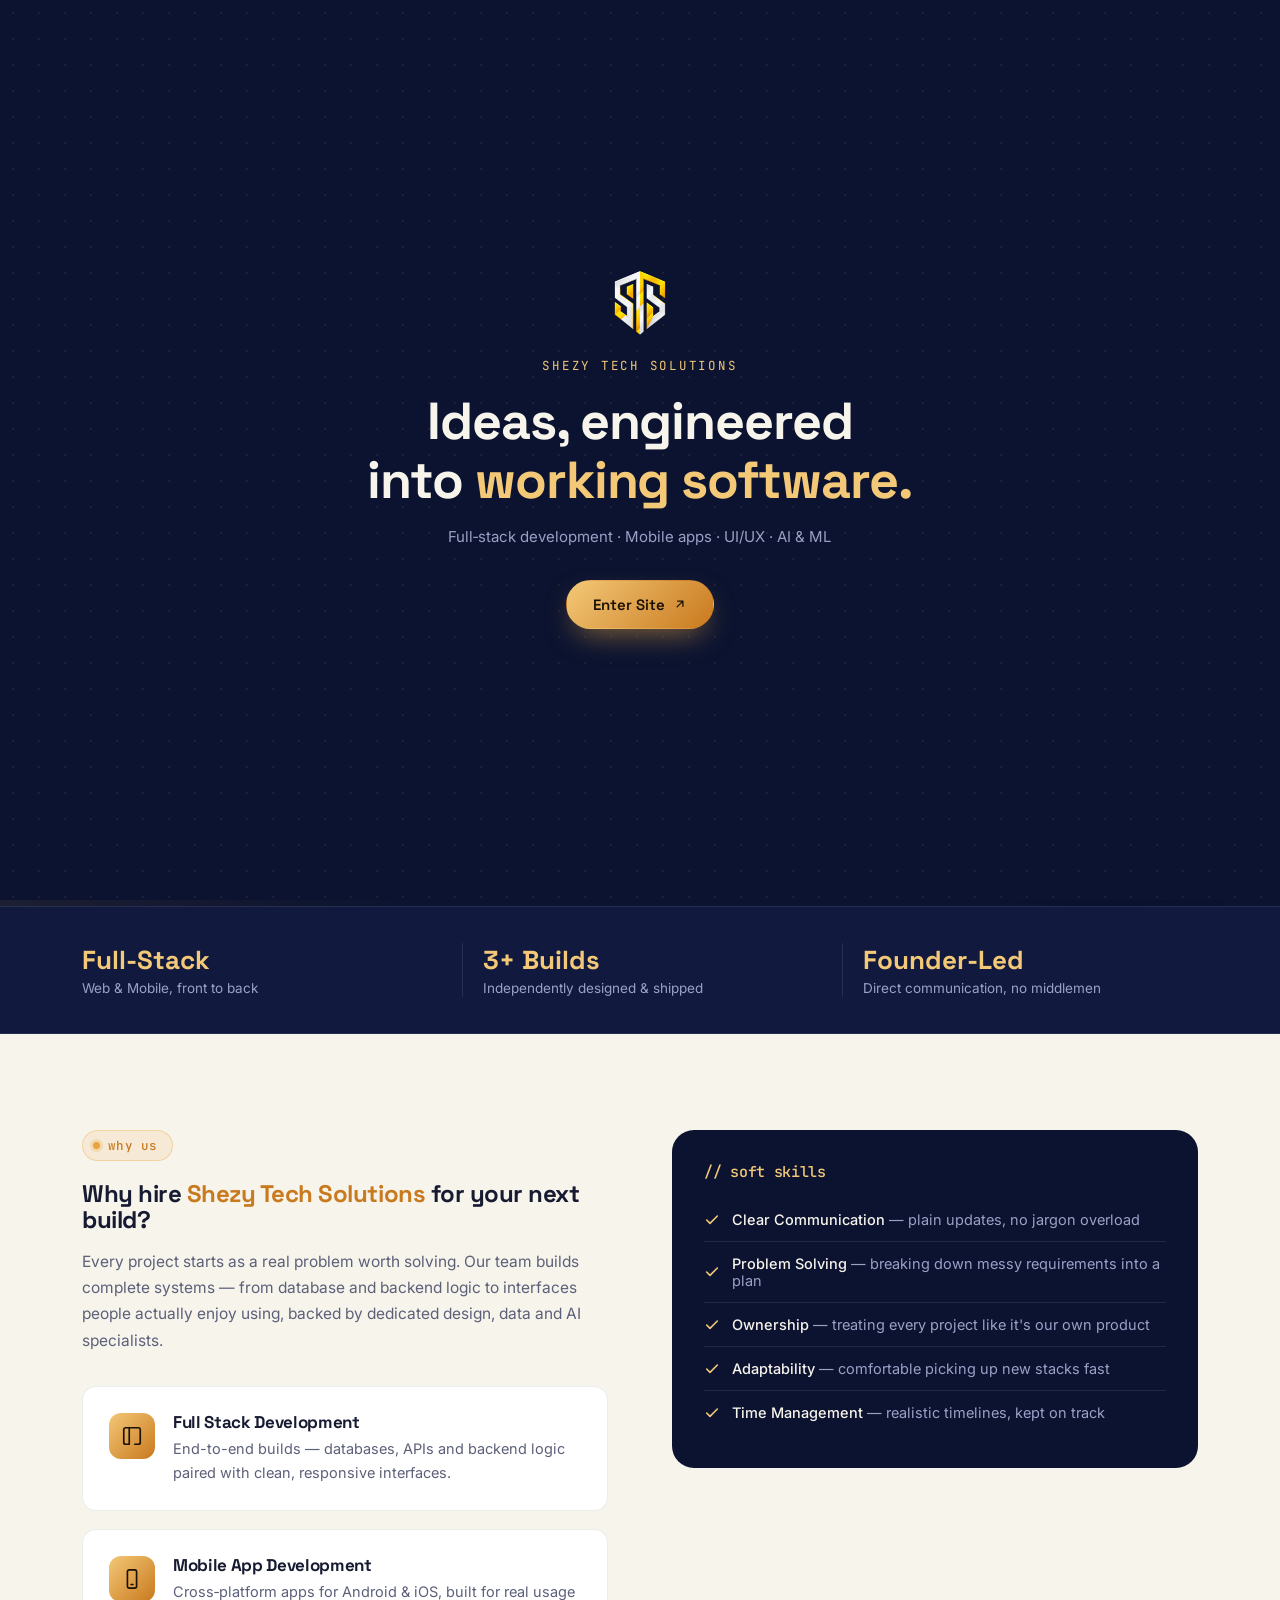
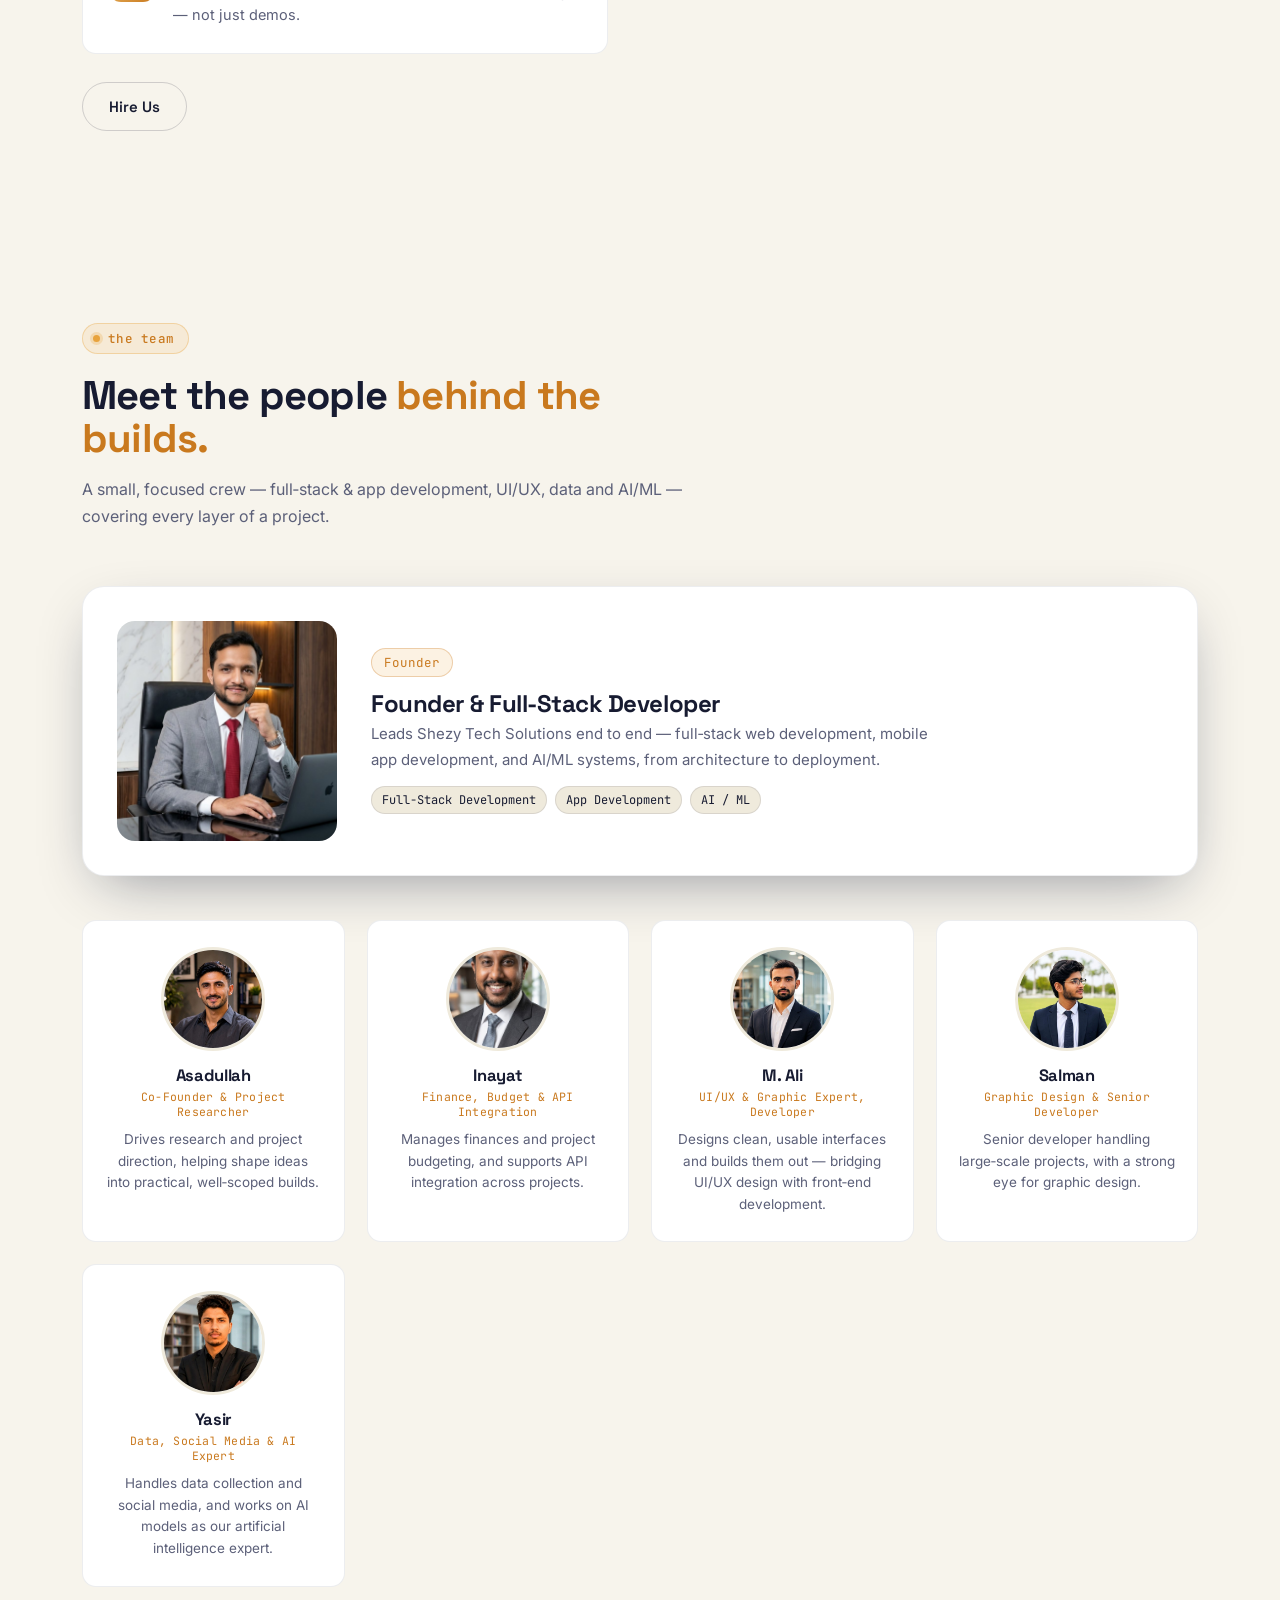
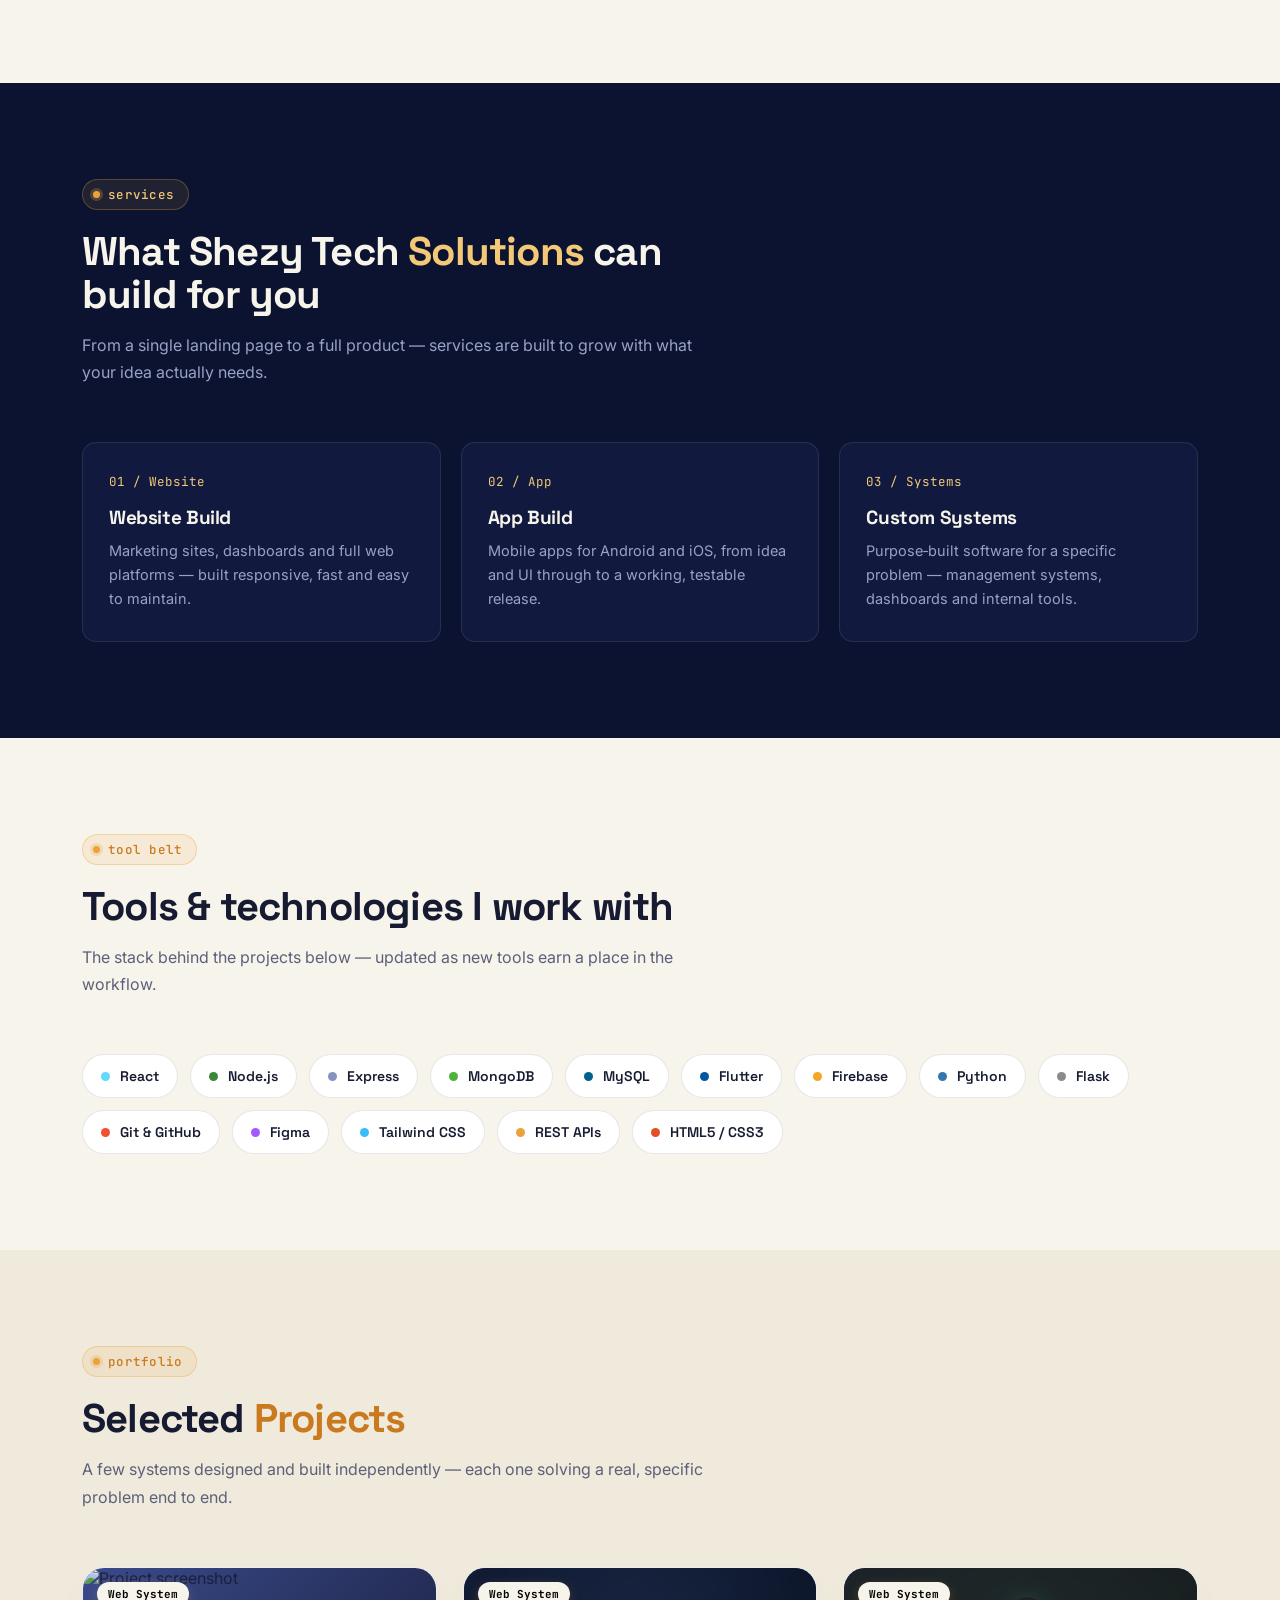
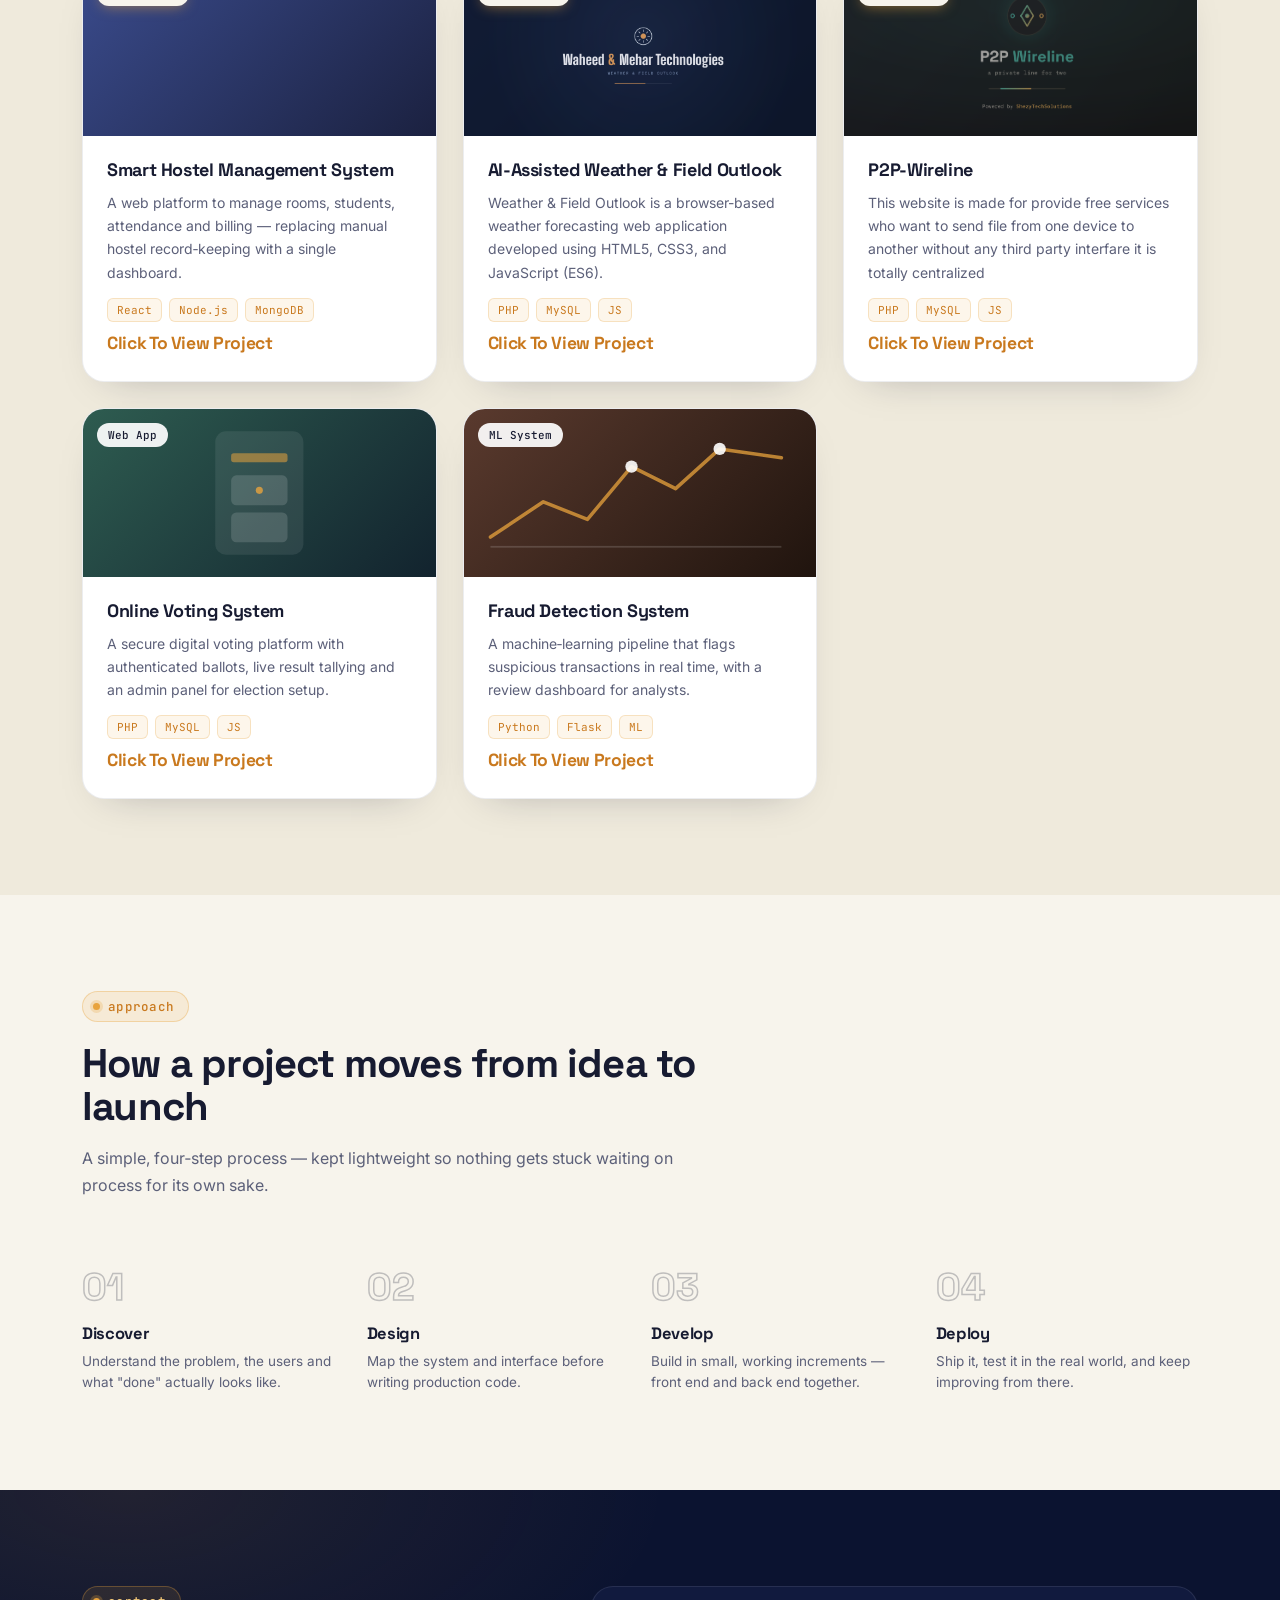
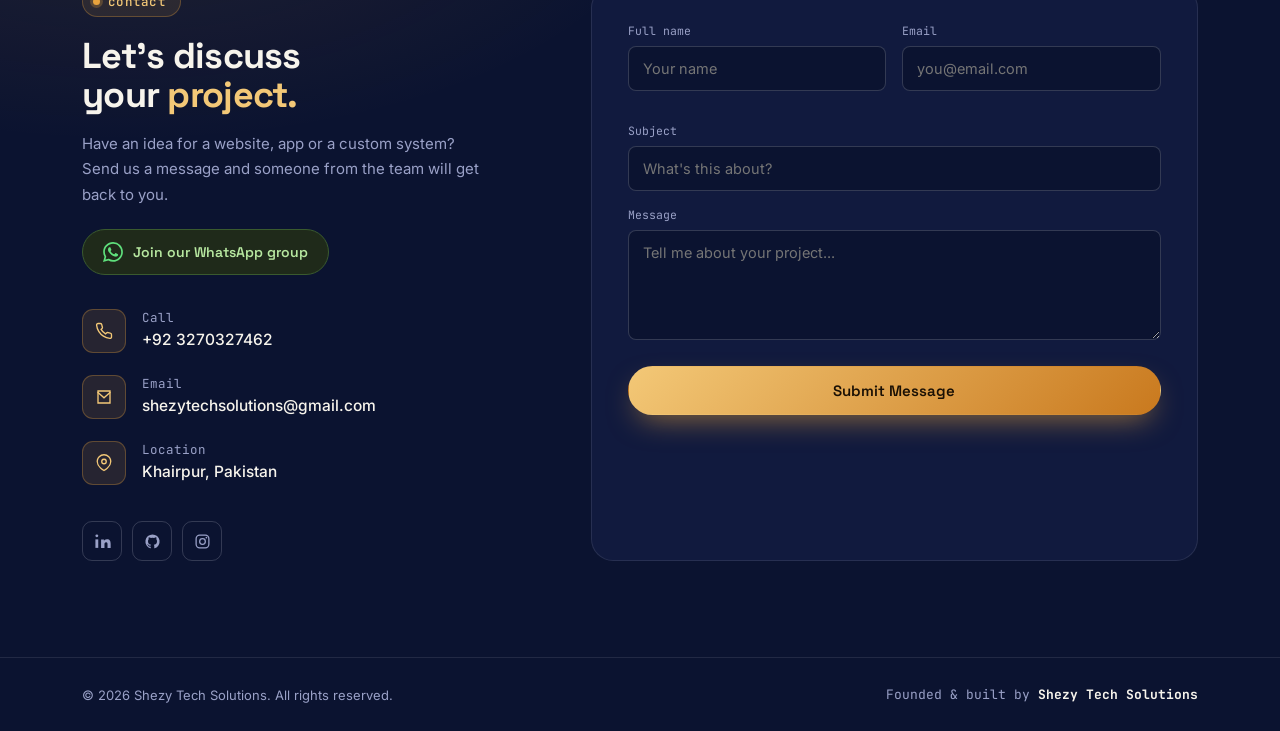
==== commit 52ffc77f: "Update index.html" ====
--- a/index.html
+++ b/index.html
@@ -896,7 +896,7 @@
 <div class="proj-card reveal">
         <div class="proj-visual" style="background:linear-gradient(135deg,#3A4B8C,#1B2140);">
           <span class="proj-tagbadge is-web-system">Web System</span>
-          <img  src="" alt="Project screenshot" style="width:100%; height:100%; object-fit:cover; opacity:0.85;"/>
+          <img  src="Screenshot 2026-08-12 070131.png" alt="Project screenshot" style="width:100%; height:100%; object-fit:cover; opacity:0.85;"/>
         </div>
         <div class="proj-body">
           <h4> P2P-Wireline </h4>
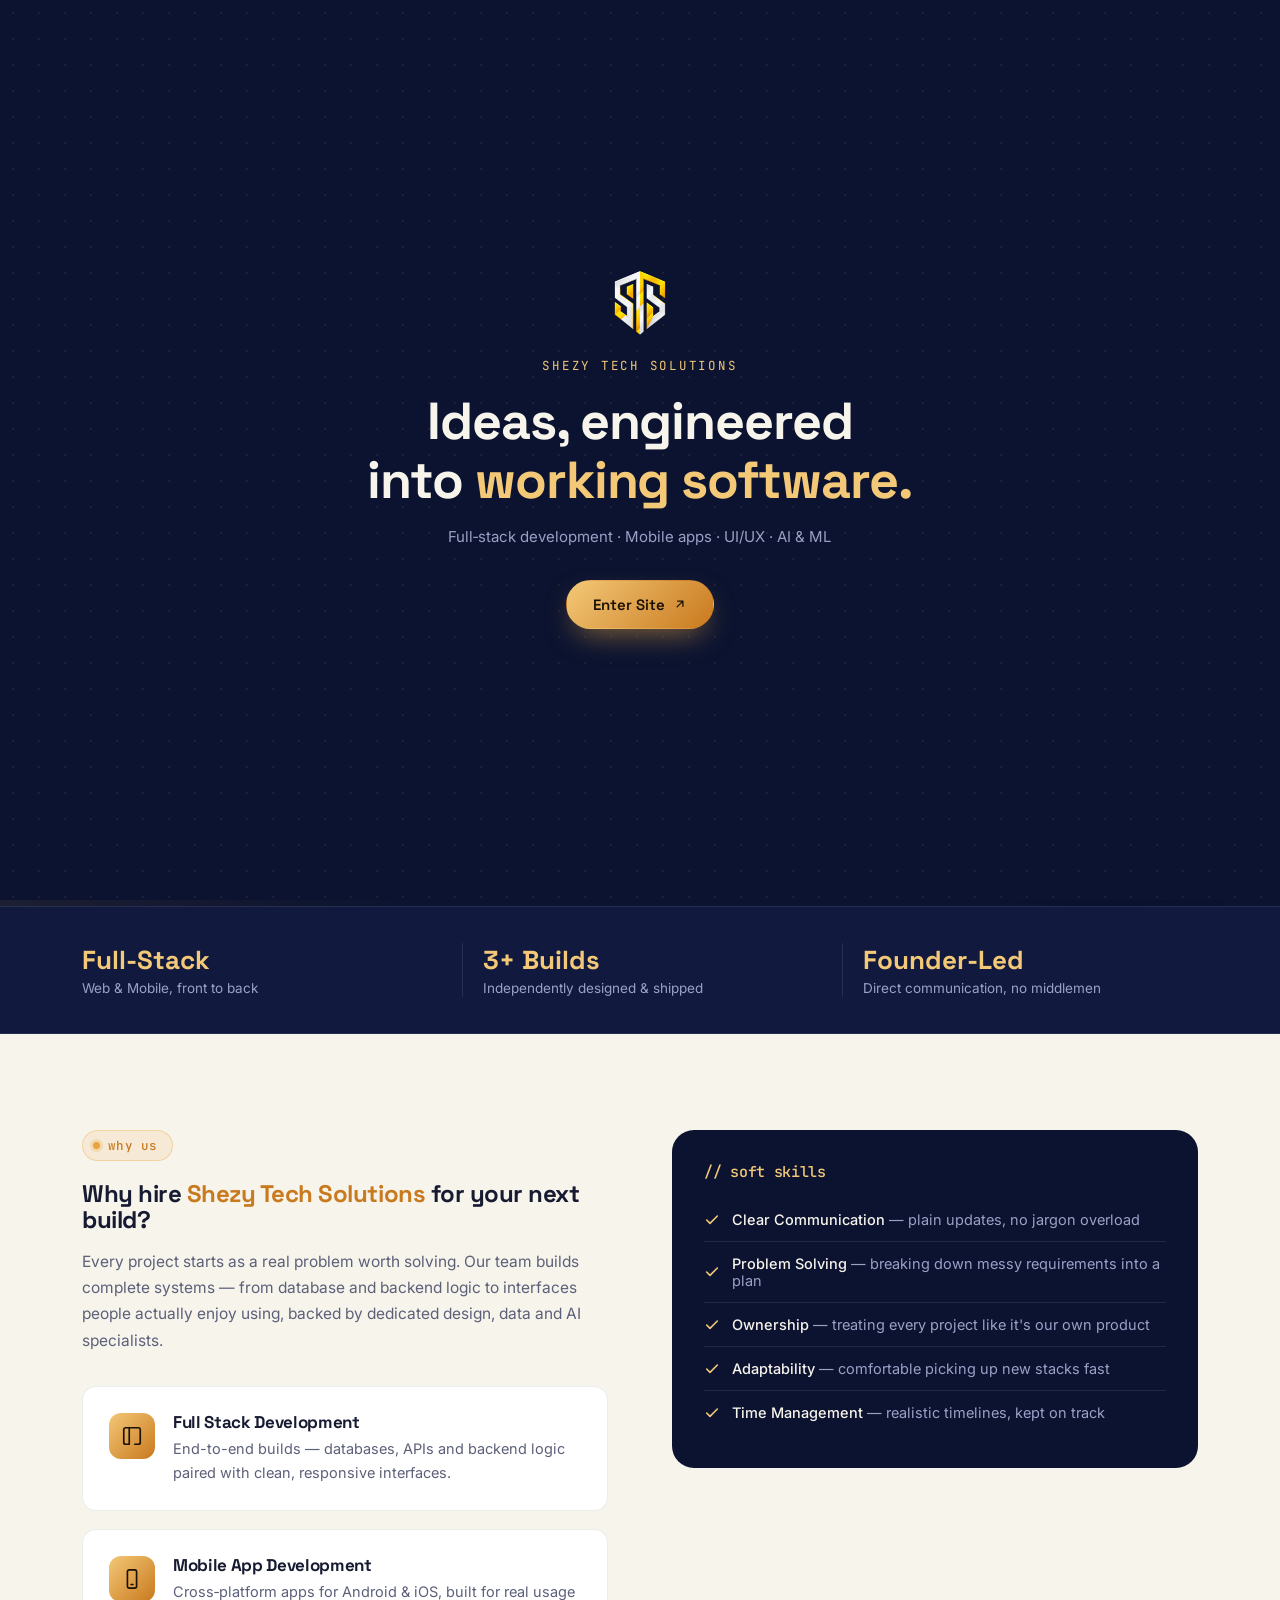
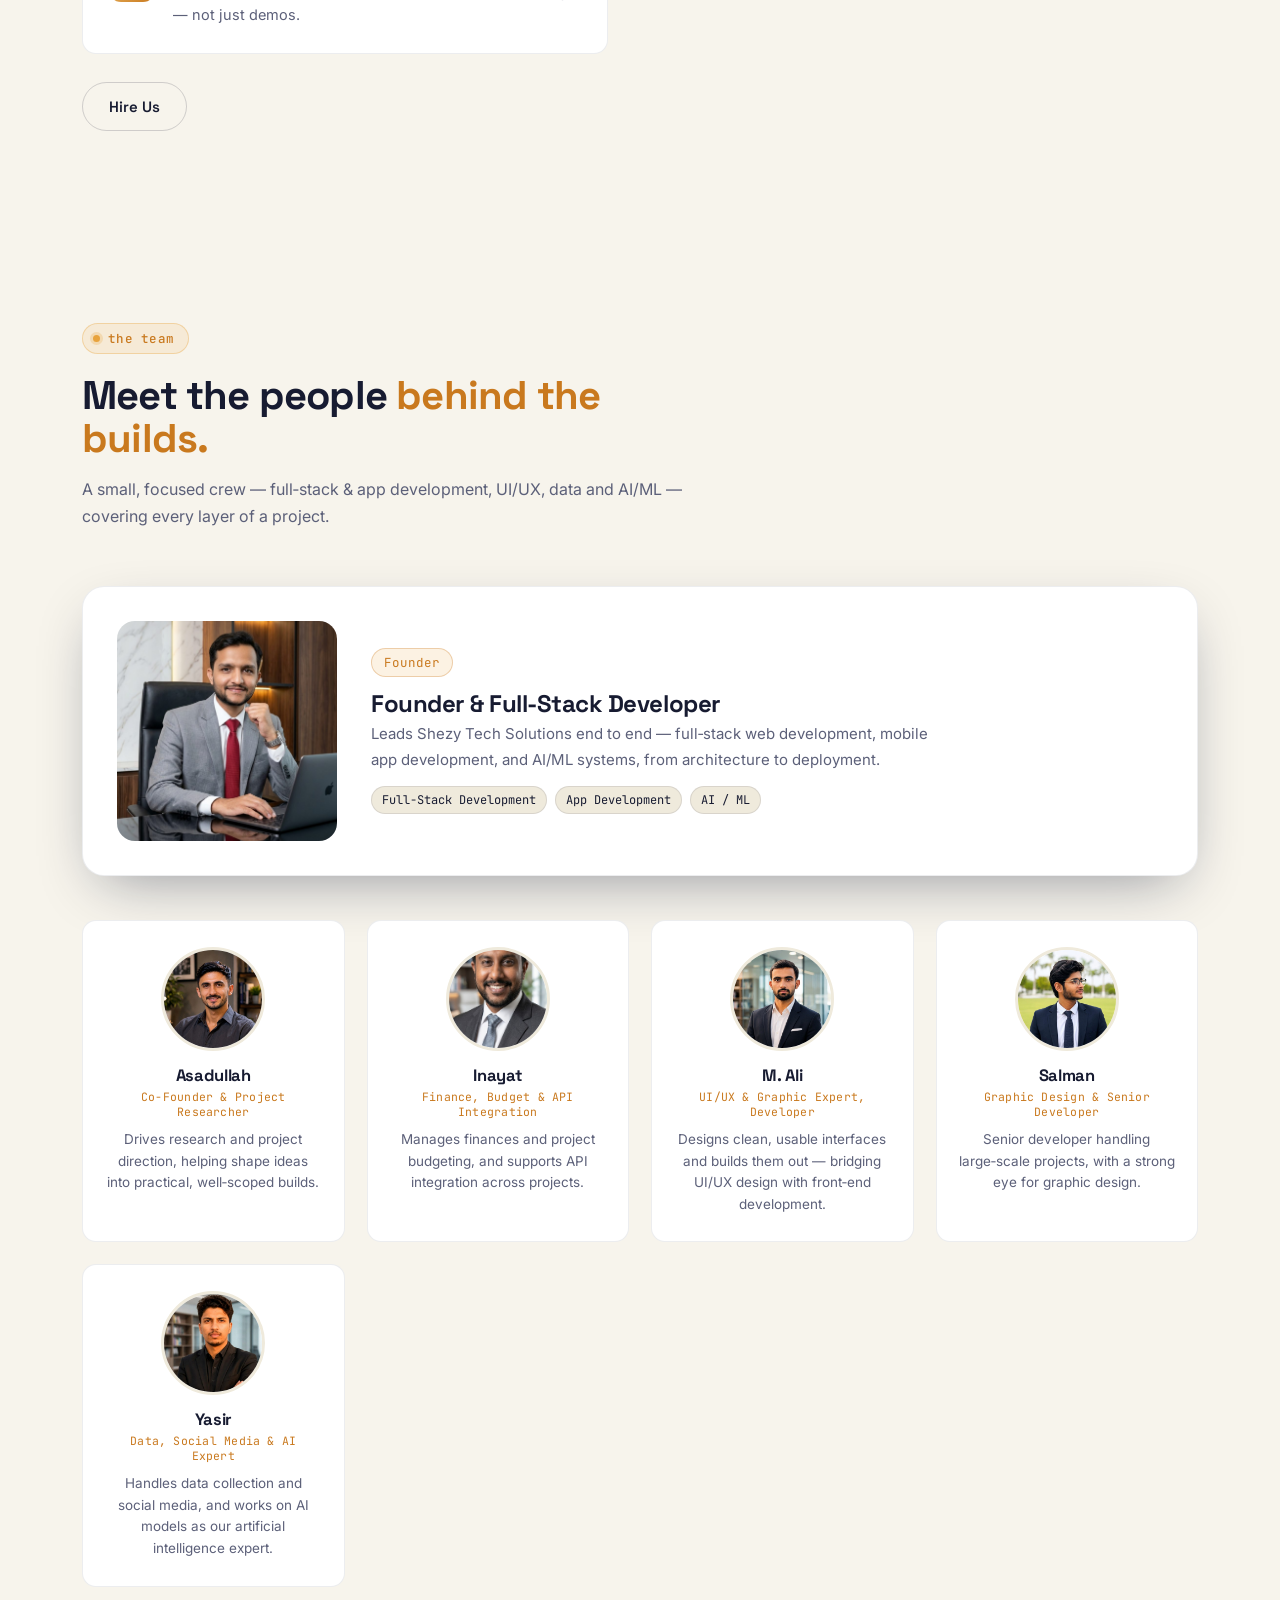
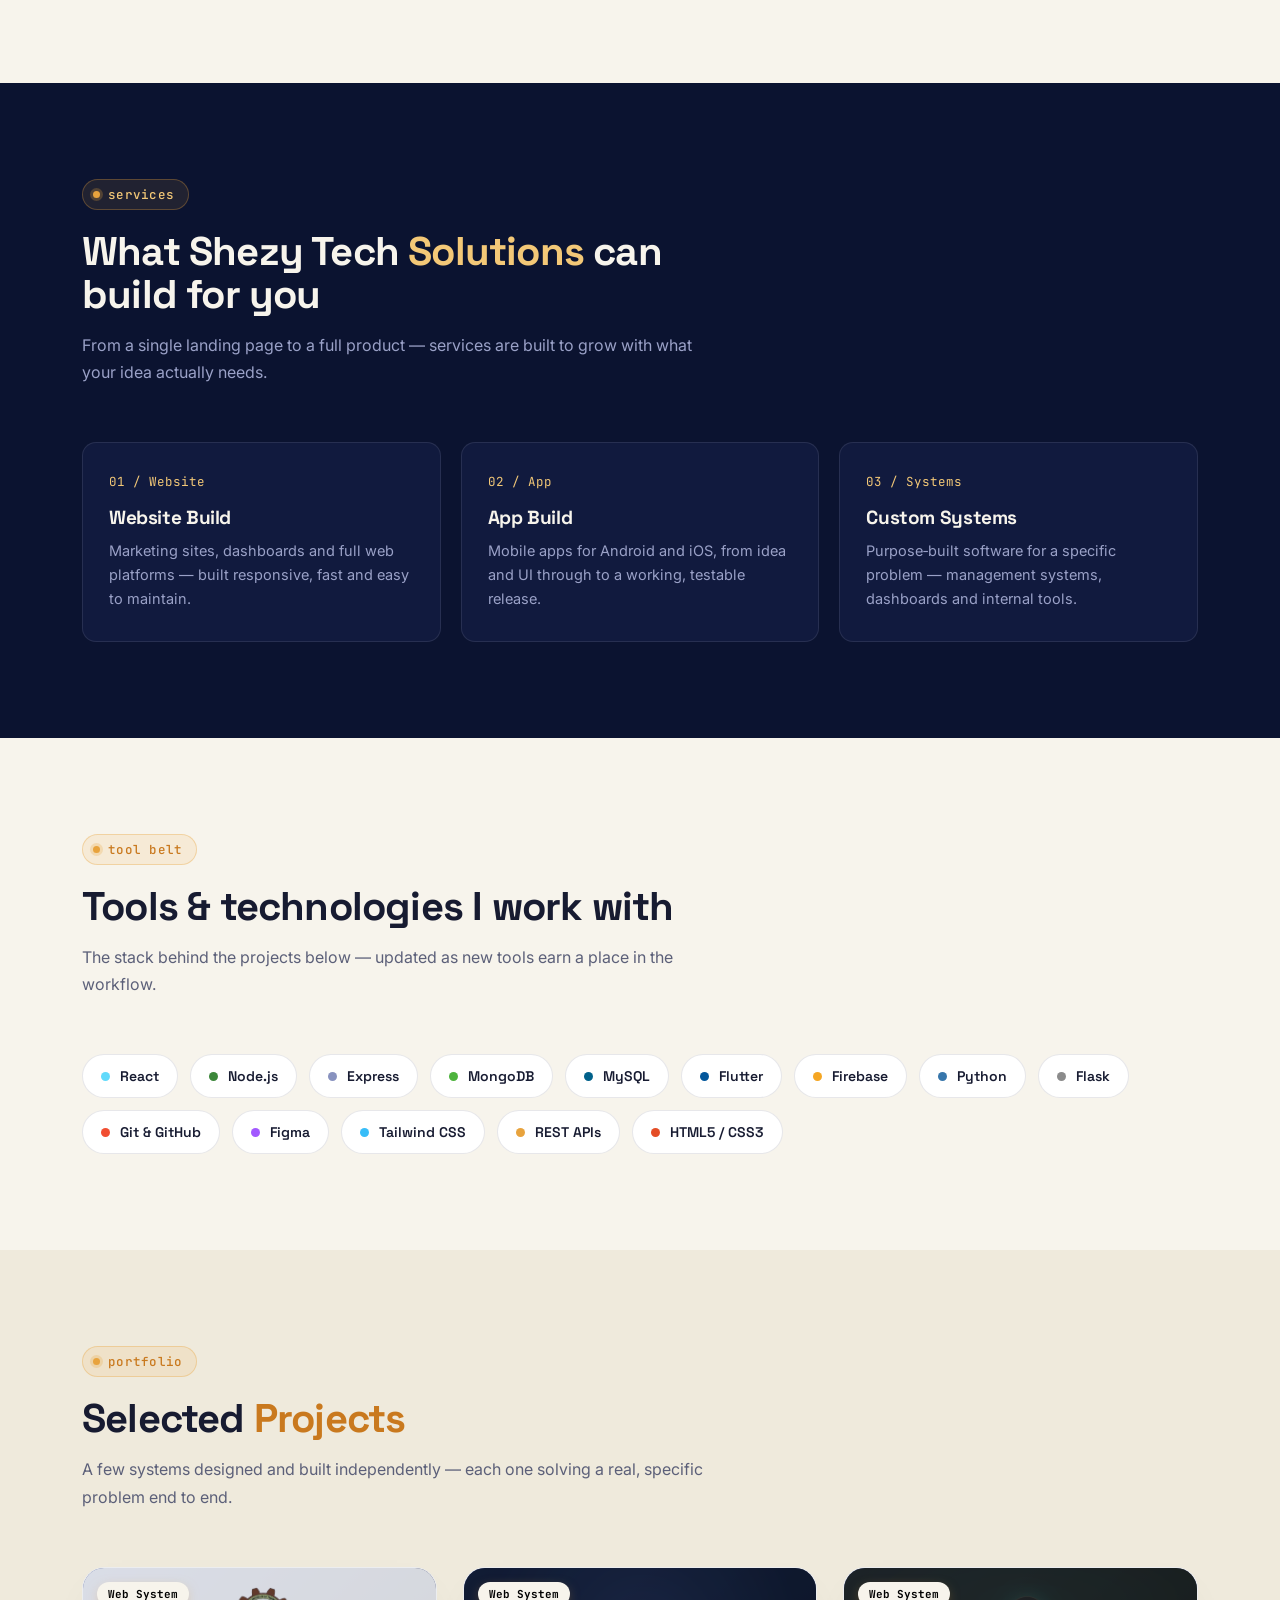
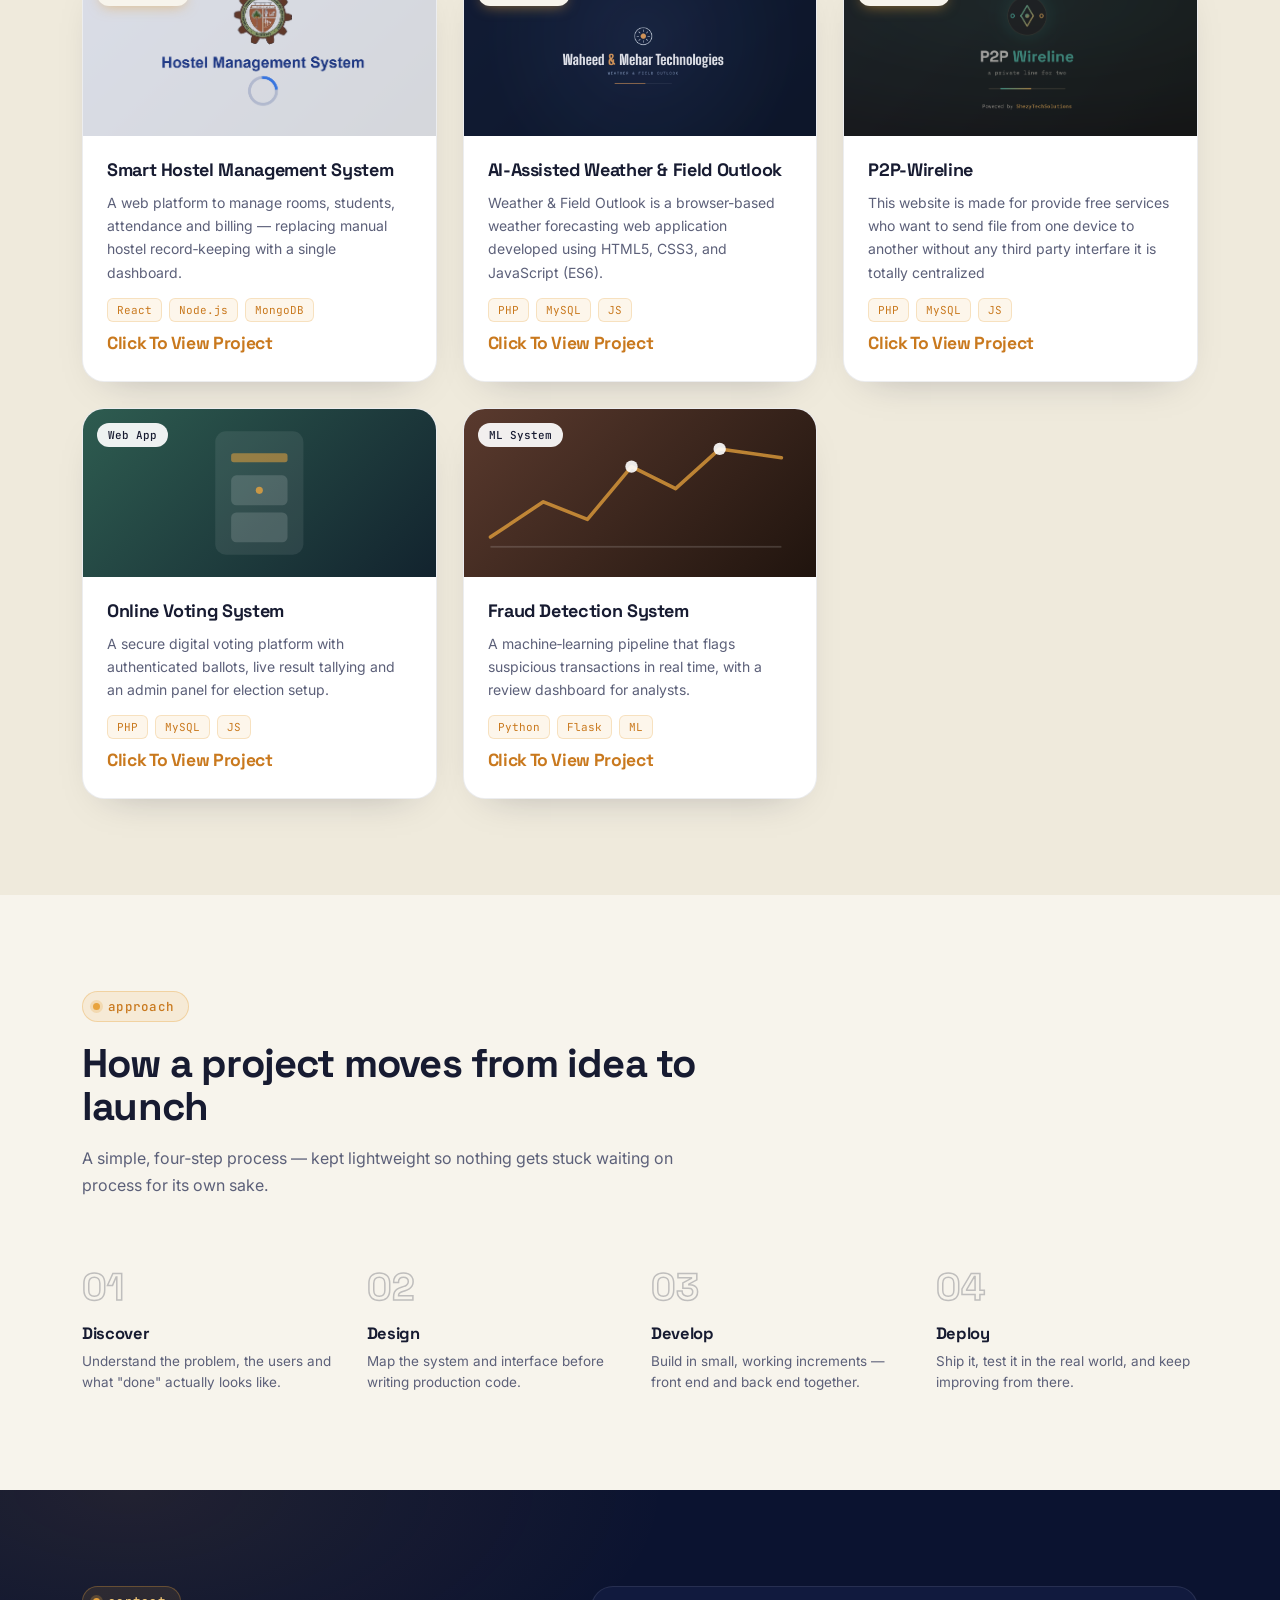
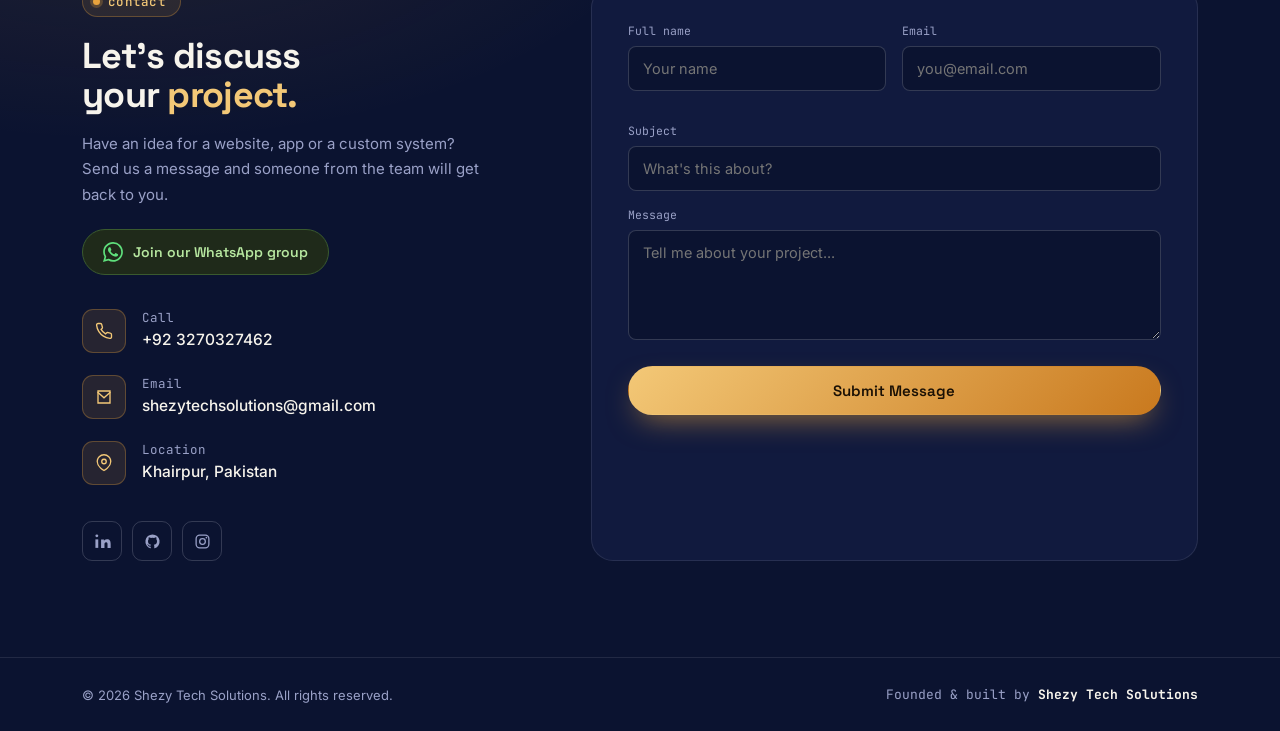
==== commit 7b0dcbb7: "Update index.html" ====
--- a/index.html
+++ b/index.html
@@ -870,7 +870,7 @@
       <div class="proj-card reveal">
         <div class="proj-visual" style="background:linear-gradient(135deg,#3A4B8C,#1B2140);">
           <span class="proj-tagbadge is-web-system">Web System</span>
-          <img  src="Hostel/static/img/uni_background.jpg" alt="Project screenshot" style="width:100%; height:100%; object-fit:cover; opacity:0.85;"/>
+          <img  src="Screenshot 2026-08-12 070159.png" alt="Project screenshot" style="width:100%; height:100%; object-fit:cover; opacity:0.85;"/>
         </div>
         <div class="proj-body">
           <h4>Smart Hostel Management System</h4>
